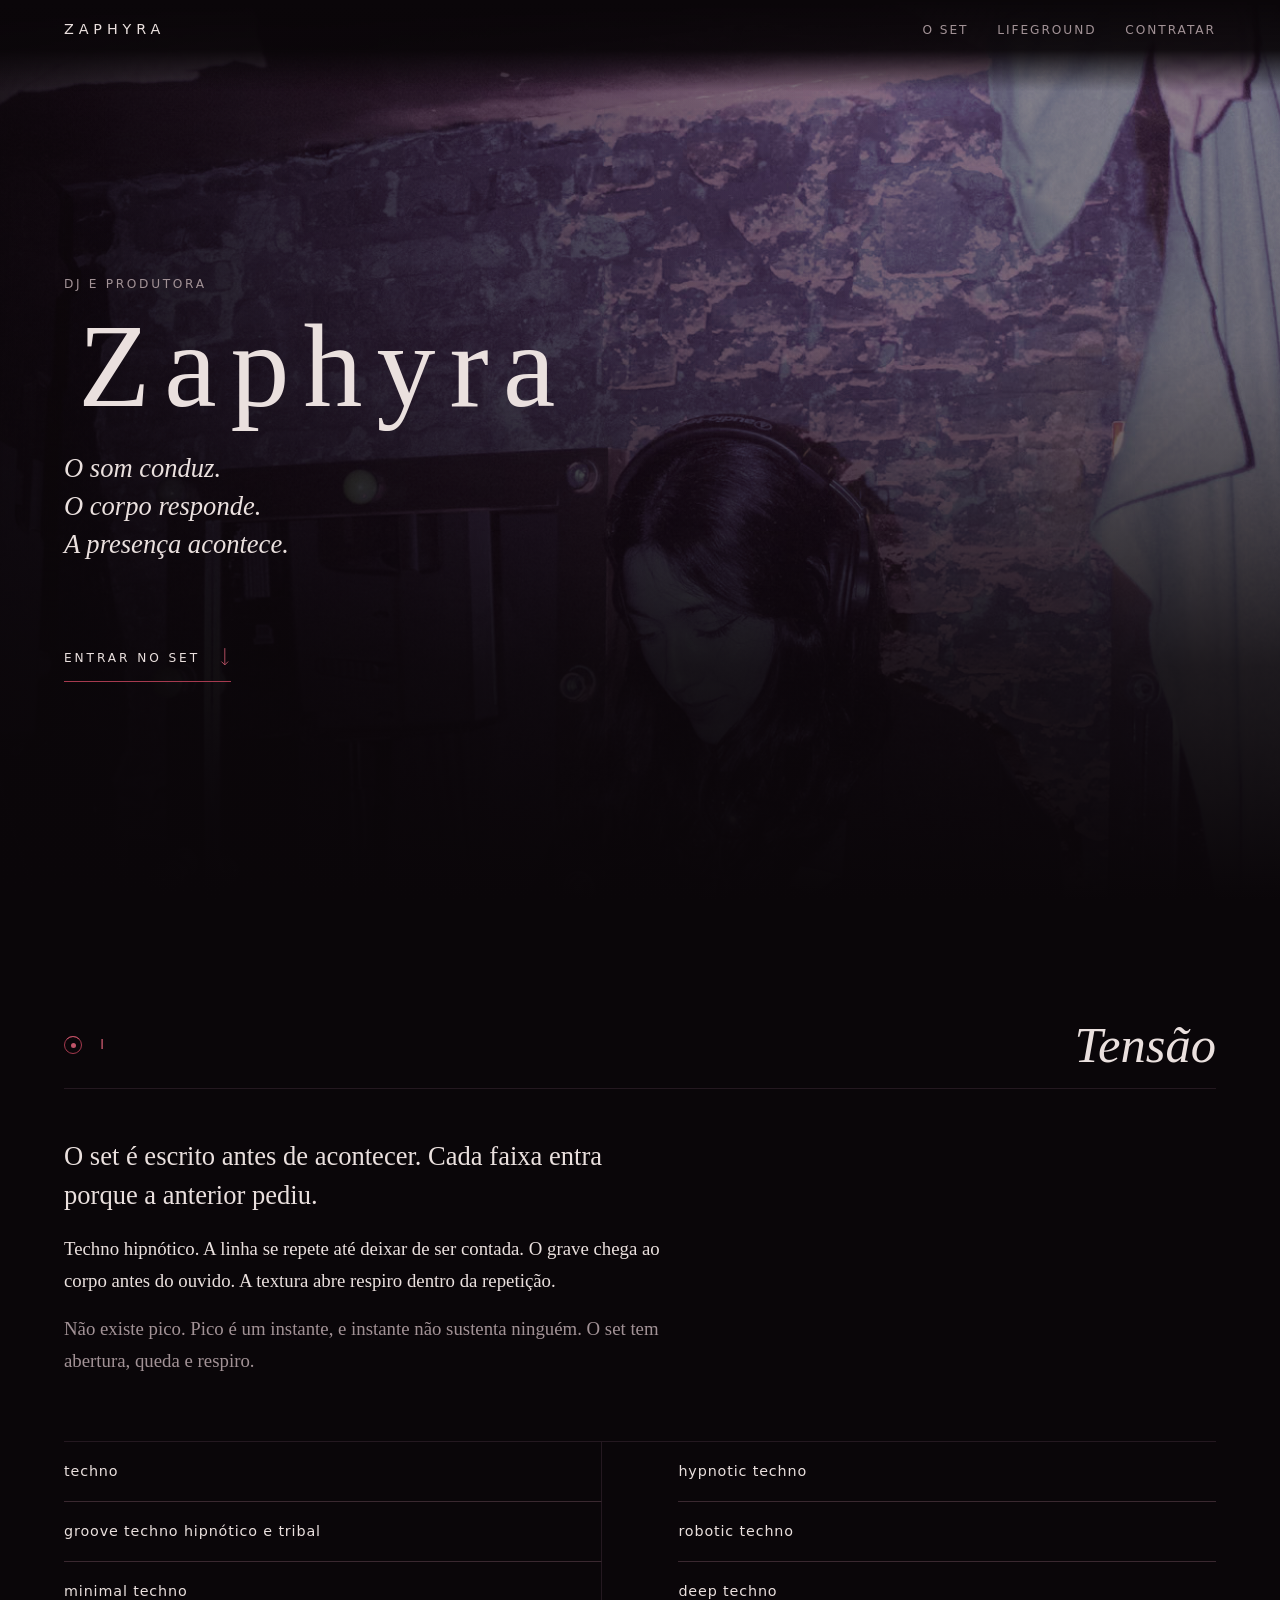
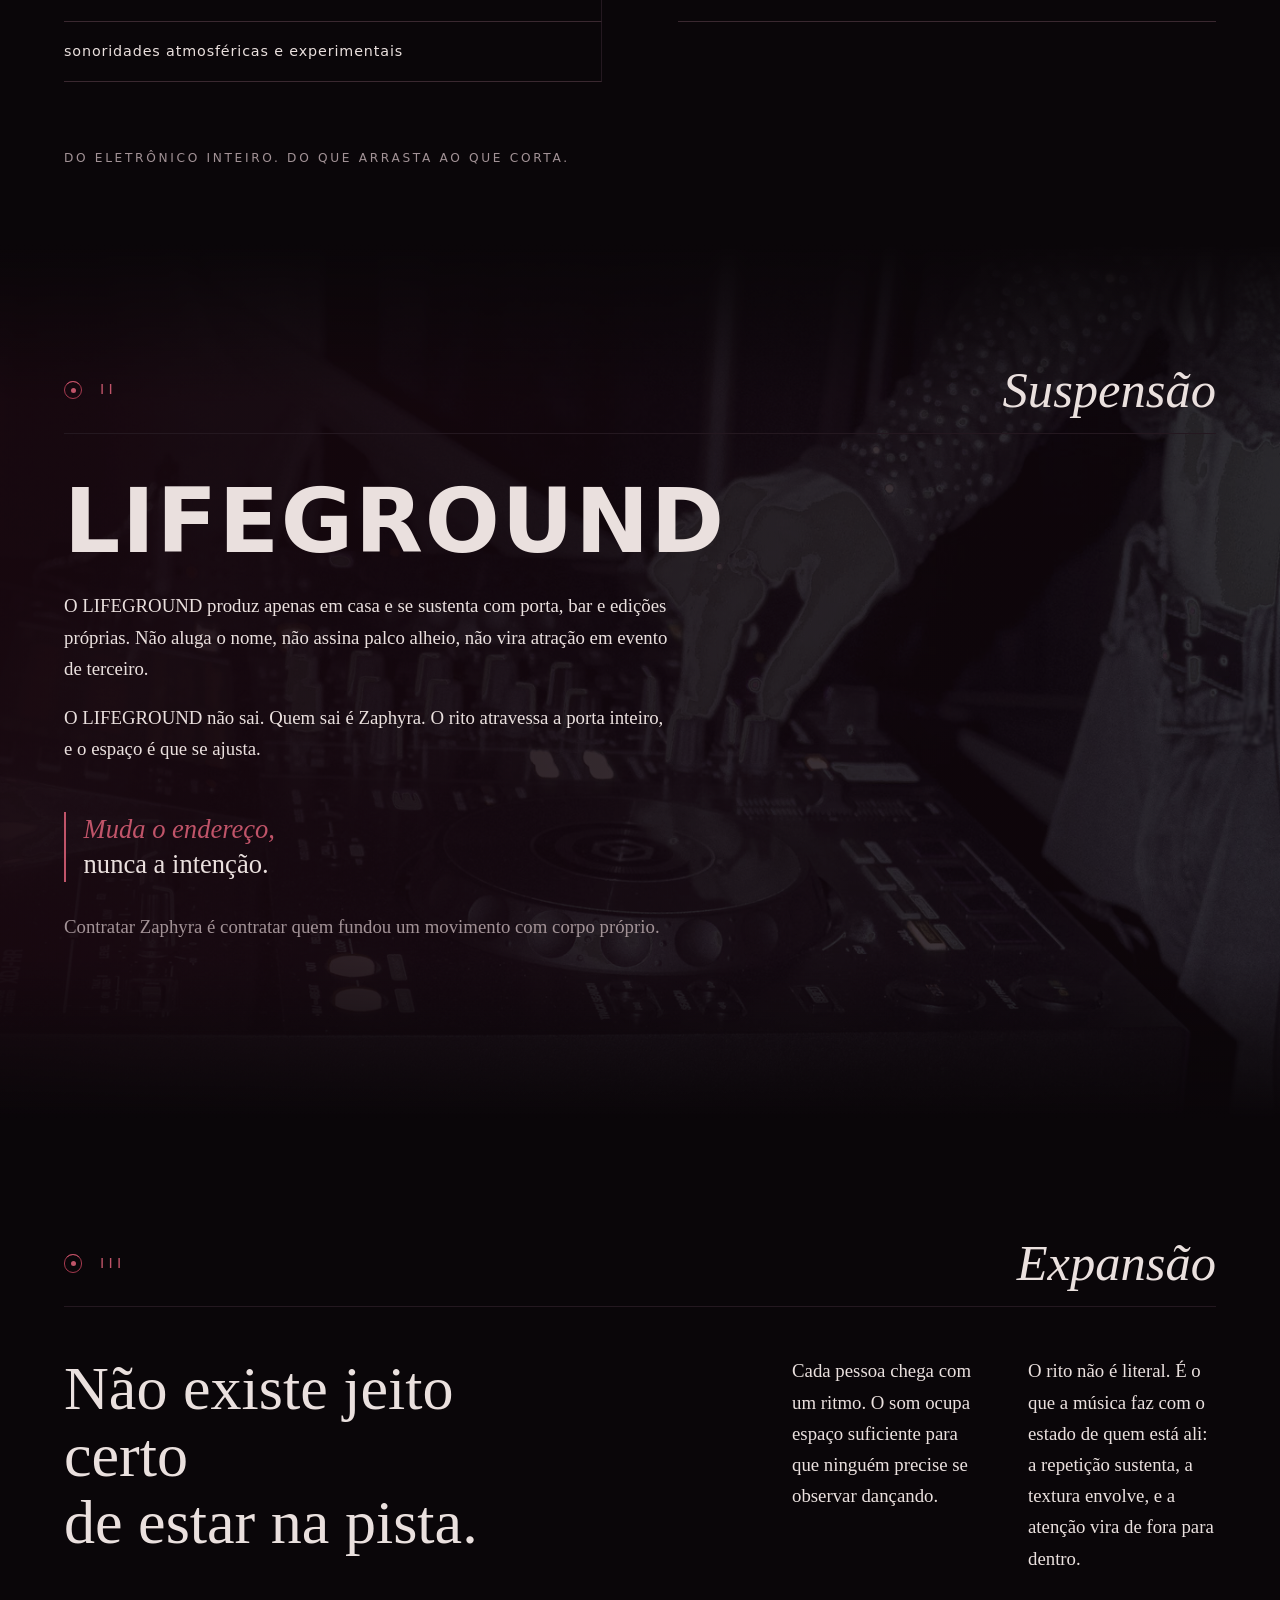
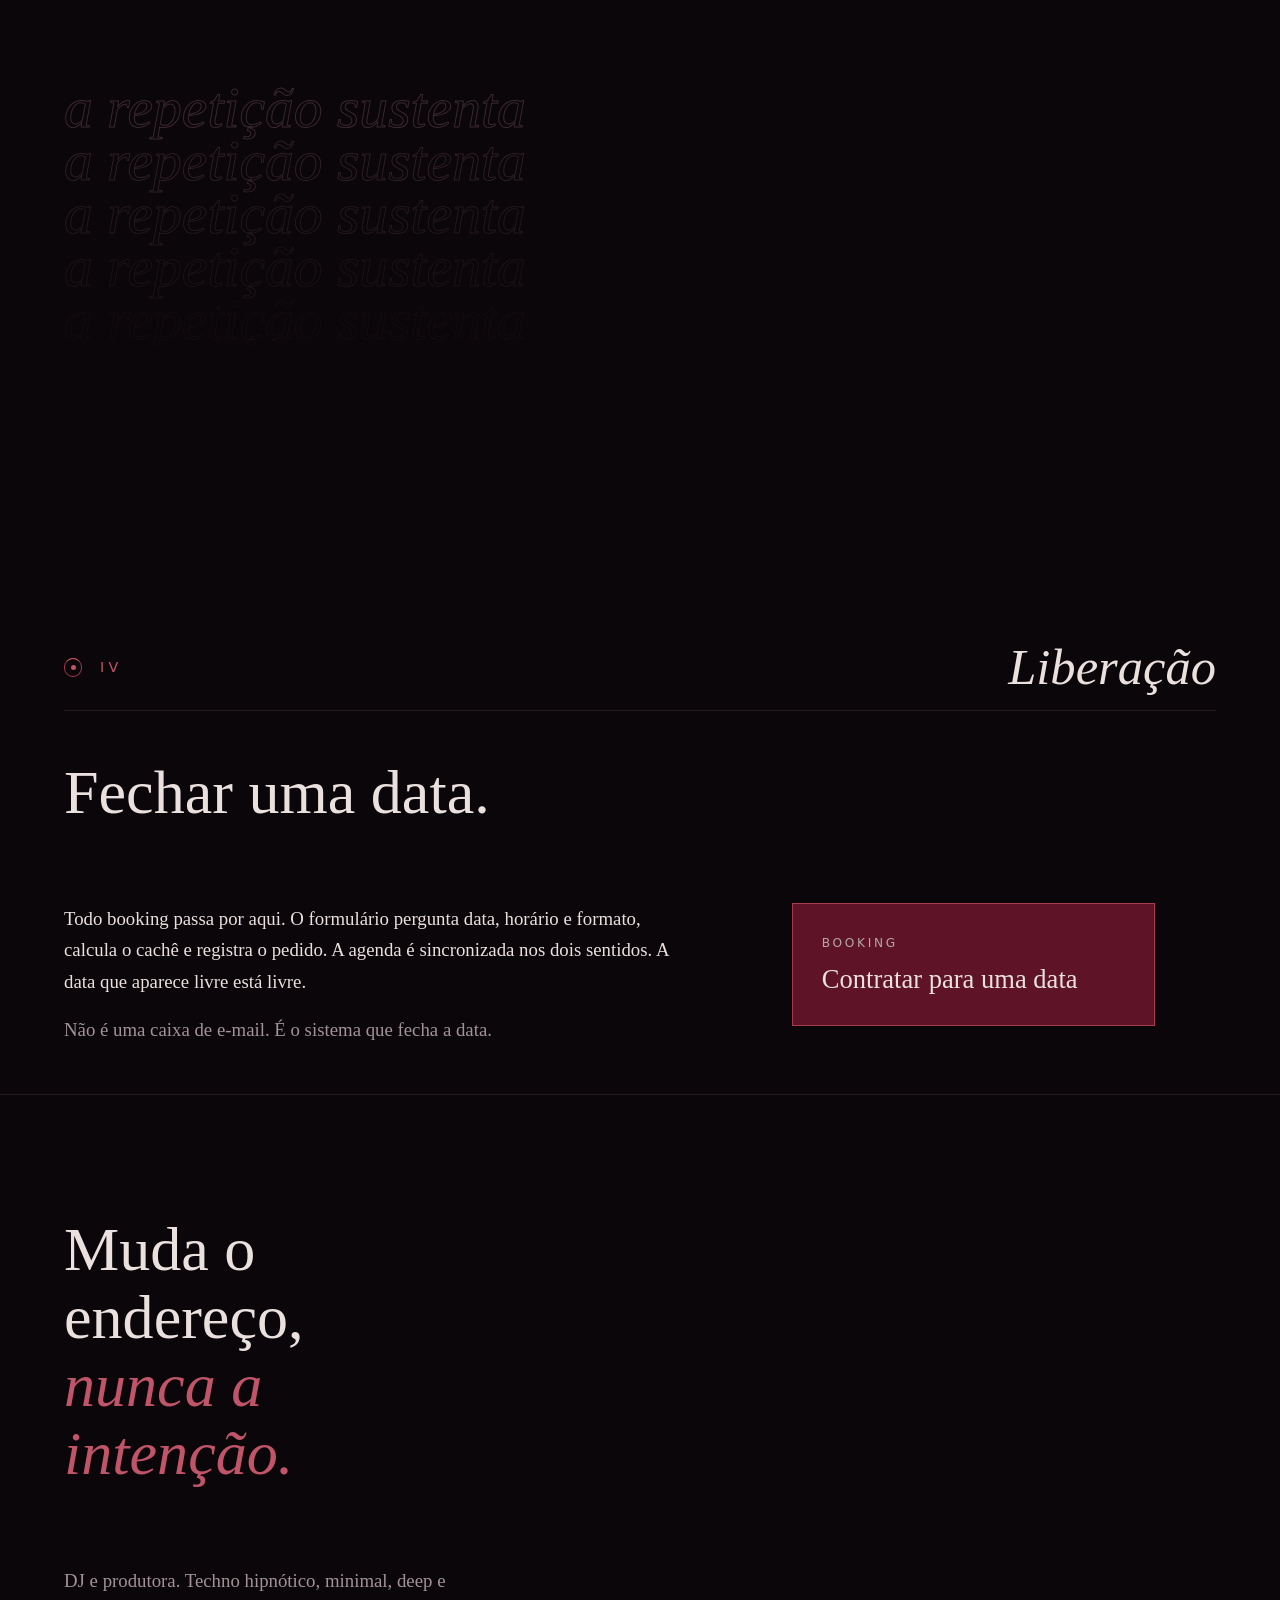
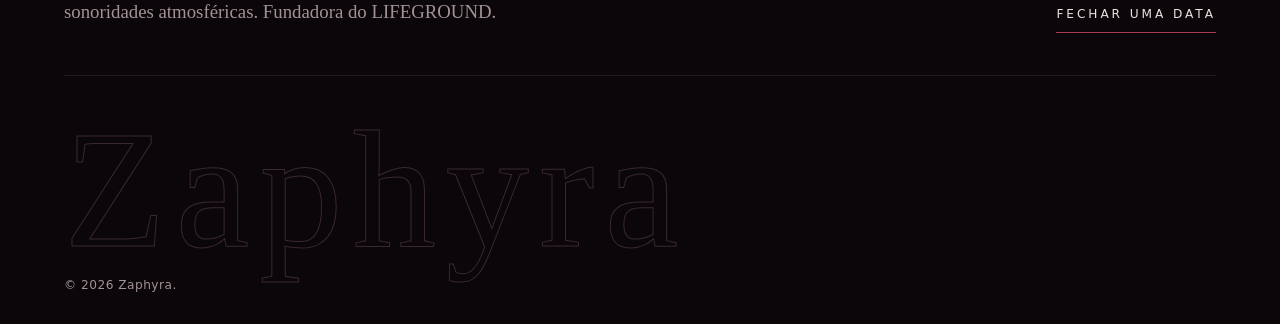
==== index.html @ 713da3b4 "feat: agenda vinda do booking, e copy mais afiado Agenda - Nova secao que consome /api/agenda-public" ====
<!doctype html>
<html lang="pt-BR">
<head>
<meta charset="utf-8">
<meta name="viewport" content="width=device-width, initial-scale=1">
<title>Zaphyra</title>
<meta name="description" content="Zaphyra. DJ e produtora. Techno hipnótico, minimal, deep e sonoridades atmosféricas. Fundadora do LIFEGROUND.">
<link rel="icon" href="favicon.svg" type="image/svg+xml">
<meta name="theme-color" content="#0A0609">

<meta property="og:type" content="website">
<meta property="og:title" content="Zaphyra">
<meta property="og:description" content="DJ e produtora. Techno hipnótico, minimal, deep e sonoridades atmosféricas. Fundadora do LIFEGROUND.">
<meta name="twitter:card" content="summary_large_image">
<link rel="canonical" href="https://zaphyra.xyz/">
<meta property="og:url" content="https://zaphyra.xyz/">
<meta property="og:image" content="https://zaphyra.xyz/midia/sala-1400.jpg">
<meta property="og:image:alt" content="Zaphyra de fones, cabeça baixa, diante da cabine, com parede de pedra exposta atrás.">
<meta property="og:locale" content="pt_BR">

<link rel="stylesheet" href="estilos/tokens.css">
<link rel="stylesheet" href="estilos/base.css">
<link rel="stylesheet" href="estilos/site.css">
</head>
<body>

<a class="pular" href="#conteudo">Pular para o conteúdo</a>

<header class="topo">
  <a class="marca" href="#limiar">Zaphyra</a>
  <nav aria-label="Seções">
    <a href="#tensao">O set</a>
    <a href="#suspensao">LIFEGROUND</a>
    <a href="#liberacao">Contratar</a>
  </nav>
</header>

<main id="conteudo" tabindex="-1">

  <!-- ══ LIMIAR ═══════════════════════════════════════════════════════
       A página é um set. Aqui não se apresenta um serviço: entra-se numa
       sala. A foto é a sala dela — porão, CDJ, luz baixa — e ocupa tudo,
       porque é o argumento antes de qualquer frase.                    -->
  <section class="limiar" id="limiar">
    <picture class="limiar__fundo">
      <source type="image/avif" srcset="midia/sala-900.avif 900w, midia/sala-1400.avif 1400w, midia/sala-1920.avif 1920w" sizes="100vw">
      <img src="midia/sala-1400.jpg" srcset="midia/sala-900.jpg 900w, midia/sala-1400.jpg 1400w, midia/sala-1920.jpg 1920w" sizes="100vw"
           width="1400" height="868" fetchpriority="high" decoding="async"
           alt="Zaphyra de fones, cabeça baixa, diante da cabine. Parede de pedra exposta atrás.">
    </picture>

    <div class="limiar__corpo">
      <p class="sobrenome">DJ e produtora</p>
      <h1 class="nome">Zaphyra</h1>

      <p class="verso">
        O som conduz.<br>
        O corpo responde.<br>
        A presença acontece.
      </p>

      <a class="entrar" href="#tensao">
        <span>Entrar no set</span>
        <svg class="agulha" viewBox="0 0 24 40" aria-hidden="true" focusable="false">
          <path d="M12 2v30" /><path d="M6 26l6 6 6-6" />
        </svg>
      </a>
    </div>
  </section>


  <!-- ══ I · TENSÃO ═══════════════════════════════════════════════════ -->
  <section class="mov mov--tensao" id="tensao">
    <div class="mov__cabeca">
      <span class="giro" aria-hidden="true"></span>
      <p class="mov__num">I</p>
      <h2 class="mov__nome">Tensão</h2>
    </div>

    <div class="mov__texto">
      <p class="conduz">
        O set é escrito antes de acontecer. Cada faixa entra porque a
        anterior pediu.
      </p>
      <p>
        Techno hipnótico. A linha se repete até deixar de ser contada. O
        grave chega ao corpo antes do ouvido. A textura abre respiro
        dentro da repetição.
      </p>
      <p class="baixo">
        Não existe pico. Pico é um instante, e instante não sustenta
        ninguém. O set tem abertura, queda e respiro.
      </p>
    </div>

    <ul class="generos" aria-label="Estilos">
      <li>techno</li>
      <li>hypnotic techno</li>
      <li>groove techno hipnótico e tribal</li>
      <li>robotic techno</li>
      <li>minimal techno</li>
      <li>deep techno</li>
      <li>sonoridades atmosféricas e experimentais</li>
    </ul>
    <p class="nota">Do eletrônico inteiro. Do que arrasta ao que corta.</p>
  </section>


  <!-- ══ II · SUSPENSÃO — LIFEGROUND ══════════════════════════════════
       A credencial. Única superfície de massa cheia do site: o movimento
       dela aparece por inteiro uma vez só.                             -->
  <section class="mov mov--suspensao" id="suspensao">
    <div class="mov__cabeca">
      <span class="giro" aria-hidden="true"></span>
      <p class="mov__num">II</p>
      <h2 class="mov__nome">Suspensão</h2>
    </div>

    <div class="casa">
      <p class="casa__marca">LIFEGROUND</p>

      <div class="casa__texto">
        <p>
          O LIFEGROUND produz apenas em casa e se sustenta com porta, bar
          e edições próprias. Não aluga o nome, não assina palco alheio,
          não vira atração em evento de terceiro.
        </p>
        <p>
          O LIFEGROUND não sai. Quem sai é Zaphyra. O rito atravessa a porta
          inteiro, e o espaço é que se ajusta.
        </p>
      </div>

      <p class="lema">
        <em>Muda o endereço,</em><br>
        nunca a intenção.
      </p>

      <p class="casa__nota">
        Contratar Zaphyra é contratar quem fundou um movimento com corpo
        próprio.
      </p>
    </div>

    <picture class="mov__fundo">
      <source type="image/avif" srcset="midia/cabine-900.avif 900w, midia/cabine-1400.avif 1400w, midia/cabine-1920.avif 1920w" sizes="100vw">
      <img src="midia/cabine-1400.jpg" srcset="midia/cabine-900.jpg 900w, midia/cabine-1400.jpg 1400w, midia/cabine-1920.jpg 1920w" sizes="100vw"
           width="1400" height="1008" loading="lazy" decoding="async"
           alt="A mão de Zaphyra sobre o jog wheel de um CDJ, no escuro.">
    </picture>
  </section>


  <!-- ══ III · EXPANSÃO ═══════════════════════════════════════════════ -->
  <section class="mov mov--expansao" id="expansao">
    <div class="mov__cabeca">
      <span class="giro" aria-hidden="true"></span>
      <p class="mov__num">III</p>
      <h2 class="mov__nome">Expansão</h2>
    </div>

    <p class="grande">
      Não existe jeito certo<br>de estar na pista.
    </p>

    <div class="mov__texto duplo">
      <p>
        Cada pessoa chega com um ritmo. O som ocupa espaço suficiente para
        que ninguém precise se observar dançando.
      </p>
      <p>
        O rito não é literal. É o que a música faz com o estado de quem
        está ali: a repetição sustenta, a textura envolve, e a atenção
        vira de fora para dentro.
      </p>
    </div>

    <!-- A seção fala de repetição. Em vez de descrever, a página repete:
         a mesma frase empilhada, perdendo peso a cada camada, como uma
         linha que se repete até virar transe. Decorativa e fora do
         leitor de tela. -->
    <div class="eco" aria-hidden="true">
      <span>a repetição sustenta</span>
      <span>a repetição sustenta</span>
      <span>a repetição sustenta</span>
      <span>a repetição sustenta</span>
      <span>a repetição sustenta</span>
    </div>
  </section>


  <!-- ══ AGENDA ═══════════════════════════════════════════════════════
       As datas vêm do sistema de booking, não de HTML editado à mão: só
       as confirmadas, só as futuras. Ninguém precisa lembrar de atualizar
       o site, e o site nunca mostra data vencida.

       Nasce escondida e só aparece se houver data. Uma agenda vazia
       anunciando que está vazia é pior que agenda nenhuma — e é por isso
       que ela vive fora do fluxo dos quatro movimentos: ela pode não
       existir, e o set continua inteiro.                               -->
  <section class="agenda" id="agenda" hidden>
    <p class="agenda__rotulo">Próximas datas</p>
    <ol class="agenda__lista"></ol>
  </section>


  <!-- ══ IV · LIBERAÇÃO ═══════════════════════════════════════════════
       A chegada. O booking não grita no topo: ele é o fim do set.      -->
  <section class="mov mov--liberacao" id="liberacao">
    <div class="mov__cabeca">
      <span class="giro" aria-hidden="true"></span>
      <p class="mov__num">IV</p>
      <h2 class="mov__nome">Liberação</h2>
    </div>

    <p class="grande">Fechar uma data.</p>

    <div class="mov__texto">
      <p>
        Todo booking passa por aqui. O formulário pergunta data, horário e
        formato, calcula o cachê e registra o pedido. A agenda é
        sincronizada nos dois sentidos. A data que aparece livre está livre.
      </p>
      <p class="baixo">
        Não é uma caixa de e-mail. É o sistema que fecha a data.
      </p>
    </div>

    <a class="chamada" href="/contratar">
      <span class="chamada__rotulo">Booking</span>
      <span class="chamada__acao">Contratar para uma data</span>
    </a>
  </section>

</main>

<!-- Num site de uma página, três colunas de links viram burocracia: repetem
     o menu que já está fixo no topo. O rodapé fecha o set, não indexa o
     site. Ele carrega a última afirmação, o contato e a assinatura. -->
<footer class="rodape">

  <p class="rodape__verso">
    Muda o endereço,<br>
    <em>nunca a intenção.</em>
  </p>

  <div class="rodape__linha">
    <p class="rodape__bio">
      DJ e produtora. Techno hipnótico, minimal, deep e sonoridades
      atmosféricas. Fundadora do LIFEGROUND.
    </p>

    <nav class="rodape__contato" aria-label="Contato">
      <a class="rodape__acao" href="/contratar">Fechar uma data</a>
      <!-- [PENDENTE: REDES] Os perfis dela ainda não foram informados.
           Um link vazio ou um ícone que não leva a lugar nenhum é pior
           que ausência, então a lista entra quando os endereços vierem. -->
    </nav>
  </div>

  <p class="assinatura" aria-hidden="true">Zaphyra</p>

  <!-- A OFL exige que o texto da licença acompanhe as fontes, e ele
       acompanha em fontes/LICENSE-OFL.txt. Atribuição visível na página
       não é requisito, então o rodapé fica com o essencial. -->
  <p class="creditos">© 2026 Zaphyra.</p>
</footer>

<script>
// A agenda vem do sistema de booking. Falha em silêncio de propósito: se o
// endpoint não responder, a seção simplesmente não aparece — um site que
// mostra "erro ao carregar agenda" para um contratante é pior que um site
// sem agenda.
(async () => {
  const secao = document.getElementById('agenda')
  if (!secao) return
  try {
    const r = await fetch('/api/agenda-publica', { headers: { accept: 'application/json' } })
    if (!r.ok) return
    const { datas } = await r.json()
    if (!Array.isArray(datas) || datas.length === 0) return

    const mes = ['jan','fev','mar','abr','mai','jun','jul','ago','set','out','nov','dez']
    const lista = secao.querySelector('.agenda__lista')

    for (const d of datas) {
      const [a, m, dia] = String(d.data).split('-')
      if (!a || !m || !dia) continue
      const onde = [d.local, d.cidade].filter(Boolean).join(', ')
      const li = document.createElement('li')
      li.className = 'agenda__item'
      li.innerHTML =
        '<time class="agenda__data" datetime="' + d.data + '">' +
          '<span class="agenda__dia">' + dia + '</span>' +
          '<span class="agenda__mes">' + (mes[+m - 1] || '') + '</span>' +
        '</time>' +
        '<span class="agenda__onde"></span>'
      li.querySelector('.agenda__onde').textContent = onde || d.evento || ''
      lista.appendChild(li)
    }
    secao.hidden = false
  } catch { /* silêncio */ }
})()
</script>

</body>
</html>
---- estilos/tokens.css ----
/* ═══════════════════════════════════════════════════════════════════════
   ZAPHYRA — vocabulário de tokens

   Contrato visual entre o site (repo Zaphyra) e o Worker de booking
   (repo zaphyra-booking). O booking adota estes tokens; nunca o inverso.

   O preto tem viés de vinho: o vinho não é um acento pousado sobre preto,
   o preto já é a diluição dele. Deriva do pedido dela — "preto/escuro com
   detalhes em vermelho vinho escuro" — e da construção gradual do método
   dela, que recusa acento chapado.

   Contraste verificado por cálculo (WCAG 2.2 AA), anotado em cada token.
   ═══════════════════════════════════════════════════════════════════════ */

:root {
  color-scheme: dark;

  /* ── Cor ─────────────────────────────────────────────────────────── */
  --breu:        #0A0609;  /* fundo base                                */
  --porao:       #130C10;  /* superfície elevada                        */
  --aresta:      #241820;  /* fio, divisor                              */
  --aresta-clara: #3A2830; /* contorno da assinatura                    */
  --vestigio:    #1A0D14;  /* vinheta de topo, quase invisivel          */

  --vinho-massa: #2E0B18;  /* massa profunda (bloco LIFEGROUND)         */
  --vinho:       #5E1426;  /* superfície plena                          */
  --vinho-hover: #6E1830;  /* superfície plena, sob o cursor            */
  --vinho-fio:   #A63A4F;  /* borda de interface — 3.20:1 sobre breu ✓AA */
  --vinho-vivo:  #C05469;  /* acento textual     — 4.52:1 sobre breu ✓AA */

  --osso:        #EAE0DE;  /* texto corrido      — 15.55:1 sobre breu ✓AAA */
  --fumaca:      #A29296;  /* texto secundário   —  6.80:1 sobre breu ✓AA */
  /* --fumaca sobre --vinho da 4.42:1 e REPROVA. Sobre superficie vinho,
     use este: 5.56:1 sobre vinho, 8.55:1 sobre breu. */
  --fumaca-clara: #B5A5A9;
  --foco:        var(--osso);

  /* ── Tipografia ──────────────────────────────────────────────────────
     Newsreader (serifa de baixo contraste) = a voz dela, o orgânico.
     Archivo (grotesk, eixo wdth)           = a máquina, o CDJ, o dado.
     A dupla codifica SOM ——— CORPO, do manifesto. Nada grita: a presença
     vem da restrição, não do tamanho.                                  */
  --serifa: 'Newsreader Variable', 'Newsreader', Georgia, serif;
  --sans:   'Archivo Variable', 'Archivo', system-ui, sans-serif;

  --t-nota:  clamp(0.70rem, 0.68rem + 0.10vw, 0.78rem);
  --t-min:   clamp(0.82rem, 0.80rem + 0.12vw, 0.92rem);
  --t-base:  clamp(1.04rem, 1.00rem + 0.22vw, 1.20rem);
  --t-conduz:clamp(1.24rem, 1.10rem + 0.70vw, 1.66rem);
  --t-mov:   clamp(1.90rem, 1.40rem + 2.20vw, 3.20rem);
  --t-grande:clamp(2.10rem, 1.40rem + 3.10vw, 4.10rem);
  --t-nome:  clamp(3.20rem, 1.60rem + 7.20vw, 8.50rem);
  --t-marca: clamp(2.40rem, 1.20rem + 5.40vw, 6.20rem);

  /* ── Ritmo: crescente, como a construção gradual dela ──────────────── */
  --e1: .35rem; --e2: .7rem;  --e3: 1.1rem; --e4: 1.8rem;
  --e5: 3rem;   --e6: 4.8rem; --e7: 7.5rem; --e8: 11rem;

  --gutter: clamp(1.4rem, 5vw, 5.5rem);
  /* UMA medida de leitura. Antes eram tres: 34rem, 38rem e 40rem. */
  --medida: 38rem;

  --rapido: 160ms;
  --medio: 240ms;
  --lento: 900ms;
  --curva: cubic-bezier(.2, 0, 0, 1);
}
---- estilos/base.css ----
/* ═══ Base ══════════════════════════════════════════════════════════════ */

@font-face {
  font-family: 'Archivo Variable';
  src: url('../fontes/archivo-wdth.woff2') format('woff2-variations');
  font-weight: 100 900; font-stretch: 62% 125%;
  font-display: swap; font-style: normal;
}
@font-face {
  font-family: 'Newsreader Variable';
  src: url('../fontes/newsreader-opsz.woff2') format('woff2-variations');
  font-weight: 200 800; font-optical-sizing: auto;
  font-display: swap; font-style: normal;
}

*, *::before, *::after { box-sizing: border-box; }

html { -webkit-text-size-adjust: 100%; scroll-behavior: smooth; }
@media (prefers-reduced-motion: reduce) { html { scroll-behavior: auto; } }

body {
  margin: 0;
  background: var(--breu);
  color: var(--osso);
  font-family: var(--serifa);
  font-size: var(--t-base);
  line-height: 1.66;
  -webkit-font-smoothing: antialiased;

}

/* Grão e vinheta: a sala dela tem poeira no ar, e preto liso em tela grande
   vira banding. Numa camada propria porque background-attachment: fixed nao
   funciona no iOS Safari (dimensiona pelo documento e estica o grao) e no
   desktop forca repaint de viewport a cada frame de rolagem. */
body::before {
  content: "";
  position: fixed; inset: 0; z-index: -10;
  pointer-events: none;
  background-image:
    radial-gradient(ellipse 90% 60% at 50% -10%, var(--vestigio) 0%, transparent 70%),
    url("data:image/svg+xml,%3Csvg xmlns='http://www.w3.org/2000/svg' width='140' height='140'%3E%3Cfilter id='n'%3E%3CfeTurbulence type='fractalNoise' baseFrequency='.85' numOctaves='3'/%3E%3C/filter%3E%3Crect width='140' height='140' filter='url(%23n)' opacity='.22'/%3E%3C/svg%3E");
}

img, picture, svg { display: block; max-width: 100%; }
img { height: auto; }

p { margin: 0 0 var(--e3); }
h1, h2 { margin: 0; font-weight: 400; }
ul { margin: 0; padding: 0; list-style: none; }

a { color: inherit; }

/* ── Foco: anel de osso, nunca outline:none sem substituto ─────────── */
/* Anel duplo: osso por dentro, vinho por fora. Um site que quer ser
   lembrado nao usa o foco padrao de todo mundo. */
:focus-visible {
  outline: 2px solid var(--osso);
  outline-offset: 3px;
  box-shadow: 0 0 0 5px var(--vinho-fio);
}
:focus:not(:focus-visible) { outline: none; }

/* ── Pular para o conteúdo ─────────────────────────────────────────── */
.pular {
  position: absolute; left: var(--gutter); top: -4rem; z-index: 60;
  padding: var(--e2) var(--e3);
  background: var(--osso); color: var(--breu);
  font-family: var(--sans); font-size: var(--t-min);
  text-decoration: none; transition: top 160ms var(--curva);
}
.pular:focus { top: var(--e3); }

/* ── Utilitários de voz ────────────────────────────────────────────── */
.rotulo, .sobrenome, .mov__num, .rodape__titulo, .nota {
  font-family: var(--sans);
  font-size: var(--t-nota);
  font-weight: 500;
  letter-spacing: .22em;
  text-transform: uppercase;
  color: var(--fumaca);
}

/* Sobre superficie vinho, --fumaca reprova (4.42:1). Este rotulo usa o
   token claro: 5.56:1. */
.chamada__rotulo {
  font-family: var(--sans);
  font-size: var(--t-nota);
  font-weight: 500;
  letter-spacing: .22em;
  text-transform: uppercase;
  color: var(--fumaca-clara);
}
---- estilos/site.css ----
/* ═══ ZAPHYRA — a página é um set ═══════════════════════════════════════
   Quatro movimentos: tensão, suspensão, expansão, liberação. Não são
   seções de landing page — são a estrutura declarada do trabalho dela.

   O motivo recorrente é o JOG WHEEL: o círculo que gira. É o objeto
   físico do ofício dela, e o método exige que o símbolo aponte para
   coisa física.
   ═══════════════════════════════════════════════════════════════════════ */

/* ── Topo: discreto. O booking não grita aqui; ele é o fim do set. ──── */
.topo {
  position: fixed; inset: 0 0 auto; z-index: 50;
  display: flex; align-items: baseline; justify-content: space-between;
  gap: var(--e4);
  padding: var(--e3) var(--gutter);
  background: linear-gradient(to bottom, var(--breu) 0%, rgba(10,6,9,.94) 55%, rgba(10,6,9,0) 100%);
  padding-bottom: var(--e5);
  pointer-events: none;
}
.topo > * { pointer-events: auto; }
.marca {
  font-family: var(--sans); font-weight: 500;
  font-size: var(--t-min); letter-spacing: .34em; text-transform: uppercase;
  text-decoration: none;
}
.topo nav { display: flex; gap: var(--e4); }
.topo nav a {
  position: relative;
  font-family: var(--sans); font-size: var(--t-nota);
  letter-spacing: .16em; text-transform: uppercase;
  color: var(--fumaca); text-decoration: none;
  padding-bottom: .3em;
  transition: color var(--rapido) var(--curva);
}
.topo nav a::after {
  content: ""; position: absolute; left: 0; bottom: 0;
  width: 100%; height: 1px; background: var(--vinho-vivo);
  transform: scaleX(0); transform-origin: left;
  transition: transform var(--medio) var(--curva);
}
.topo nav a:hover { color: var(--osso); }
.topo nav a:hover::after { transform: scaleX(1); }
@media (max-width: 44rem) {
  .topo { gap: var(--e2); }
  .topo nav { gap: var(--e3); }
  .topo nav a { letter-spacing: .08em; font-size: .62rem; }
  .marca { letter-spacing: .2em; }
}

/* ── LIMIAR: a sala ocupa tudo. A imagem é o argumento. ─────────────── */
.limiar {
  position: relative; isolation: isolate;
  min-height: 100svh;
  display: grid;
  align-content: center;
  padding: var(--e8) var(--gutter) var(--e7);
}
@media (min-width: 60rem) {
  .limiar { padding-right: 40%; }
}
.limiar__fundo { position: absolute; inset: 0; z-index: -1; }
.limiar__fundo img { width: 100%; height: 100%; object-fit: cover; object-position: 54% 34%; }
.limiar::after {
  content: ""; position: absolute; inset: 0; z-index: -1;
  background:
    linear-gradient(to top, var(--breu) 0%, rgba(10,6,9,.86) 26%, rgba(10,6,9,.30) 62%, rgba(10,6,9,.10) 100%),
    linear-gradient(to right, rgba(10,6,9,.82) 0%, rgba(10,6,9,.30) 38%, transparent 70%),
    linear-gradient(0deg, rgba(94,20,38,.20), rgba(94,20,38,.20));
}

.sobrenome { margin: 0 0 var(--e3); }

.nome {
  font-family: var(--serifa);
  font-size: var(--t-nome);
  font-weight: 300;
  line-height: .92;
  letter-spacing: .12em;
  margin: 0 0 var(--e4);
  text-indent: .12em;
}

.verso {
  font-family: var(--serifa);
  font-style: italic;
  font-size: var(--t-conduz);
  line-height: 1.44;
  color: var(--osso);
  max-width: 24ch;
  margin: 0 0 var(--e6);
}

.entrar {
  display: inline-flex; align-items: center; gap: var(--e3);
  font-family: var(--sans); font-size: var(--t-nota);
  letter-spacing: .24em; text-transform: uppercase;
  text-decoration: none; color: var(--osso);
  padding-bottom: var(--e2);
  border-bottom: 1px solid var(--vinho-fio);
  transition: border-color var(--medio) var(--curva);
  justify-self: start;
}
.entrar:hover { border-color: var(--osso); }
.agulha { width: .85rem; height: 1.4rem; fill: none; stroke: var(--vinho-vivo); stroke-width: 1.6; }
.entrar:hover .agulha { animation: descer 1.4s var(--curva) infinite; }
@keyframes descer { 0%, 100% { transform: translateY(0); } 50% { transform: translateY(4px); } }

/* ── MOVIMENTOS ─────────────────────────────────────────────────────── */
.mov {
  position: relative;
  scroll-margin-top: var(--e6);
  padding: var(--e6) var(--gutter);
  display: grid;
  gap: var(--e5);
  grid-template-columns: minmax(0, 1fr);
}
@media (min-width: 60rem) {
  .mov {
    padding: var(--e7) var(--gutter) var(--e8);
    /* Coluna de leitura + coluna de apoio. Nao duas colunas iguais: texto
       corrido quer medida, nao metade da tela. */
    grid-template-columns: minmax(0, var(--medida)) minmax(0, 1fr);
    column-gap: var(--e7);
    align-items: start;
  }
  .mov__cabeca, .generos, .nota { grid-column: 1 / -1; }

  /* I: coluna unica. Texto e lista nao precisam de coluna de apoio, e a
     de apoio ficava vazia pela altura toda do texto. */
  .mov--tensao { grid-template-columns: minmax(0, 1fr); }

  /* IV: chamada ao lado do texto, nao embaixo dele com vazio a direita. */
  .mov--liberacao .grande { grid-column: 1; }
  .mov--liberacao .mov__texto { grid-column: 1; }
  .mov--liberacao .chamada { grid-column: 2; grid-row: 3; align-self: start; }
}

.mov__cabeca {
  display: flex; align-items: center; gap: var(--e3);
  padding-bottom: var(--e3);
  border-bottom: 1px solid var(--aresta);
}
.mov__num {
  margin: 0;
  font-size: var(--t-min);
  letter-spacing: .3em;
  color: var(--vinho-vivo);
}
.mov__nome {
  font-family: var(--serifa); font-style: italic; font-weight: 300;
  font-size: var(--t-mov); line-height: 1; color: var(--osso);
  margin-left: auto;
}

/* O jog wheel. Gira devagar — repetição, não efeito. */
.giro {
  width: 1.15rem; height: 1.15rem; flex: none;
  border: 1px solid var(--vinho-fio); border-radius: 50%;
  position: relative;
}
.giro::after {
  content: ""; position: absolute; inset: 34%;
  background: var(--vinho-vivo); border-radius: 50%;
}
.giro::before {
  content: ""; position: absolute; inset: -1px;
  border: 1px solid transparent; border-top-color: var(--vinho-vivo);
  border-radius: 50%;
  animation: girar 6s linear infinite;
}
@keyframes girar { to { transform: rotate(360deg); } }
.mov:hover .giro::before { animation-duration: 2.4s; }
@media (prefers-reduced-motion: reduce) {
  .giro::before, .mov:hover .giro::before { animation: none; }
  .entrar:hover .agulha { animation: none; }
  .generos li:hover { transform: none; }
  .topo nav a::after { transition: none; }
}

.mov__texto { max-width: var(--medida); }
.mov__texto p:last-child { margin-bottom: 0; }
.conduz { font-size: var(--t-conduz); line-height: 1.48; }
.baixo { color: var(--fumaca); }
.duplo { max-width: none; }
@media (min-width: 60rem) {
  .duplo { columns: 2; column-gap: var(--e5); }
  .duplo p { break-inside: avoid; }
}

.grande {
  font-family: var(--serifa); font-weight: 300;
  font-size: var(--t-grande); line-height: 1.08;
  margin: 0 0 var(--e4); max-width: 16ch;
}

/* ── Gêneros: nomeados com precisão, como o briefing exige ──────────── */
.generos {
  display: grid;
  grid-template-columns: minmax(0, 1fr);
  border-top: 1px solid var(--aresta);
  margin-top: var(--e3);
}
@media (min-width: 46rem) {
  .generos { grid-template-columns: repeat(2, minmax(0, 1fr)); column-gap: var(--e6); }
  /* Fio de fechamento a direita: a lista tem limite, nao esvai. */
  .generos li:nth-child(odd) { border-right: 1px solid var(--aresta); padding-right: var(--e4); }
}
.generos li {
  font-family: var(--sans); font-size: var(--t-min);
  font-stretch: 88%; letter-spacing: .06em;
  padding: var(--e3) 0;
  border-bottom: 1px solid var(--aresta-clara);
  color: var(--osso);
  transition: color var(--rapido) var(--curva), transform var(--medio) var(--curva);
}
.generos li:hover { color: var(--vinho-vivo); transform: translateX(.4rem); }
.nota { margin: var(--e3) 0 0; }
.mov--tensao { padding-bottom: var(--e6); }

.mov { isolation: isolate; }
.mov__fundo { position: absolute; inset: 0; z-index: -2; }
.mov__fundo img { width: 100%; height: 100%; object-fit: cover; object-position: 56% 46%; }

/* ── II · LIFEGROUND: a única massa cheia do site ───────────────────── */
.mov--suspensao::after {
  content: ""; position: absolute; inset: 0; z-index: -1;
  background:
    linear-gradient(to bottom, var(--breu) 0%, rgba(10,6,9,.58) 18%, rgba(10,6,9,.58) 82%, var(--breu) 100%),
    linear-gradient(to right, rgba(46,11,24,.88) 0%, rgba(46,11,24,.52) 52%, rgba(46,11,24,.30) 100%);
}
.casa { max-width: var(--medida); }
.casa__marca {
  font-family: var(--sans); font-weight: 600; font-stretch: 78%;
  font-size: var(--t-marca); line-height: .9; letter-spacing: .02em;
  margin: 0 0 var(--e4); color: var(--osso);
}
.casa__texto p { color: var(--osso); }
.lema {
  font-family: var(--serifa); font-size: var(--t-conduz);
  line-height: 1.32; margin: var(--e5) 0 var(--e4);
  padding-left: var(--e3); border-left: 2px solid var(--vinho-vivo);
}
.lema em { font-style: italic; color: var(--vinho-vivo); }
.casa__nota { color: var(--fumaca); margin: 0; }



/* A seção fala de repetição, então a página repete. Cada camada perde
   peso, como uma linha que se afunda até virar transe. */
.eco {
  grid-column: 1 / -1;
  margin: var(--e5) 0 0;
  user-select: none;
  overflow: hidden;
  display: grid;
  gap: 0;
}
.eco span {
  font-family: var(--serifa); font-style: italic; font-weight: 300;
  font-size: clamp(1.5rem, 5.2vw, 3.6rem);
  line-height: .92;
  white-space: nowrap;
  color: transparent;
  -webkit-text-stroke: 1px var(--aresta-clara);
}
.eco span:nth-child(2) { opacity: .74; }
.eco span:nth-child(3) { opacity: .52; }
.eco span:nth-child(4) { opacity: .34; }
.eco span:nth-child(5) { opacity: .18; }

/* ── IV · A chegada ────────────────────────────────────────────────── */
.chamada {
  grid-column: 1;
  display: inline-grid; gap: var(--e2);
  justify-self: start;
  padding: var(--e4) var(--e6) var(--e4) var(--e4);
  text-decoration: none;
  background: var(--vinho);
  border: 1px solid var(--vinho-fio);
  transition: background var(--medio) var(--curva), transform var(--medio) var(--curva);
}
.chamada:hover { background: var(--vinho-hover); transform: translateY(-2px); }
.chamada__acao {
  font-family: var(--serifa); font-size: var(--t-conduz);
  line-height: 1.2; color: var(--osso);
}
@media (prefers-reduced-motion: reduce) {
  .chamada { transition: background var(--medio) var(--curva); }
  .chamada:hover { transform: none; }
}

.mov--liberacao { padding-bottom: var(--e5); }

/* ── Rodapé: fecha o set, nao indexa o site ────────────────────────── */
.rodape {
  border-top: 1px solid var(--aresta);
  padding: var(--e7) var(--gutter) var(--e4);
  overflow: hidden;
}

/* A ultima coisa lida e a tese dela, nao um mapa de links. */
.rodape__verso {
  font-family: var(--serifa); font-weight: 300;
  font-size: var(--t-grande); line-height: 1.1;
  margin: 0 0 var(--e6); max-width: 14ch;
}
.rodape__verso em { font-style: italic; color: var(--vinho-vivo); }

.rodape__linha {
  display: grid; gap: var(--e5);
  align-items: end;
  padding-bottom: var(--e5);
  border-bottom: 1px solid var(--aresta);
}
@media (min-width: 46rem) {
  .rodape__linha { grid-template-columns: minmax(0, 28rem) auto; justify-content: space-between; }
}
.rodape__bio { color: var(--fumaca); margin: 0; }

.rodape__acao {
  font-family: var(--sans); font-size: var(--t-nota);
  letter-spacing: .24em; text-transform: uppercase;
  color: var(--osso); text-decoration: none;
  padding-bottom: var(--e2);
  border-bottom: 1px solid var(--vinho-fio);
  transition: border-color var(--medio) var(--curva);
  white-space: nowrap;
}
.rodape__acao:hover { border-color: var(--osso); }

/* A assinatura fecha a página: o nome dela ocupa a largura, em contorno,
   sem gritar. É o eco do LIMIAR — o set fecha onde abriu. */
.assinatura {
  font-family: var(--serifa); font-weight: 300;
  font-size: clamp(2.6rem, 13vw, 11rem); line-height: .8;
  letter-spacing: .06em;
  color: transparent;
  -webkit-text-stroke: 1px var(--aresta-clara);
  margin: var(--e5) 0 var(--e3);
  user-select: none;
}
.creditos {
  font-family: var(--sans); font-size: var(--t-nota);
  color: var(--fumaca); margin: 0; letter-spacing: .04em;
}

/* ── Agenda ─────────────────────────────────────────────────────────────
   Vive fora dos quatro movimentos porque pode não existir: nasce escondida
   e só aparece se o booking devolver data confirmada. */
.agenda {
  padding: var(--e6) var(--gutter) var(--e7);
  border-top: 1px solid var(--aresta);
}
.agenda[hidden] { display: none; }

.agenda__rotulo {
  font-family: var(--sans); font-size: var(--t-nota);
  font-weight: 500; letter-spacing: .22em; text-transform: uppercase;
  color: var(--fumaca); margin: 0 0 var(--e4);
}
.agenda__lista { display: grid; }
.agenda__item {
  display: flex; align-items: baseline; gap: var(--e4);
  padding: var(--e3) 0;
  border-bottom: 1px solid var(--aresta-clara);
}
.agenda__data {
  display: flex; align-items: baseline; gap: .4em;
  flex: none; min-width: 5.5rem;
  font-family: var(--sans); font-stretch: 88%;
}
.agenda__dia {
  font-size: var(--t-conduz); font-weight: 600;
  color: var(--osso); line-height: 1;
}
.agenda__mes {
  font-size: var(--t-nota); letter-spacing: .18em;
  text-transform: uppercase; color: var(--vinho-vivo);
}
.agenda__onde {
  font-family: var(--serifa); color: var(--osso);
}
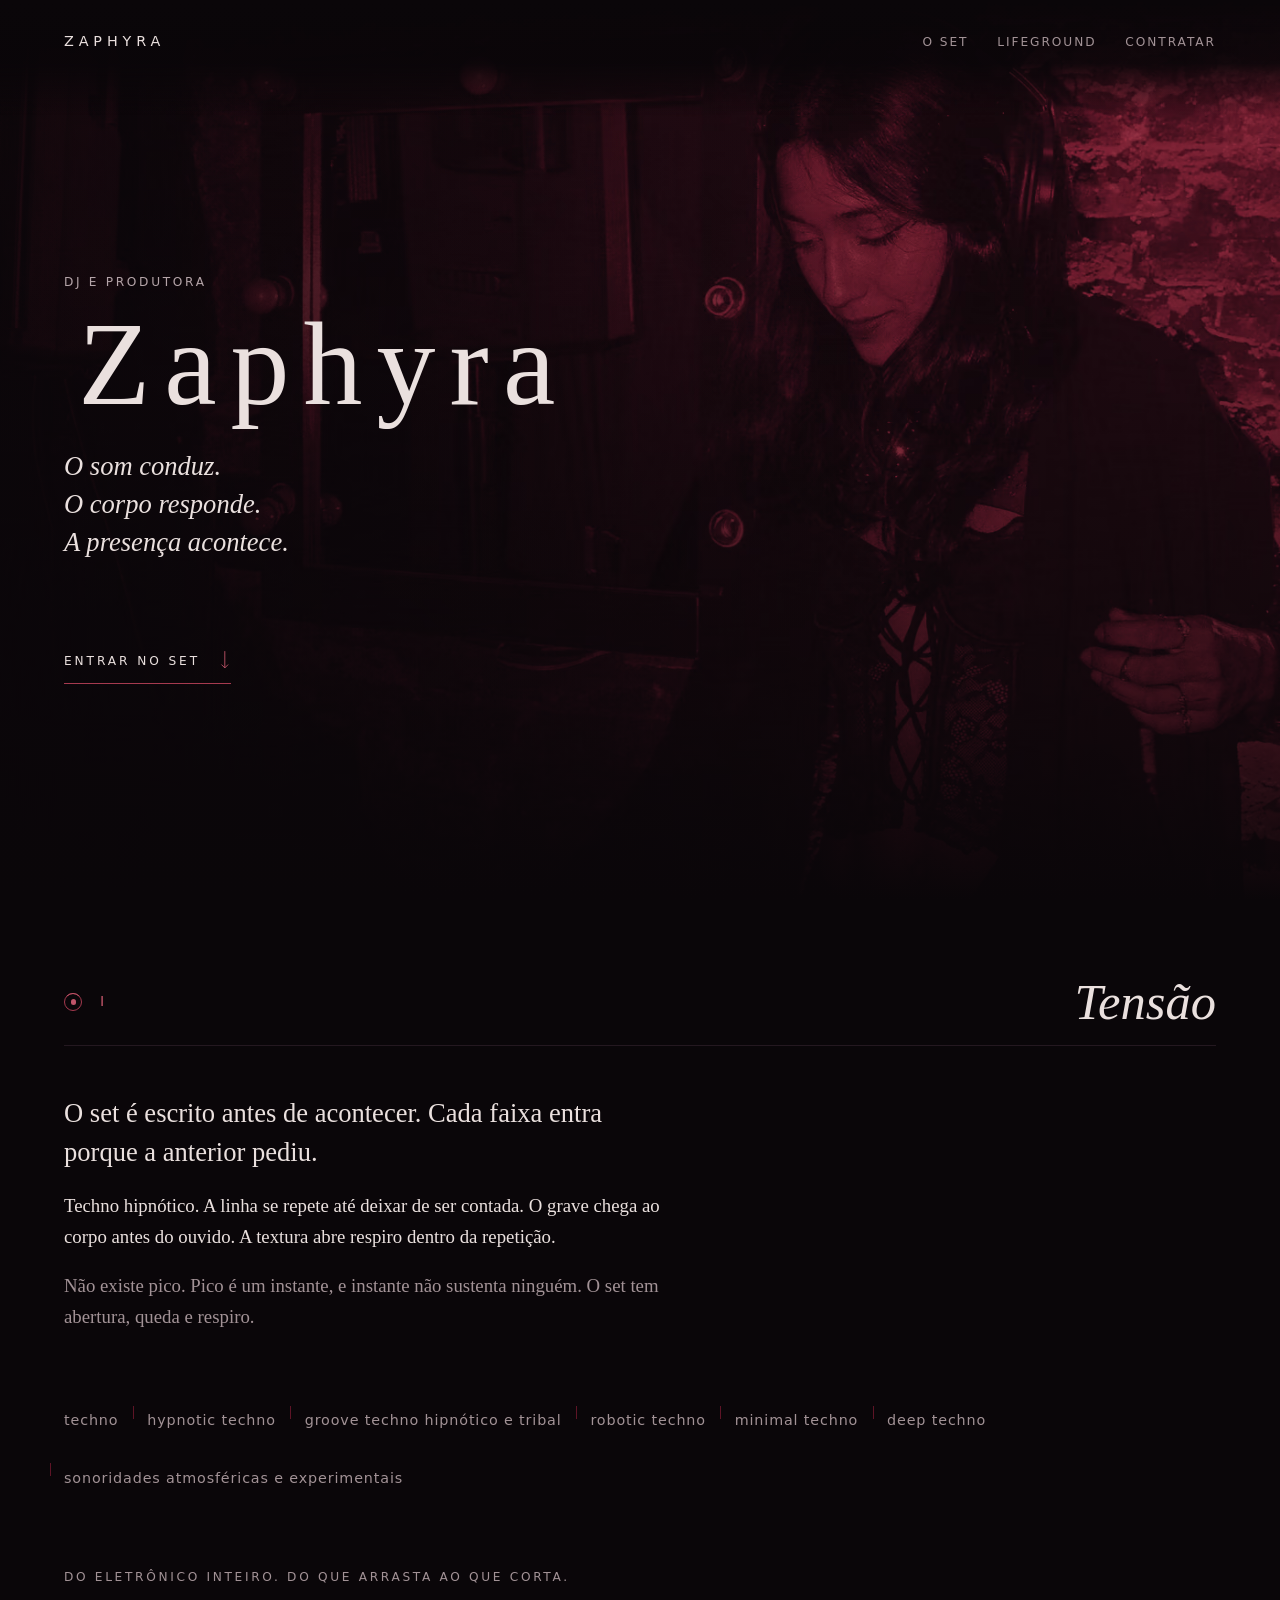
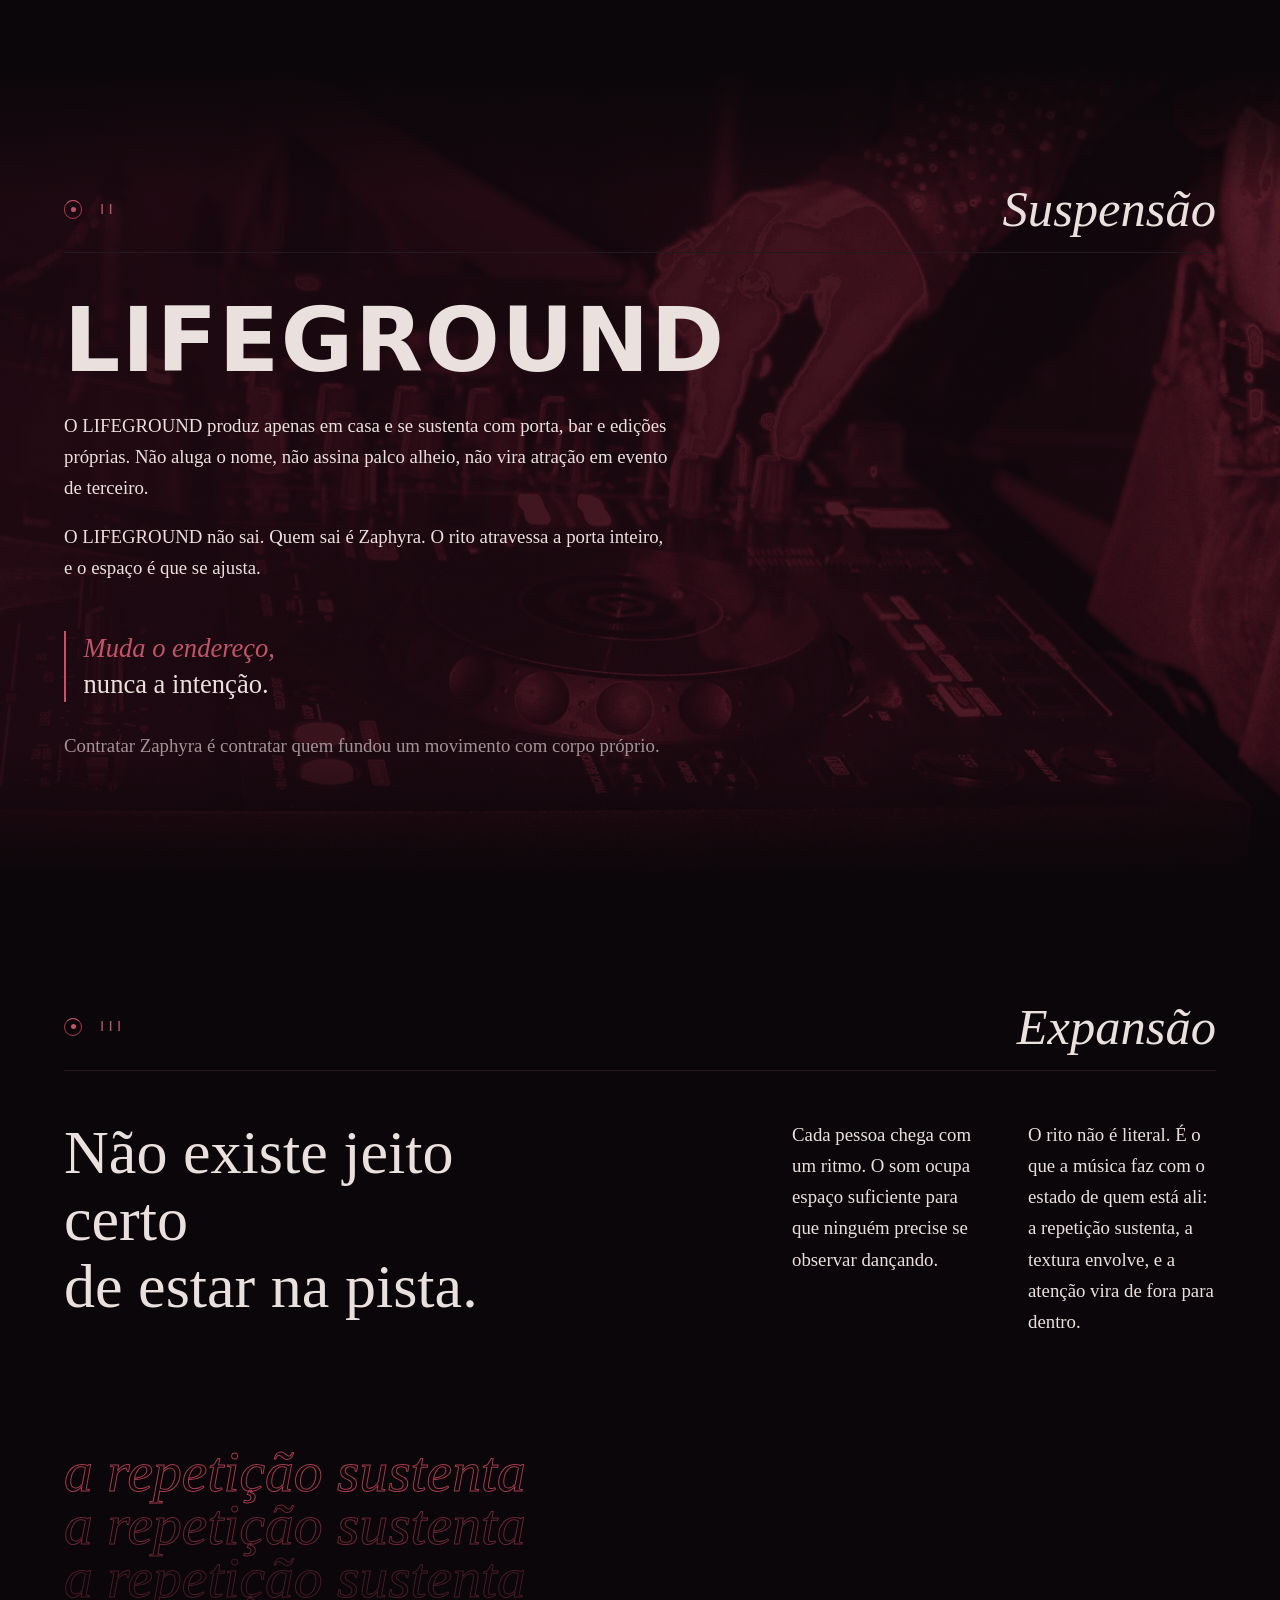
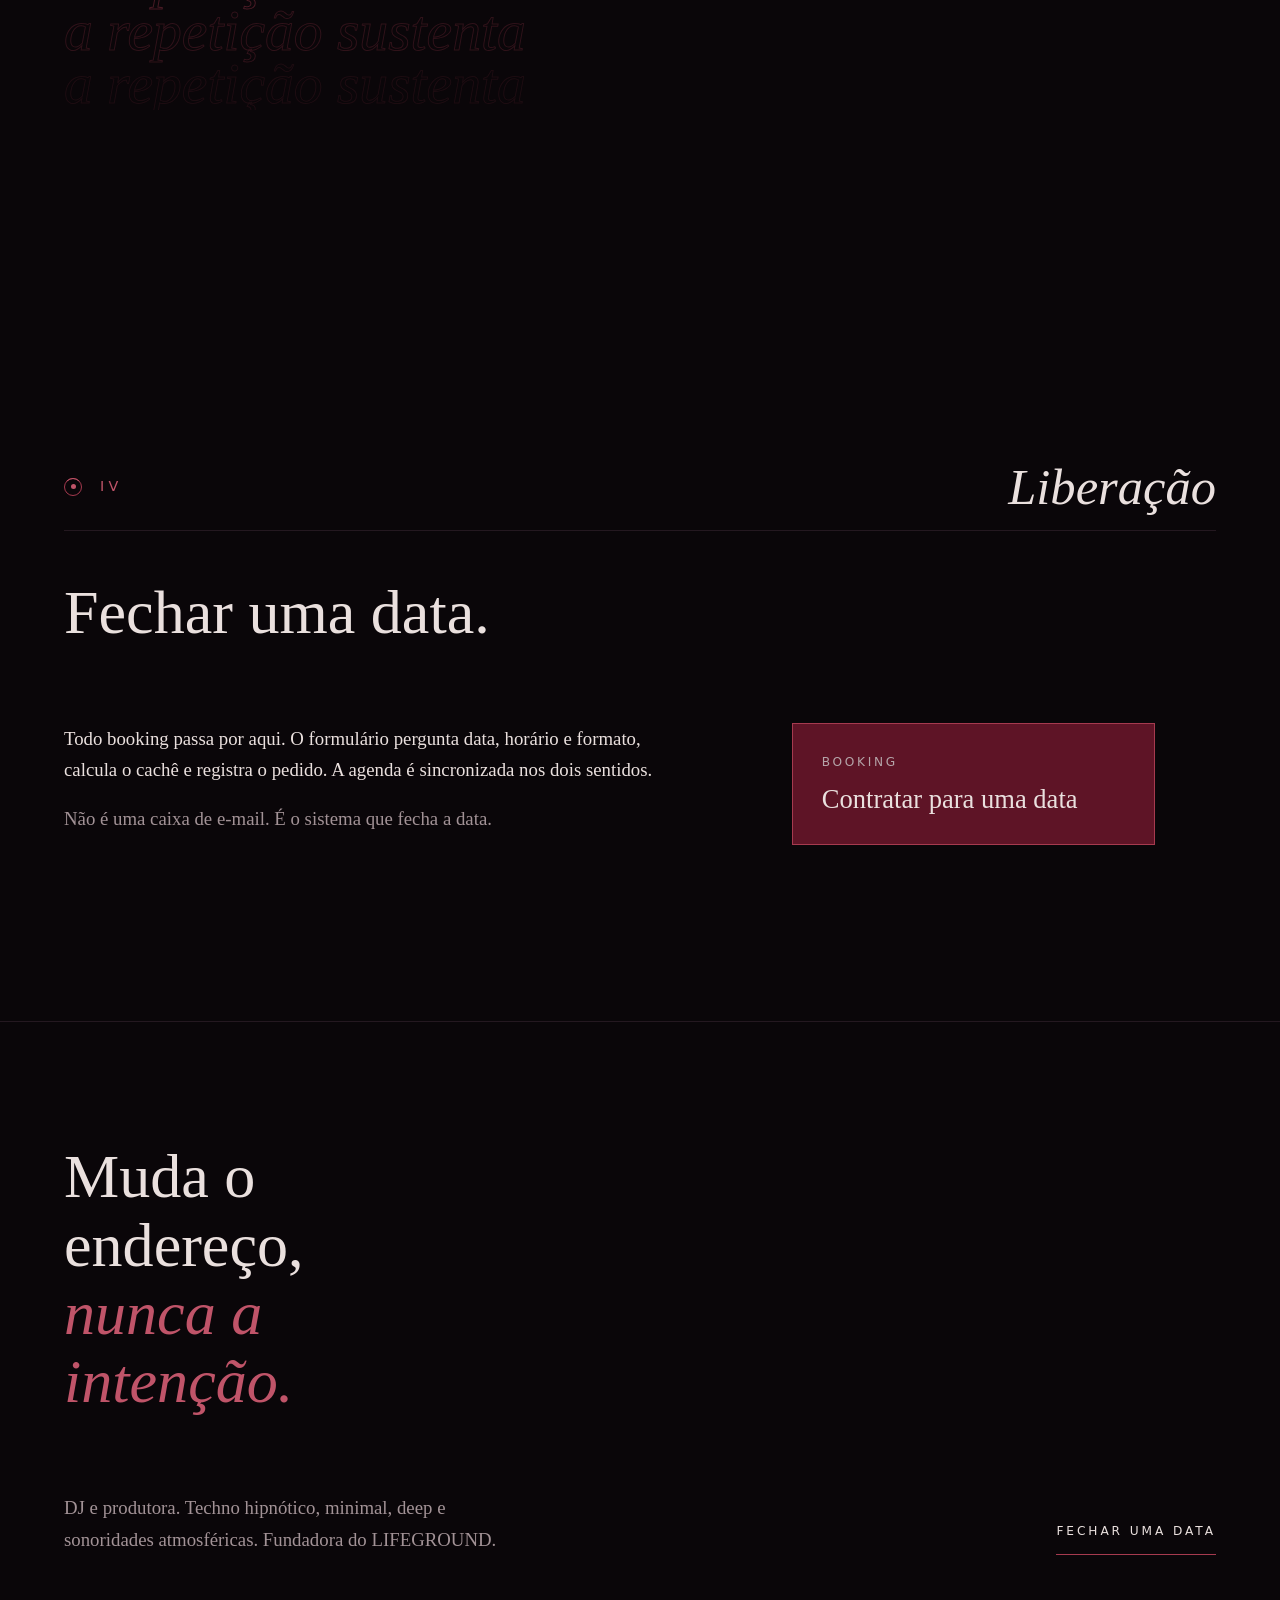
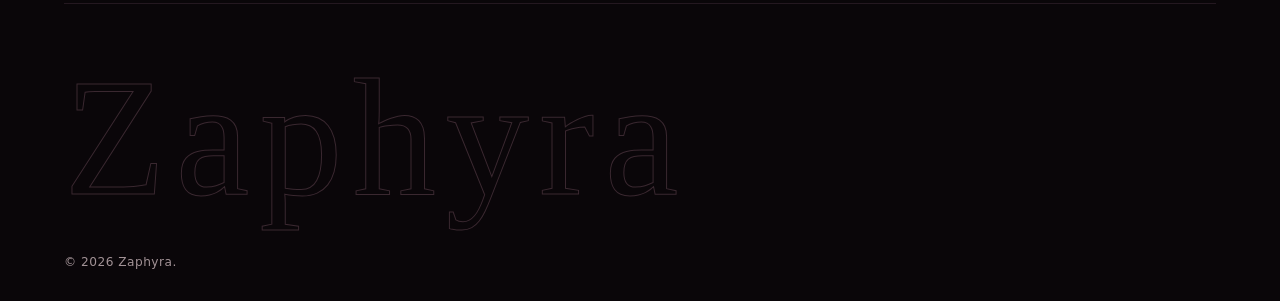
==== commit 2a0a0feb: "fix: as fotos nunca foram vinho, e mais seis defeitos O diagnostico veio do Vitral rodando como entr" ====
--- a/index.html
+++ b/index.html
@@ -31,7 +31,7 @@
   <nav aria-label="Seções">
     <a href="#tensao">O set</a>
     <a href="#suspensao">LIFEGROUND</a>
-    <a href="#liberacao">Contratar</a>
+    <a href="/contratar">Contratar</a>
   </nav>
 </header>
 
@@ -219,7 +219,7 @@
       <p>
         Todo booking passa por aqui. O formulário pergunta data, horário e
         formato, calcula o cachê e registra o pedido. A agenda é
-        sincronizada nos dois sentidos. A data que aparece livre está livre.
+        sincronizada nos dois sentidos.
       </p>
       <p class="baixo">
         Não é uma caixa de e-mail. É o sistema que fecha a data.
--- a/estilos/site.css
+++ b/estilos/site.css
@@ -63,12 +63,26 @@
 .limiar::after {
   content: ""; position: absolute; inset: 0; z-index: -1;
   background:
-    linear-gradient(to top, var(--breu) 0%, rgba(10,6,9,.86) 26%, rgba(10,6,9,.30) 62%, rgba(10,6,9,.10) 100%),
-    linear-gradient(to right, rgba(10,6,9,.82) 0%, rgba(10,6,9,.30) 38%, transparent 70%),
-    linear-gradient(0deg, rgba(94,20,38,.20), rgba(94,20,38,.20));
-}
-
-.sobrenome { margin: 0 0 var(--e3); }
+    /* Aliviados: foram calibrados quando a foto era clara e azulada, e
+       precisavam escurecer muito para o texto assentar. A foto agora ja e
+       vinho escuro, e o peso antigo apagava a metade de baixo da imagem. */
+    linear-gradient(to top, var(--breu) 0%, rgba(10,6,9,.58) 22%, rgba(10,6,9,.16) 58%, transparent 100%),
+    /* .78/.34 e nao .72/.22: com o valor menor, o rotulo "DJ E PRODUTORA"
+       ficava em 4.43:1 contra o pior pixel de fundo, e o minimo e 4.5. O
+       texto precisava de CHAO, nao de cor mais clara — mudar o token teria
+       achatado a hierarquia para resolver um problema de fundo. */
+    linear-gradient(to right, rgba(10,6,9,.78) 0%, rgba(10,6,9,.34) 42%, transparent 74%);
+    /* A camada de vinho a 20% saiu: era ela que, sobre a foto AZUL, produzia
+       o roxo que o briefing recusa nominalmente. Com a foto ja em vinho, ela
+       so somava saturacao sem acrescentar nada. */
+}
+
+/* MEDIDO em pixels sobre a foto: com --fumaca dava 3.52:1 contra o pior
+   fundo (rgb 115,35,50), abaixo dos 4.5 exigidos. O calculo comum nao pegava
+   porque comparava com o --breu de queda, e nao com o que esta na tela.
+
+   O token --fumaca-clara existe exatamente para superficie de vinho. */
+.sobrenome { margin: 0 0 var(--e3); color: var(--fumaca-clara); }
 
 .nome {
   font-family: var(--serifa);
@@ -197,25 +211,47 @@
 .generos {
   display: grid;
   grid-template-columns: minmax(0, 1fr);
-  border-top: 1px solid var(--aresta);
   margin-top: var(--e3);
+  gap: var(--e2) var(--e4);
 }
 @media (min-width: 46rem) {
-  .generos { grid-template-columns: repeat(2, minmax(0, 1fr)); column-gap: var(--e6); }
-  /* Fio de fechamento a direita: a lista tem limite, nao esvai. */
-  .generos li:nth-child(odd) { border-right: 1px solid var(--aresta); padding-right: var(--e4); }
+  /* Deixa de ser grade de celulas com borda — que lia como planilha de
+     servicos, e servia a qualquer lista — e vira uma FAIXA que corre do que
+     arrasta ao que corta, na ordem que a nota abaixo dela ja anuncia. */
+  .generos { display: flex; flex-wrap: wrap; align-items: baseline; }
 }
 .generos li {
   font-family: var(--sans); font-size: var(--t-min);
   font-stretch: 88%; letter-spacing: .06em;
-  padding: var(--e3) 0;
-  border-bottom: 1px solid var(--aresta-clara);
-  color: var(--osso);
+  padding: var(--e2) 0;
+  color: var(--fumaca);
+  position: relative;
   transition: color var(--rapido) var(--curva), transform var(--medio) var(--curva);
 }
-.generos li:hover { color: var(--vinho-vivo); transform: translateX(.4rem); }
+/* O separador e um fio de vinho ENTRE os itens, nao uma caixa em volta de
+   cada um: liga a sequencia em vez de compartimentar. */
+@media (min-width: 46rem) {
+  .generos li + li::before {
+    content: ""; position: absolute; left: calc(var(--e4) / -2); top: .55em;
+    width: 1px; height: .9em; background: var(--vinho);
+  }
+}
+.generos li:hover { color: var(--osso); }
 .nota { margin: var(--e3) 0 0; }
-.mov--tensao { padding-bottom: var(--e6); }
+/* ── Ritmo dos movimentos ─────────────────────────────────────────────
+   As quatro secoes ocupavam 84 / 102 / 105 / 62vh — quase iguais, e com a
+   ULTIMA sendo a menor. Isso contradiz duas coisas do briefing ao mesmo
+   tempo: "progressoes graduais" e "construcao gradual" descrevem um set que
+   abre apertado e vai abrindo, e a secao IV e onde o booking acontece.
+
+   A forma agora e 79 / 96 / 105 / 82vh: aperta, abre, chega ao pico, libera.
+   Nao e crescimento monotono, e de proposito — um set que so cresce nao tem
+   forma. O briefing descreve "abertura, queda e respiro", e e essa a curva.
+
+   Tensao e a menor porque tensao E compressao. Expansao e o pico. Liberacao
+   nao precisa ser a maior, precisa ter PRESENCA: ela vinha em 62vh, a menor
+   de todas, e era justamente onde o booking acontece. */
+.mov--tensao { padding-block: var(--e6) var(--e5); }
 
 .mov { isolation: isolate; }
 .mov__fundo { position: absolute; inset: 0; z-index: -2; }
@@ -225,8 +261,11 @@
 .mov--suspensao::after {
   content: ""; position: absolute; inset: 0; z-index: -1;
   background:
-    linear-gradient(to bottom, var(--breu) 0%, rgba(10,6,9,.58) 18%, rgba(10,6,9,.58) 82%, var(--breu) 100%),
-    linear-gradient(to right, rgba(46,11,24,.88) 0%, rgba(46,11,24,.52) 52%, rgba(46,11,24,.30) 100%);
+    linear-gradient(to bottom, var(--breu) 0%, rgba(10,6,9,.46) 16%, rgba(10,6,9,.46) 84%, var(--breu) 100%),
+    /* Era .88 na esquerda, e a esquerda e exatamente onde o texto fica: a mao
+       no CDJ nunca aparecia no desktop. A foto cujo trabalho e apontar para
+       coisa fisica era a unica que o overlay apagava. */
+    linear-gradient(to right, rgba(46,11,24,.74) 0%, rgba(46,11,24,.34) 54%, rgba(46,11,24,.12) 100%);
 }
 .casa { max-width: var(--medida); }
 .casa__marca {
@@ -261,12 +300,16 @@
   line-height: .92;
   white-space: nowrap;
   color: transparent;
-  -webkit-text-stroke: 1px var(--aresta-clara);
-}
-.eco span:nth-child(2) { opacity: .74; }
-.eco span:nth-child(3) { opacity: .52; }
-.eco span:nth-child(4) { opacity: .34; }
-.eco span:nth-child(5) { opacity: .18; }
+  /* Era --aresta-clara (#3A2830), que da 1.46:1 sobre o breu: invisivel, e
+     lido como falha de renderizacao em vez de intencao. O contorno agora
+     comeca em vinho-fio e some ao longo das cinco camadas — a repeticao
+     PRECISA ser vista para funcionar como repeticao. */
+  -webkit-text-stroke: 1px var(--vinho-fio);
+}
+.eco span:nth-child(2) { opacity: .62; }
+.eco span:nth-child(3) { opacity: .40; }
+.eco span:nth-child(4) { opacity: .24; }
+.eco span:nth-child(5) { opacity: .12; }
 
 /* ── IV · A chegada ────────────────────────────────────────────────── */
 .chamada {
@@ -289,7 +332,7 @@
   .chamada:hover { transform: none; }
 }
 
-.mov--liberacao { padding-bottom: var(--e5); }
+.mov--liberacao { padding-block: var(--e7) var(--e8); }
 
 /* ── Rodapé: fecha o set, nao indexa o site ────────────────────────── */
 .rodape {
@@ -332,7 +375,10 @@
    sem gritar. É o eco do LIMIAR — o set fecha onde abriu. */
 .assinatura {
   font-family: var(--serifa); font-weight: 300;
-  font-size: clamp(2.6rem, 13vw, 11rem); line-height: .8;
+  /* Era .8, e cortava os descendentes do "p" e do "y" contra o limite da
+     caixa — o nome dela aparecia decepado, o que lia como acidente. */
+  font-size: clamp(2.6rem, 13vw, 11rem); line-height: 1.04;
+  padding-bottom: .06em;
   letter-spacing: .06em;
   color: transparent;
   -webkit-text-stroke: 1px var(--aresta-clara);
@@ -380,3 +426,35 @@
 .agenda__onde {
   font-family: var(--serifa); color: var(--osso);
 }
+
+/* ── Alvos de toque ──────────────────────────────────────────────────
+   Medido antes: nav 19px, "Entrar no set" 34px, ação do rodapé 29px,
+   marca 15px. O mínimo confortável é 44x44 (WCAG 2.2).
+
+   O aumento vem de padding, nunca de fonte maior: o desenho tipográfico é
+   decisão do briefing e não deve mudar para resolver um problema de mão.
+
+   Uma primeira tentativa usou pseudo-elemento absoluto para ampliar só a
+   área sensível. Funciona, mas não é medível — `getBoundingClientRect` segue
+   devolvendo a caixa do link, e um alvo que eu não consigo medir é um alvo
+   que não consigo garantir. Padding é verificável. */
+.topo nav a { padding-block: .9rem; display: inline-block; }
+.marca { padding-block: .70rem; display: inline-block; }
+.entrar { padding-block: .70rem; }
+.rodape__acao { padding-block: .8rem; display: inline-block; }
+.chamada { min-height: 44px; }
+
+@media (max-width: 46rem) {
+  /* No mobile "O set" tinha 33px de LARGURA. Alvo de toque tem duas
+     dimensoes, e so a altura tinha sido resolvida. */
+  .topo nav a { min-width: 44px; text-align: center; }
+}
+
+@media (min-width: 60rem) {
+  /* A progressao vale sobretudo aqui, onde ha altura de sobra para ela ser
+     percebida como ritmo e nao como acidente de quebra de linha. */
+  .mov--tensao { padding-block: var(--e6) var(--e6); }
+  .mov--suspensao { padding-block: var(--e7) var(--e7); }
+  .mov--expansao { padding-block: var(--e7) var(--e8); }
+  .mov--liberacao { padding-block: var(--e8) var(--e8); }
+}
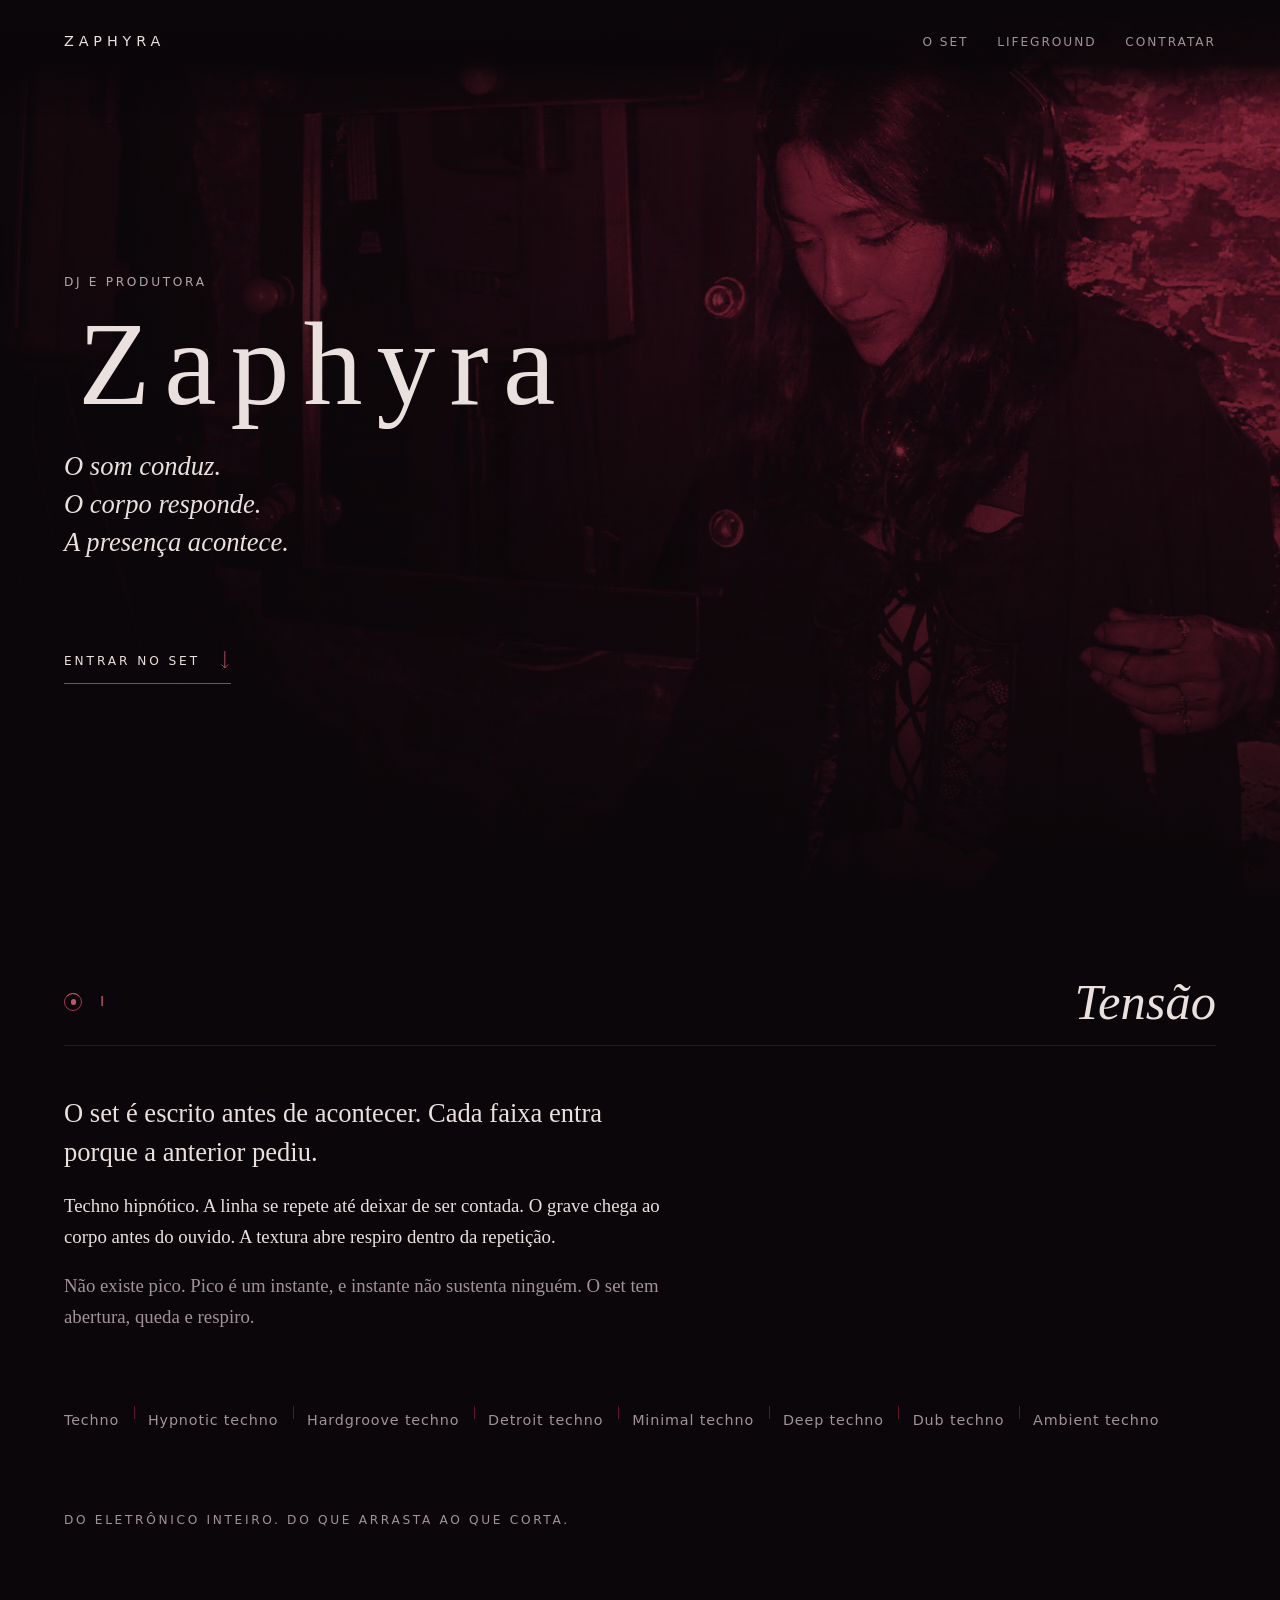
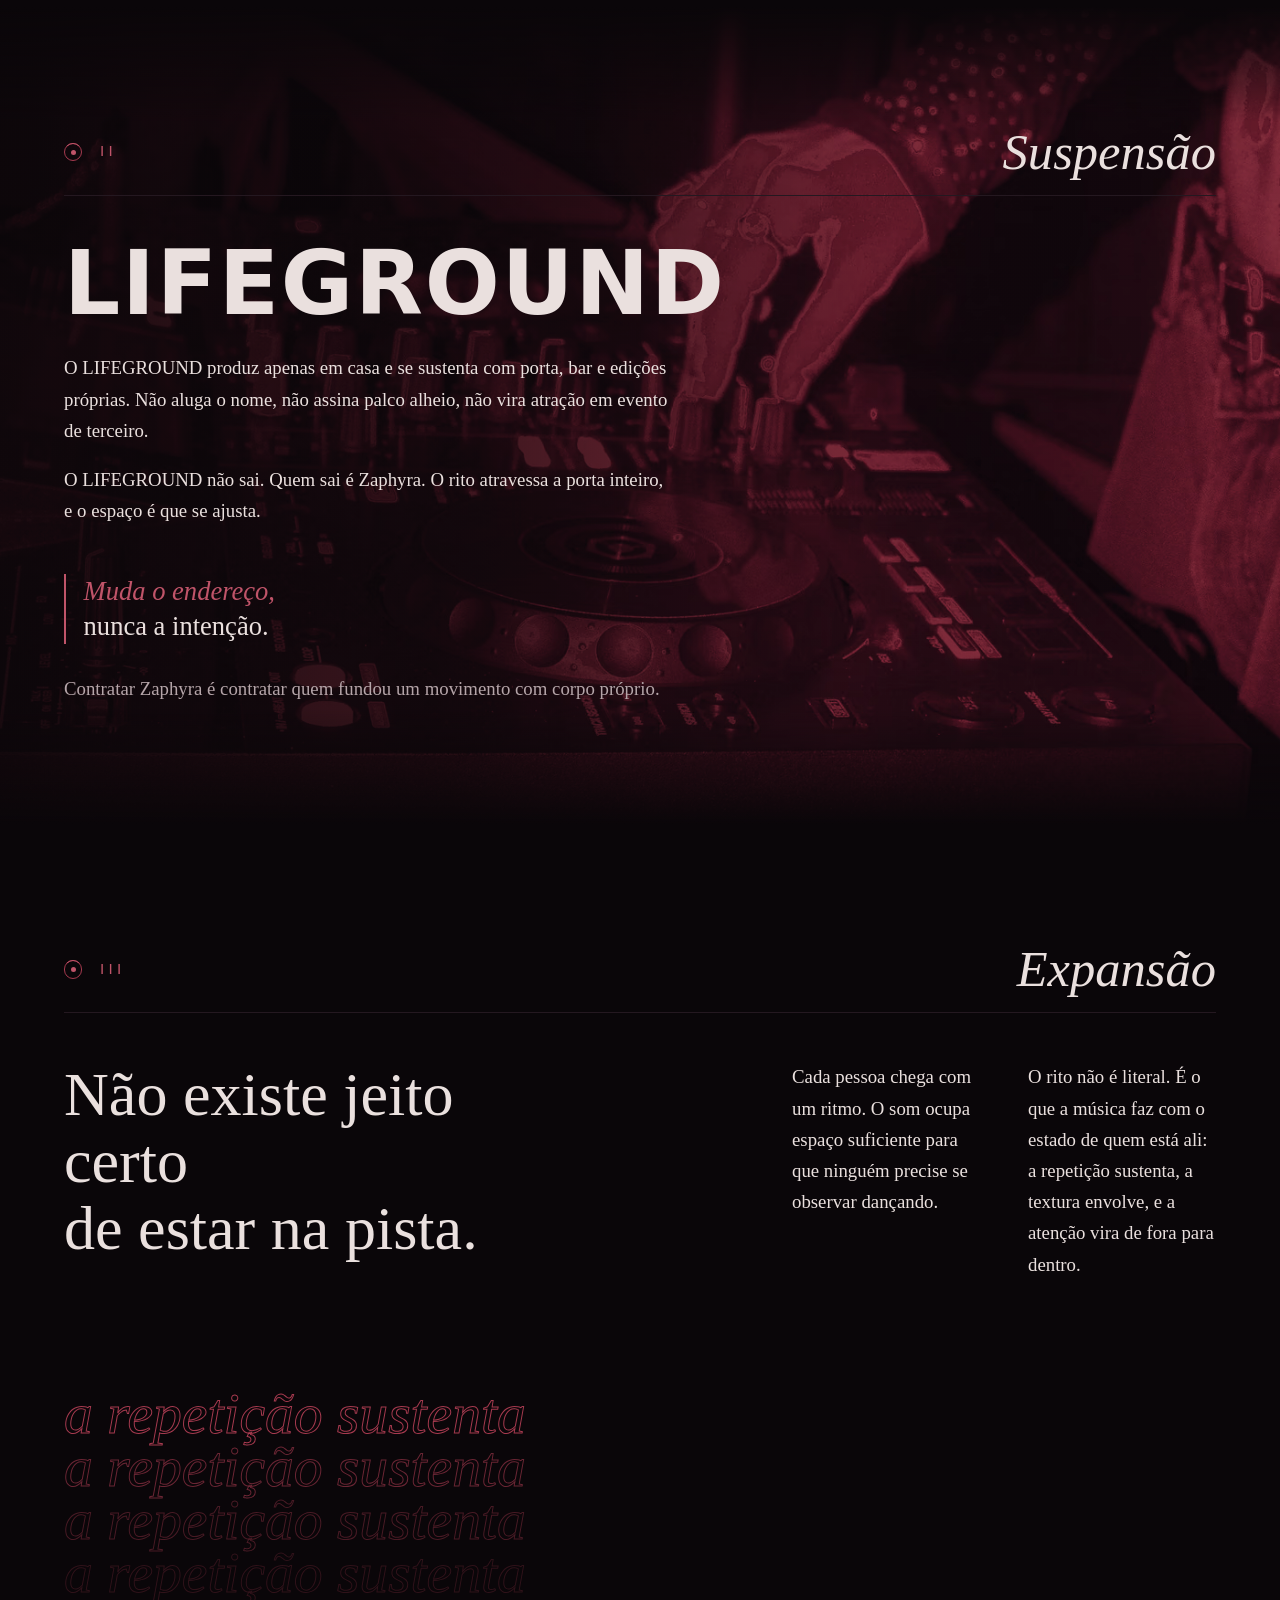
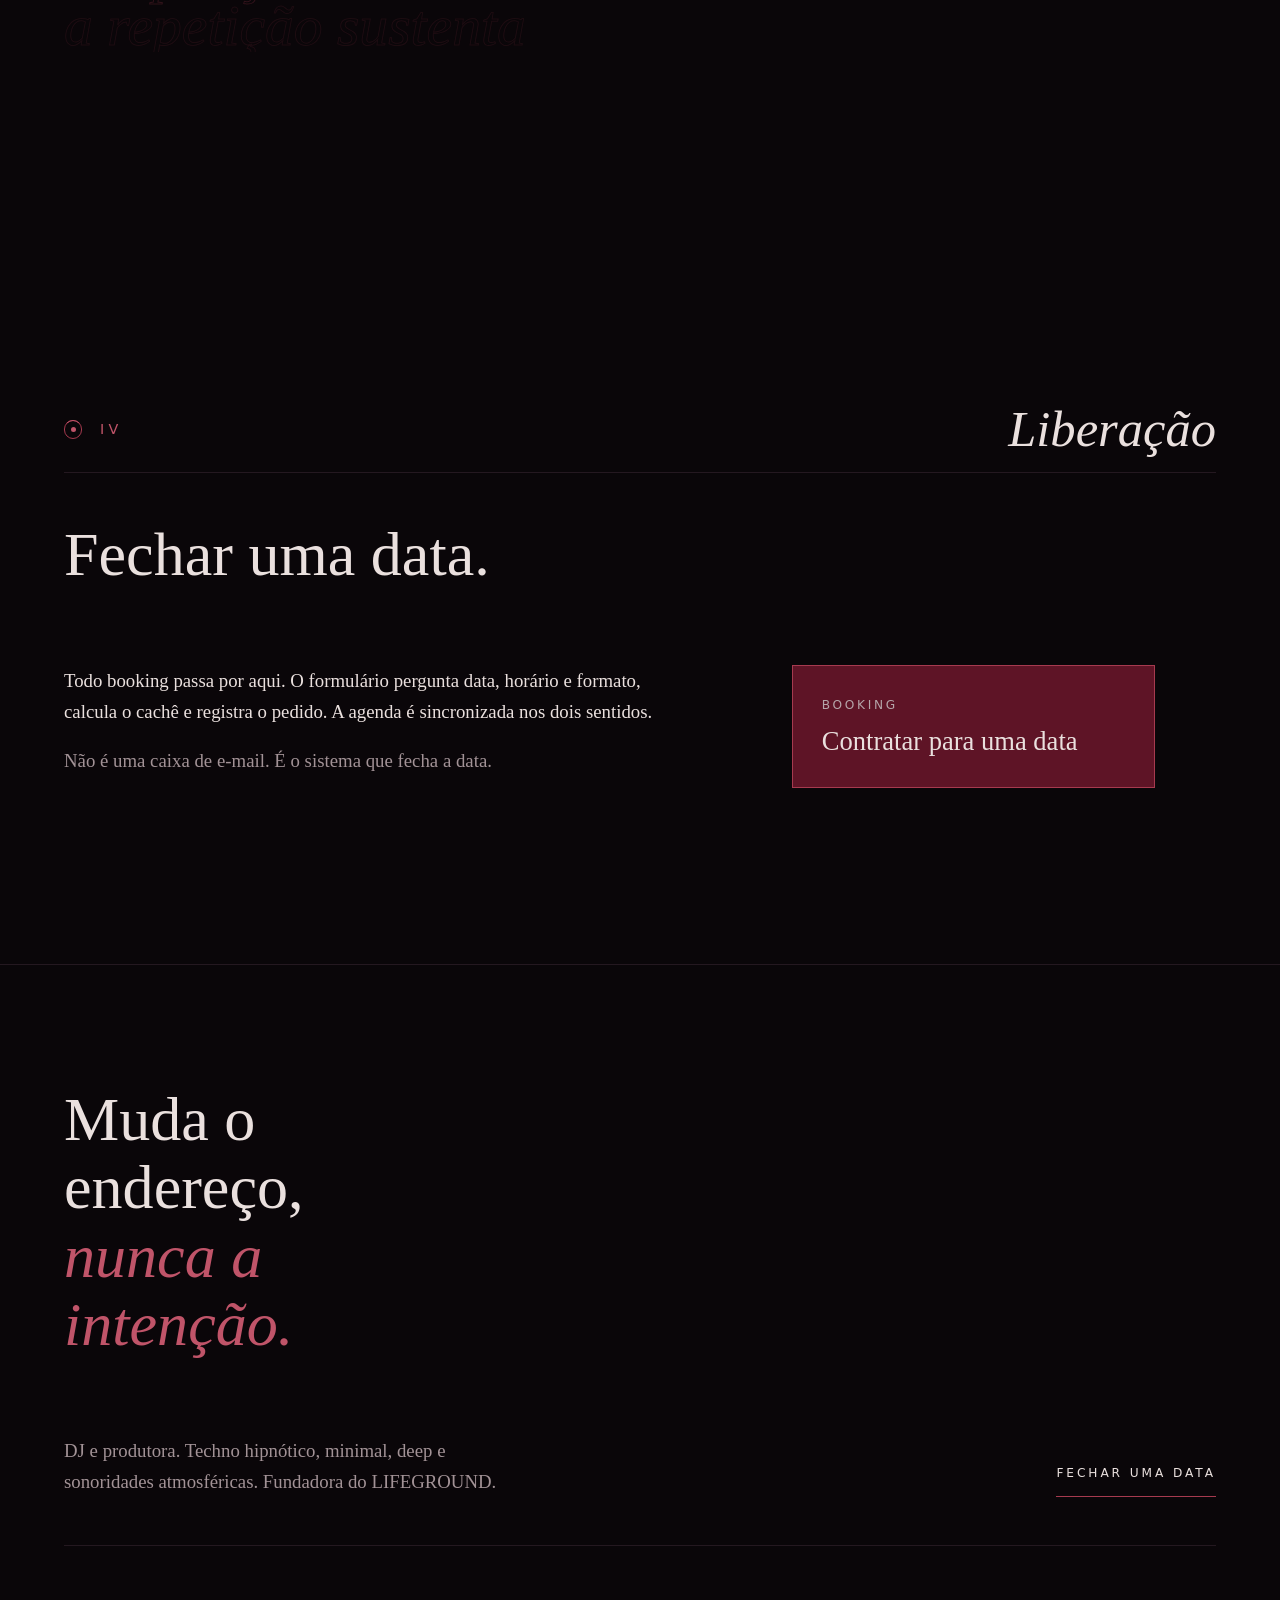
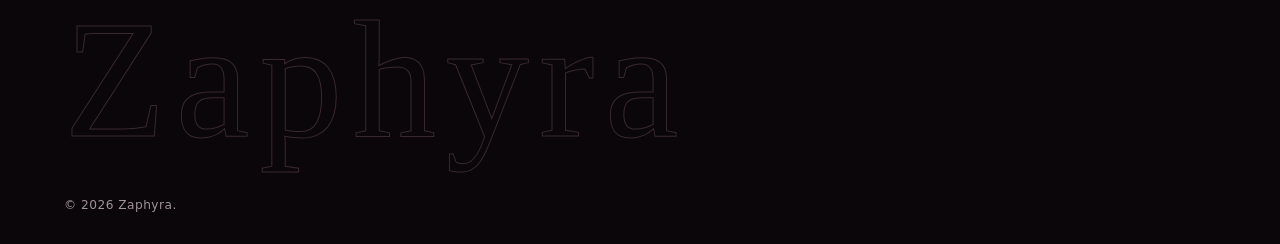
==== commit 37e74e91: "fix: tres dos sete generos nao eram generos Pesquisado antes de mexer, porque o briefing exige preci" ====
--- a/index.html
+++ b/index.html
@@ -93,14 +93,28 @@
       </p>
     </div>
 
+    <!-- Nomes técnicos, não descrições. Três itens da versão anterior não
+         eram gênero: "groove techno hipnótico e tribal" é o que o meio chama
+         de HARDGROOVE (termo usado de forma intercambiável com tribal
+         techno); "robotic techno" não existe como subgênero, e a qualidade
+         mecânica que ele tentava nomear pertence ao DETROIT techno; e
+         "sonoridades atmosféricas e experimentais" é AMBIENT TECHNO.
+
+         Nomear errado num site de DJ custa caro: quem contrata pesquisa o
+         termo, e um gênero inventado diz que a artista não domina a própria
+         área. Precisão de gênero é exigência da Voz, no briefing.
+
+         "Techno" abre como tronco; os demais são ramos. Dub techno entra
+         porque deep e ambient já o pressupõem — é a ponte entre os dois. -->
     <ul class="generos" aria-label="Estilos">
-      <li>techno</li>
-      <li>hypnotic techno</li>
-      <li>groove techno hipnótico e tribal</li>
-      <li>robotic techno</li>
-      <li>minimal techno</li>
-      <li>deep techno</li>
-      <li>sonoridades atmosféricas e experimentais</li>
+      <li>Techno</li>
+      <li>Hypnotic techno</li>
+      <li>Hardgroove techno</li>
+      <li>Detroit techno</li>
+      <li>Minimal techno</li>
+      <li>Deep techno</li>
+      <li>Dub techno</li>
+      <li>Ambient techno</li>
     </ul>
     <p class="nota">Do eletrônico inteiro. Do que arrasta ao que corta.</p>
   </section>
--- a/estilos/site.css
+++ b/estilos/site.css
@@ -212,7 +212,11 @@
   display: grid;
   grid-template-columns: minmax(0, 1fr);
   margin-top: var(--e3);
-  gap: var(--e2) var(--e4);
+  gap: var(--e1) var(--e4);
+  /* Duas colunas no mobile: com oito termos, a coluna unica esticava a secao
+     sem necessidade — e Tensao e justamente a que deve ser a mais compacta
+     das quatro. Os rotulos sao curtos e cabem. */
+  grid-template-columns: repeat(2, minmax(0, 1fr));
 }
 @media (min-width: 46rem) {
   /* Deixa de ser grade de celulas com borda — que lia como planilha de
@@ -261,11 +265,15 @@
 .mov--suspensao::after {
   content: ""; position: absolute; inset: 0; z-index: -1;
   background:
-    linear-gradient(to bottom, var(--breu) 0%, rgba(10,6,9,.46) 16%, rgba(10,6,9,.46) 84%, var(--breu) 100%),
+    /* .46 no miolo ainda apagava a foto inteira. O texto vive na COLUNA
+       ESQUERDA, entao o escurecimento tem de ser lateral, nao geral — a
+       faixa de cima e de baixo continua, para a secao nascer e morrer no
+       breu, mas o meio abre. */
+    linear-gradient(to bottom, var(--breu) 0%, rgba(10,6,9,.18) 14%, rgba(10,6,9,.18) 86%, var(--breu) 100%),
     /* Era .88 na esquerda, e a esquerda e exatamente onde o texto fica: a mao
        no CDJ nunca aparecia no desktop. A foto cujo trabalho e apontar para
        coisa fisica era a unica que o overlay apagava. */
-    linear-gradient(to right, rgba(46,11,24,.74) 0%, rgba(46,11,24,.34) 54%, rgba(46,11,24,.12) 100%);
+    linear-gradient(to right, rgba(10,6,9,.86) 0%, rgba(10,6,9,.62) 34%, rgba(46,11,24,.10) 68%, transparent 100%);
 }
 .casa { max-width: var(--medida); }
 .casa__marca {
@@ -280,7 +288,9 @@
   padding-left: var(--e3); border-left: 2px solid var(--vinho-vivo);
 }
 .lema em { font-style: italic; color: var(--vinho-vivo); }
-.casa__nota { color: var(--fumaca); margin: 0; }
+.casa__nota { /* MEDIDO: --fumaca dava 4.56:1 sobre a foto, contra 4.5 exigidos.
+     Margem de 0.06 nao e aprovacao confiavel. */
+  color: var(--fumaca-clara); margin: 0; }
 
 
 
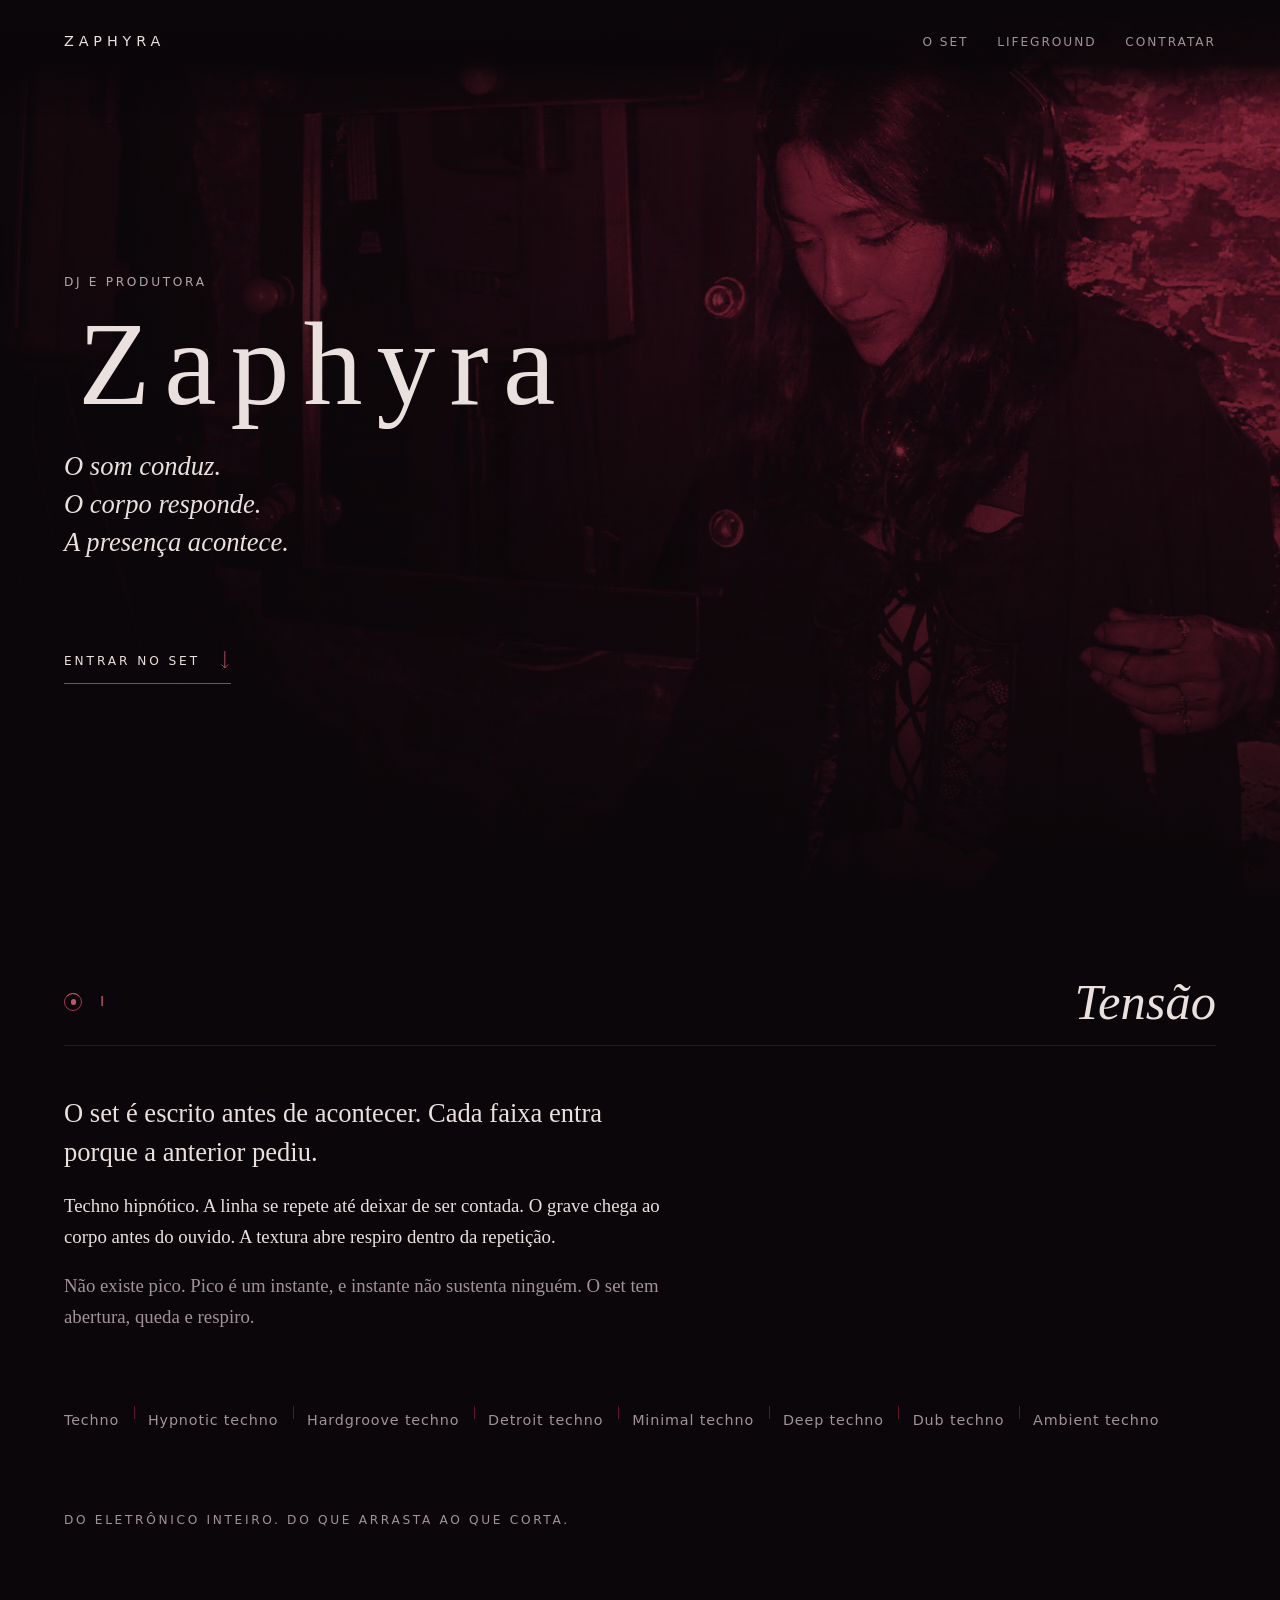
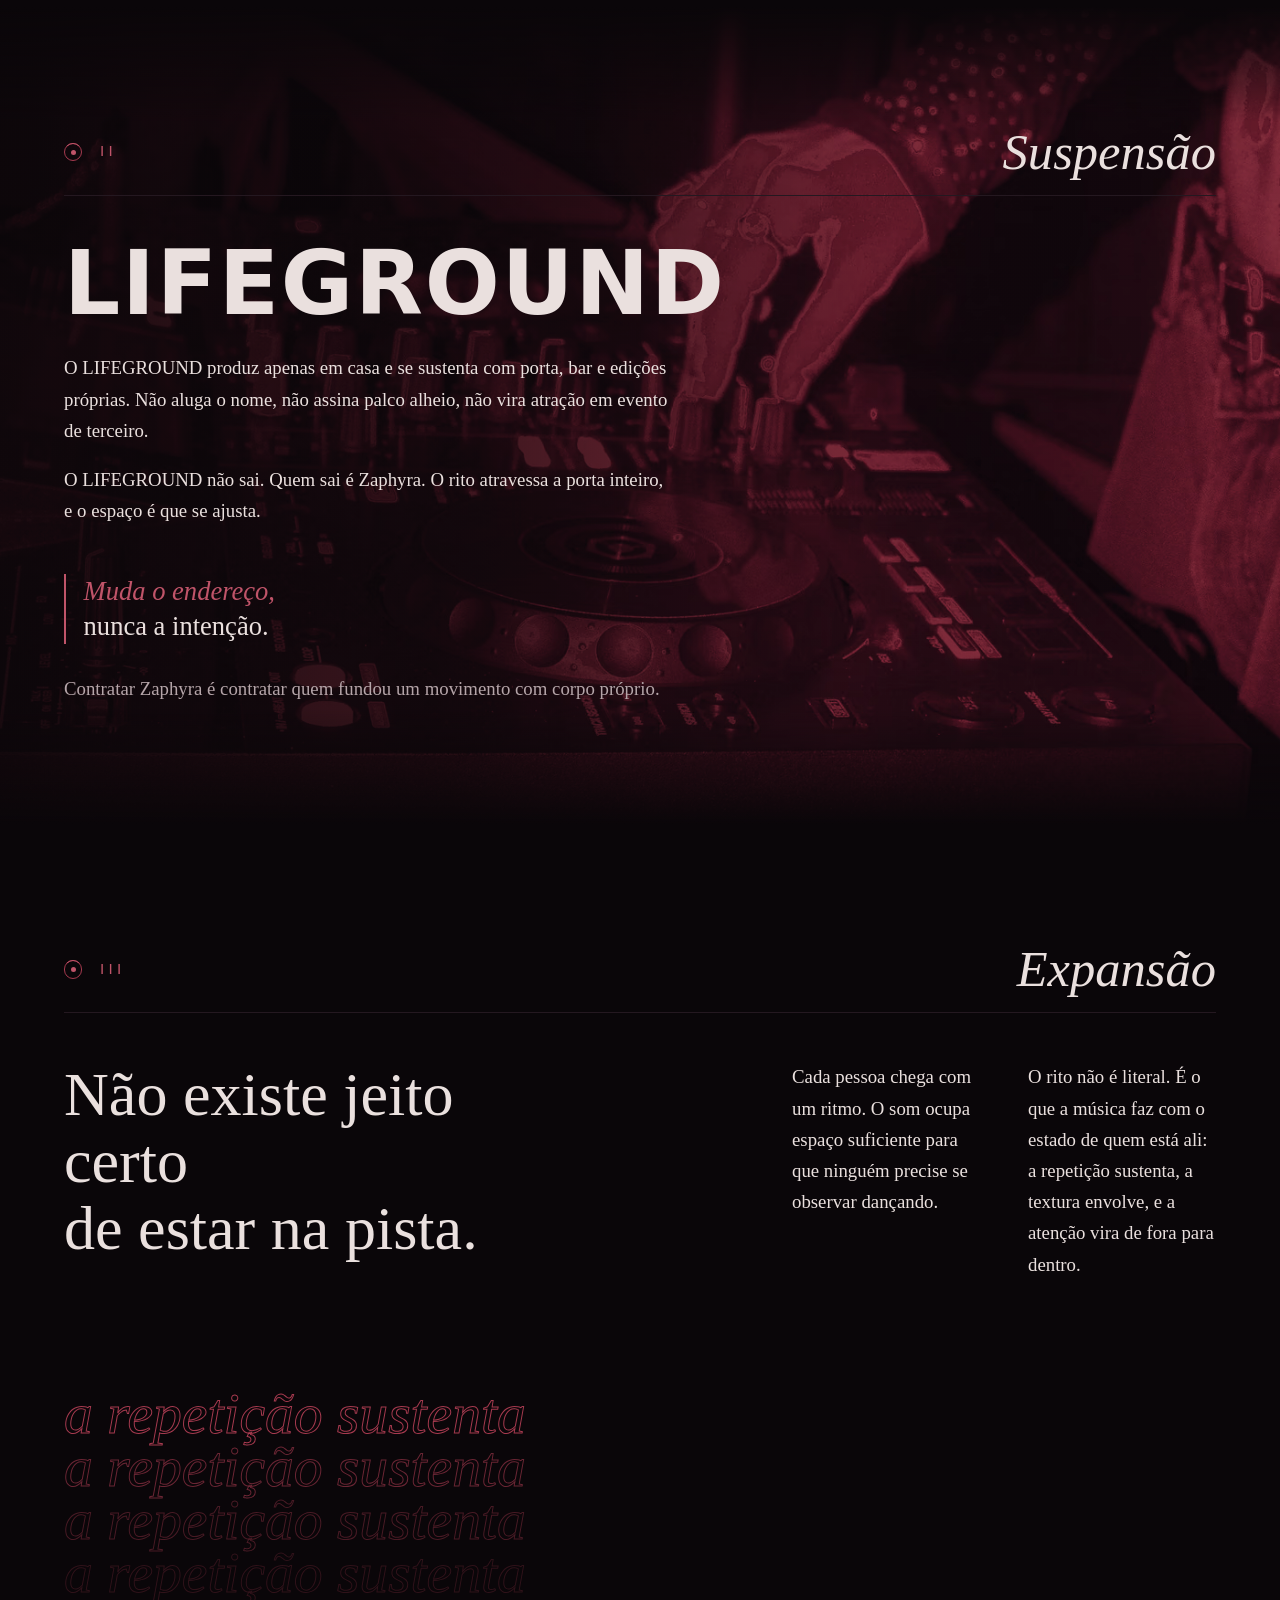
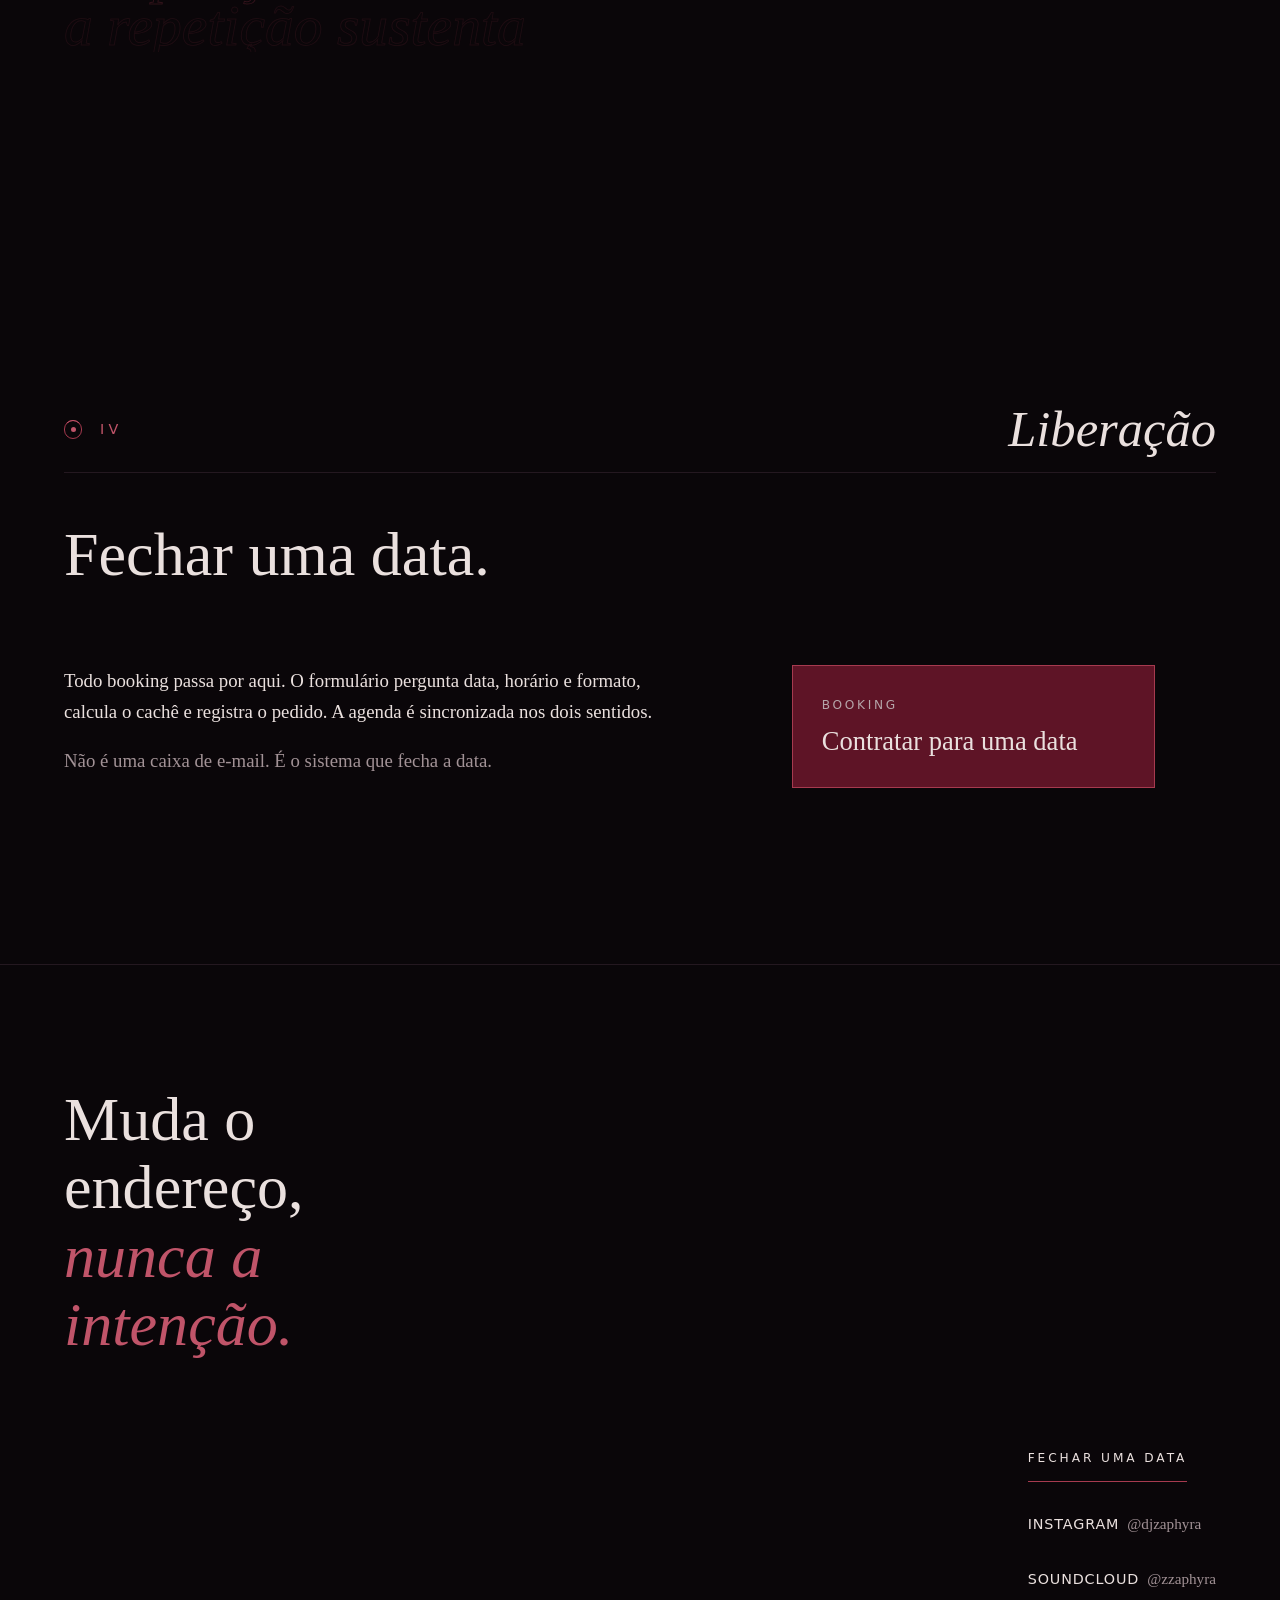
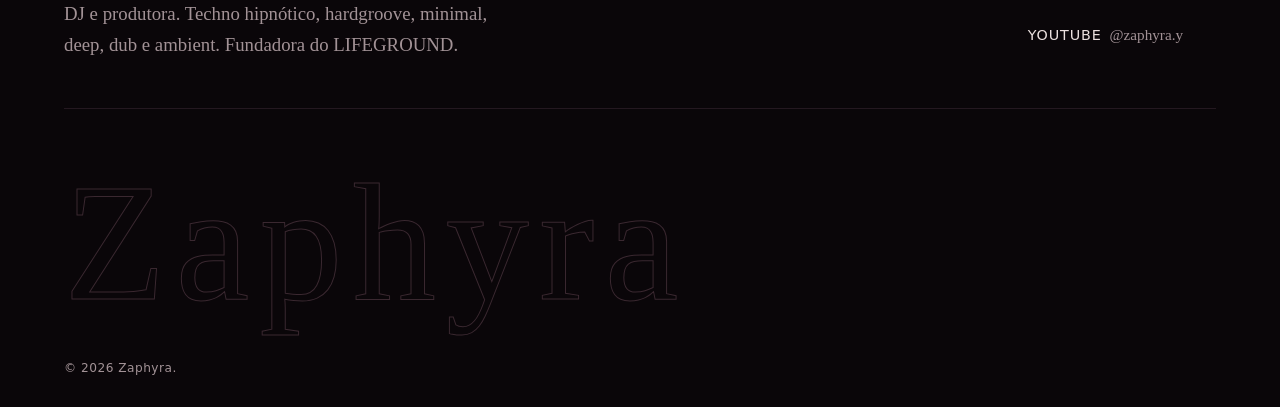
==== commit 6d0765e7: "feat: as redes entram — Z3 sai do backlog Por extenso, nao em icone. Icone de plataforma envelhece a" ====
--- a/index.html
+++ b/index.html
@@ -4,13 +4,13 @@
 <meta charset="utf-8">
 <meta name="viewport" content="width=device-width, initial-scale=1">
 <title>Zaphyra</title>
-<meta name="description" content="Zaphyra. DJ e produtora. Techno hipnótico, minimal, deep e sonoridades atmosféricas. Fundadora do LIFEGROUND.">
+<meta name="description" content="Zaphyra. DJ e produtora. Techno hipnótico, hardgroove, minimal, deep, dub e ambient. Fundadora do LIFEGROUND.">
 <link rel="icon" href="favicon.svg" type="image/svg+xml">
 <meta name="theme-color" content="#0A0609">
 
 <meta property="og:type" content="website">
 <meta property="og:title" content="Zaphyra">
-<meta property="og:description" content="DJ e produtora. Techno hipnótico, minimal, deep e sonoridades atmosféricas. Fundadora do LIFEGROUND.">
+<meta property="og:description" content="DJ e produtora. Techno hipnótico, hardgroove, minimal, deep, dub e ambient. Fundadora do LIFEGROUND.">
 <meta name="twitter:card" content="summary_large_image">
 <link rel="canonical" href="https://zaphyra.xyz/">
 <meta property="og:url" content="https://zaphyra.xyz/">
@@ -260,15 +260,40 @@
 
   <div class="rodape__linha">
     <p class="rodape__bio">
-      DJ e produtora. Techno hipnótico, minimal, deep e sonoridades
-      atmosféricas. Fundadora do LIFEGROUND.
+      DJ e produtora. Techno hipnótico, hardgroove, minimal, deep, dub e
+      ambient. Fundadora do LIFEGROUND.
     </p>
 
-    <nav class="rodape__contato" aria-label="Contato">
+    <nav class="rodape__contato" aria-label="Contato e redes">
       <a class="rodape__acao" href="/contratar">Fechar uma data</a>
-      <!-- [PENDENTE: REDES] Os perfis dela ainda não foram informados.
-           Um link vazio ou um ícone que não leva a lugar nenhum é pior
-           que ausência, então a lista entra quando os endereços vierem. -->
+
+      <!-- Escritos por extenso, não como ícone. Três razões: ícone de rede
+           social envelhece a cada rebranding da plataforma; o nome do perfil
+           é informação (o do SoundCloud tem dois zz, e ninguém adivinharia);
+           e texto é lido por leitor de tela sem precisar de rótulo inventado.
+
+           Os endereços vieram encurtados e com parâmetro de rastreamento.
+           O de SoundCloud era on.soundcloud.com/0bxd0..., que expira e não
+           diz para onde aponta — foi resolvido para o perfil canônico antes
+           de entrar aqui. Os "?igsi=" e "?si=" saíram: são rastreamento da
+           plataforma, e não têm por que viajar com o site dela. -->
+      <ul class="redes">
+        <li>
+          <a href="https://www.instagram.com/djzaphyra" rel="me noopener" target="_blank">
+            Instagram <span aria-hidden="true">@djzaphyra</span>
+          </a>
+        </li>
+        <li>
+          <a href="https://soundcloud.com/zzaphyra" rel="me noopener" target="_blank">
+            SoundCloud <span aria-hidden="true">@zzaphyra</span>
+          </a>
+        </li>
+        <li>
+          <a href="https://youtube.com/@zaphyra.y" rel="me noopener" target="_blank">
+            YouTube <span aria-hidden="true">@zaphyra.y</span>
+          </a>
+        </li>
+      </ul>
     </nav>
   </div>
 
--- a/estilos/site.css
+++ b/estilos/site.css
@@ -468,3 +468,42 @@
   .mov--expansao { padding-block: var(--e7) var(--e8); }
   .mov--liberacao { padding-block: var(--e8) var(--e8); }
 }
+
+/* ── Redes ───────────────────────────────────────────────────────────
+   Por extenso, e nao em icone: icone de plataforma envelhece a cada
+   rebranding, e o NOME do perfil e informacao — o do SoundCloud tem dois
+   zz, e ninguem adivinharia a partir de um logo.
+
+   O arroba fica em --fumaca e o nome da plataforma em --osso: quem procura
+   "onde ela esta" le a plataforma, e quem vai copiar o perfil acha o
+   arroba. Duas leituras, uma linha. */
+.redes {
+  list-style: none;
+  margin: var(--e3) 0 0;
+  padding: 0;
+  display: grid;
+  gap: var(--e1);
+}
+.redes a {
+  display: inline-flex;
+  align-items: baseline;
+  gap: .5rem;
+  padding-block: .72rem;          /* alvo de toque: 44px */
+  font-family: var(--sans);
+  font-size: var(--t-min);
+  font-stretch: 88%;
+  letter-spacing: .06em;
+  text-transform: uppercase;
+  color: var(--osso);
+  text-decoration: none;
+  border-bottom: 1px solid transparent;
+}
+.redes a span {
+  text-transform: none;
+  letter-spacing: 0;
+  font-family: var(--serifa);
+  font-size: .95rem;
+  color: var(--fumaca);
+}
+.redes a:hover { border-bottom-color: var(--vinho-fio); }
+.redes a:hover span { color: var(--vinho-vivo); }
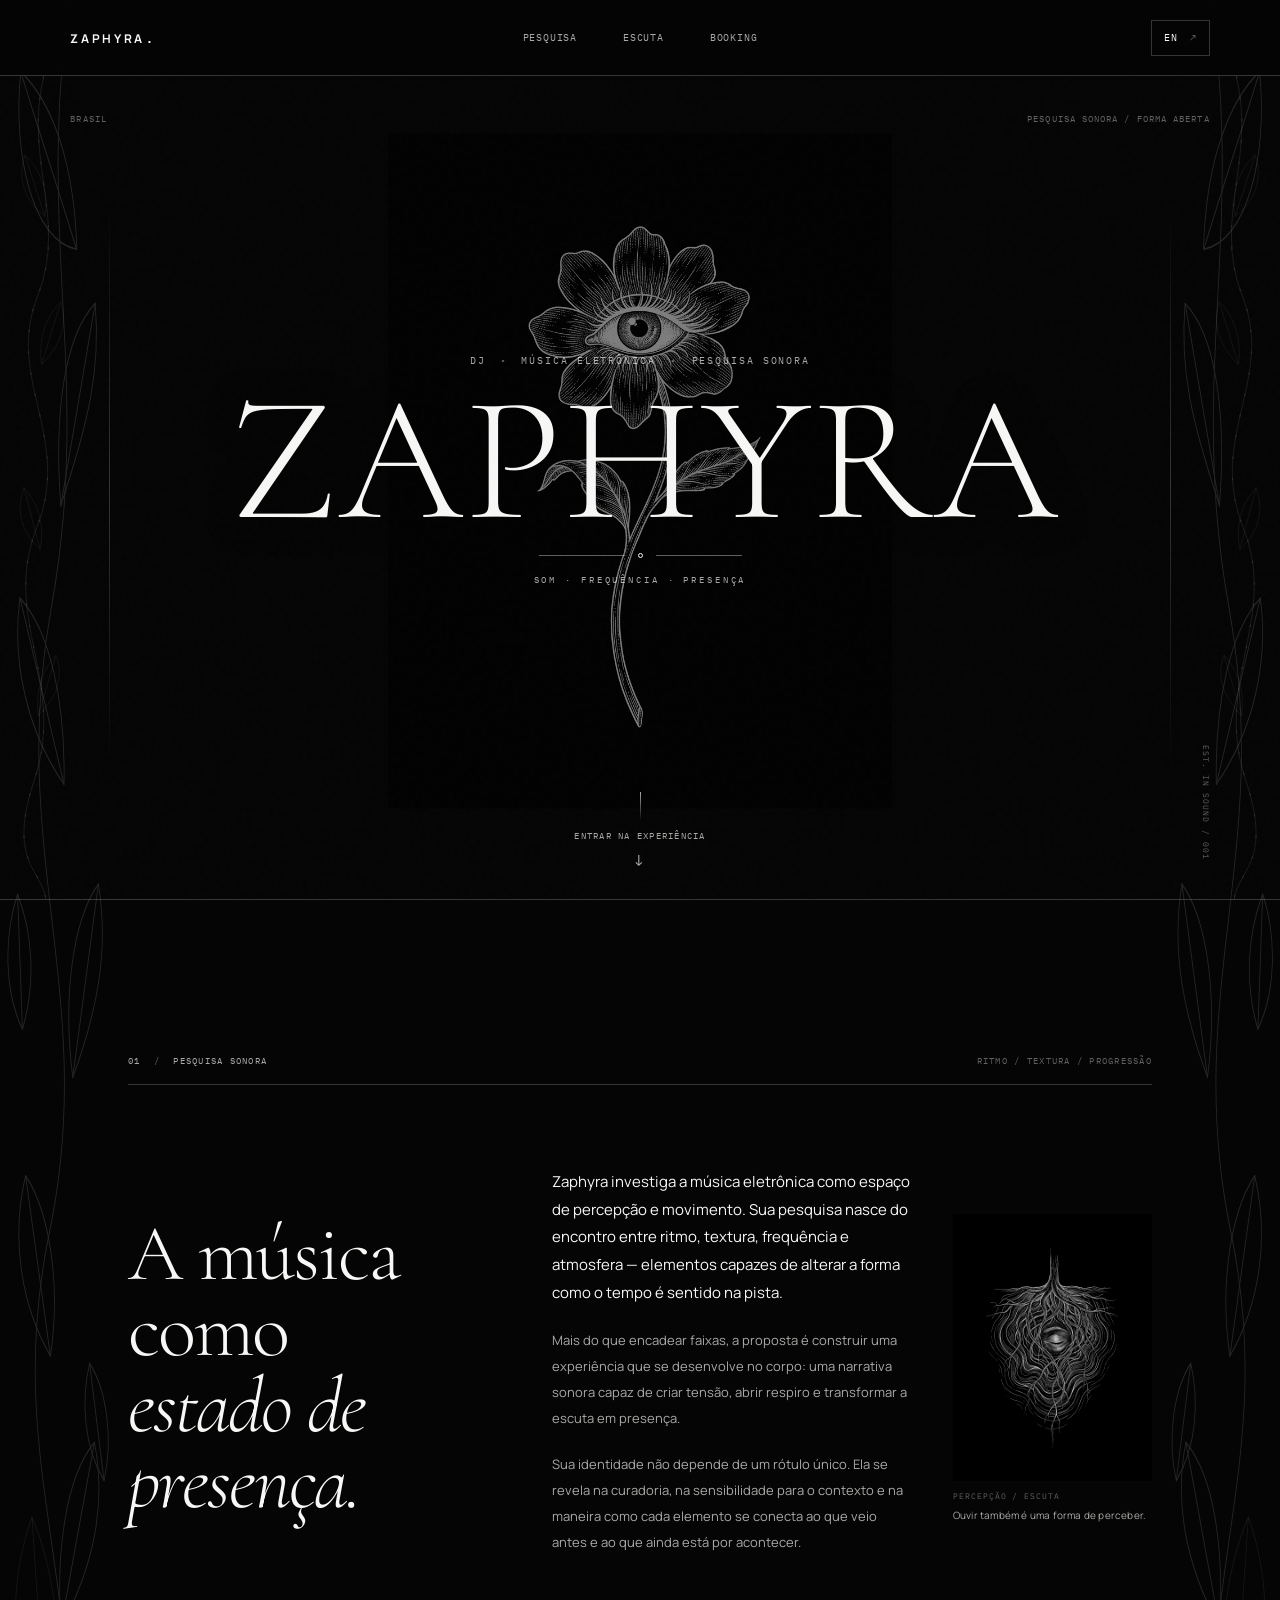
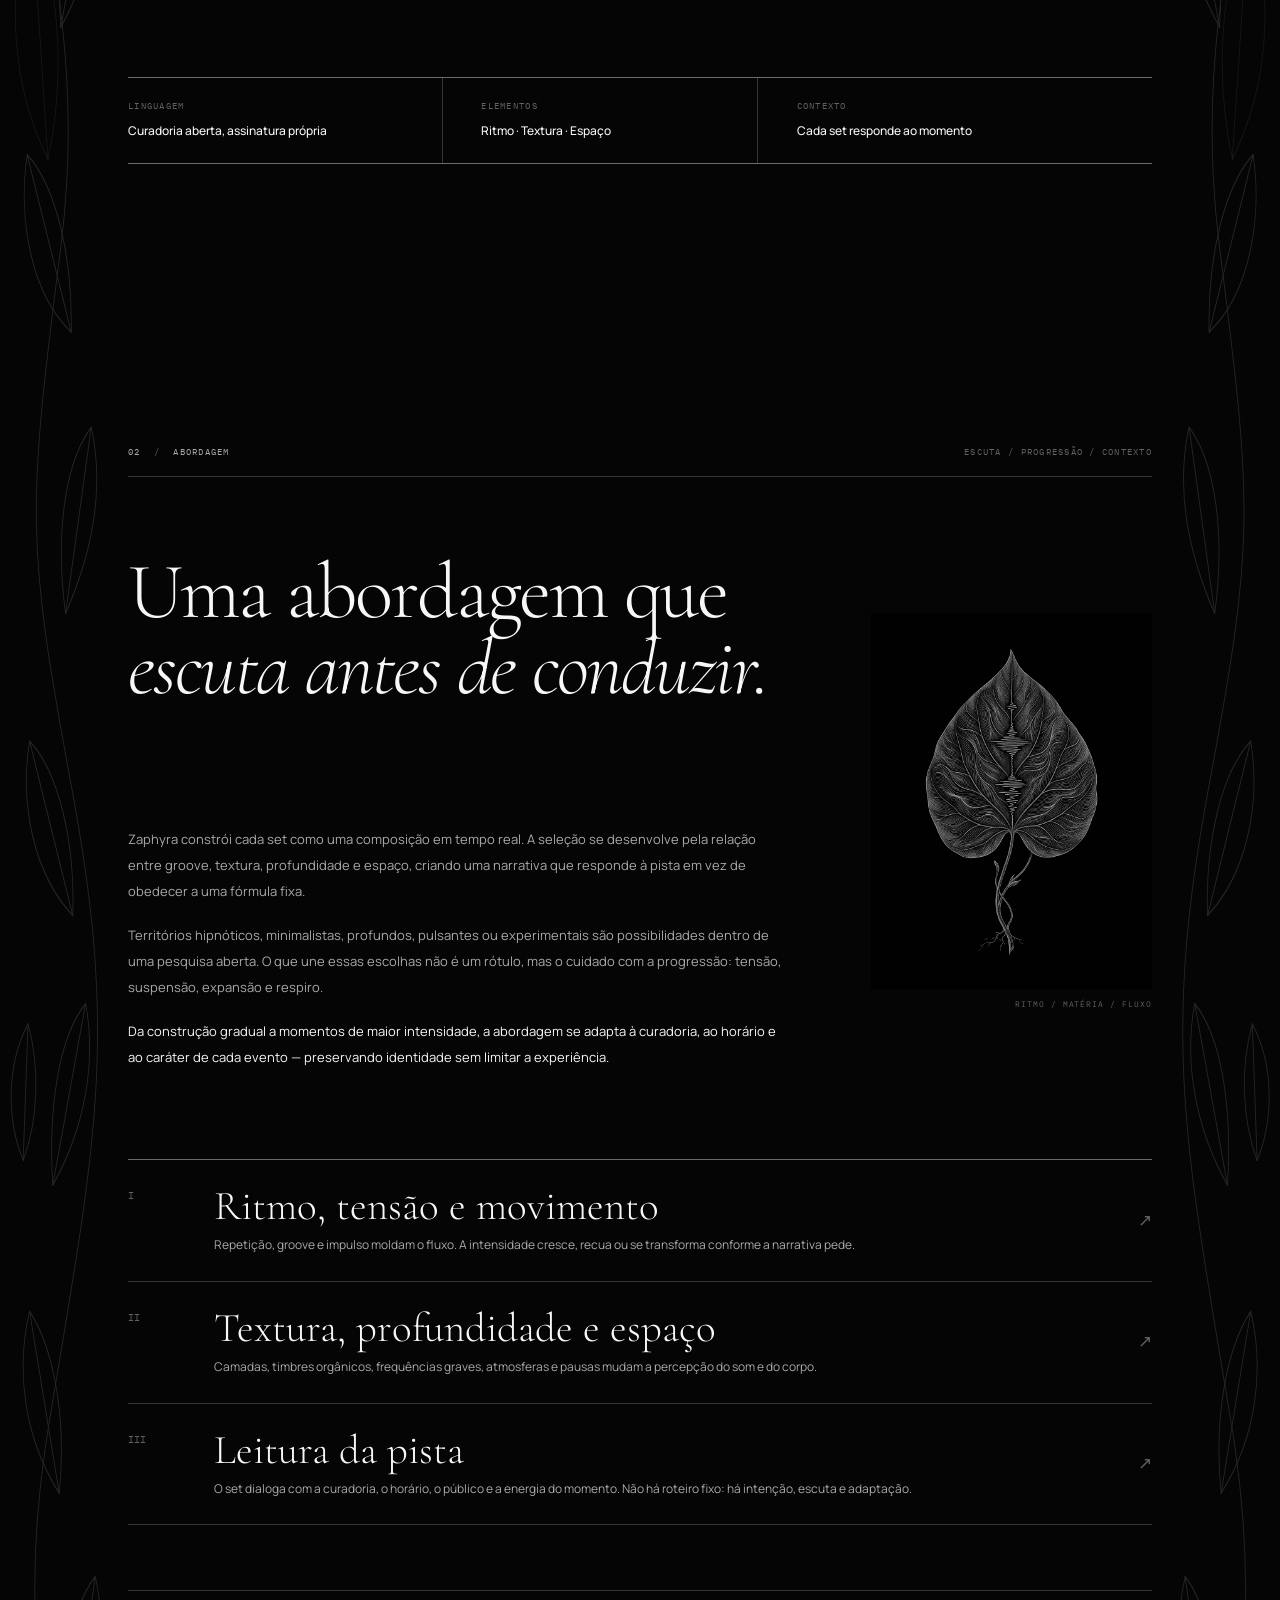
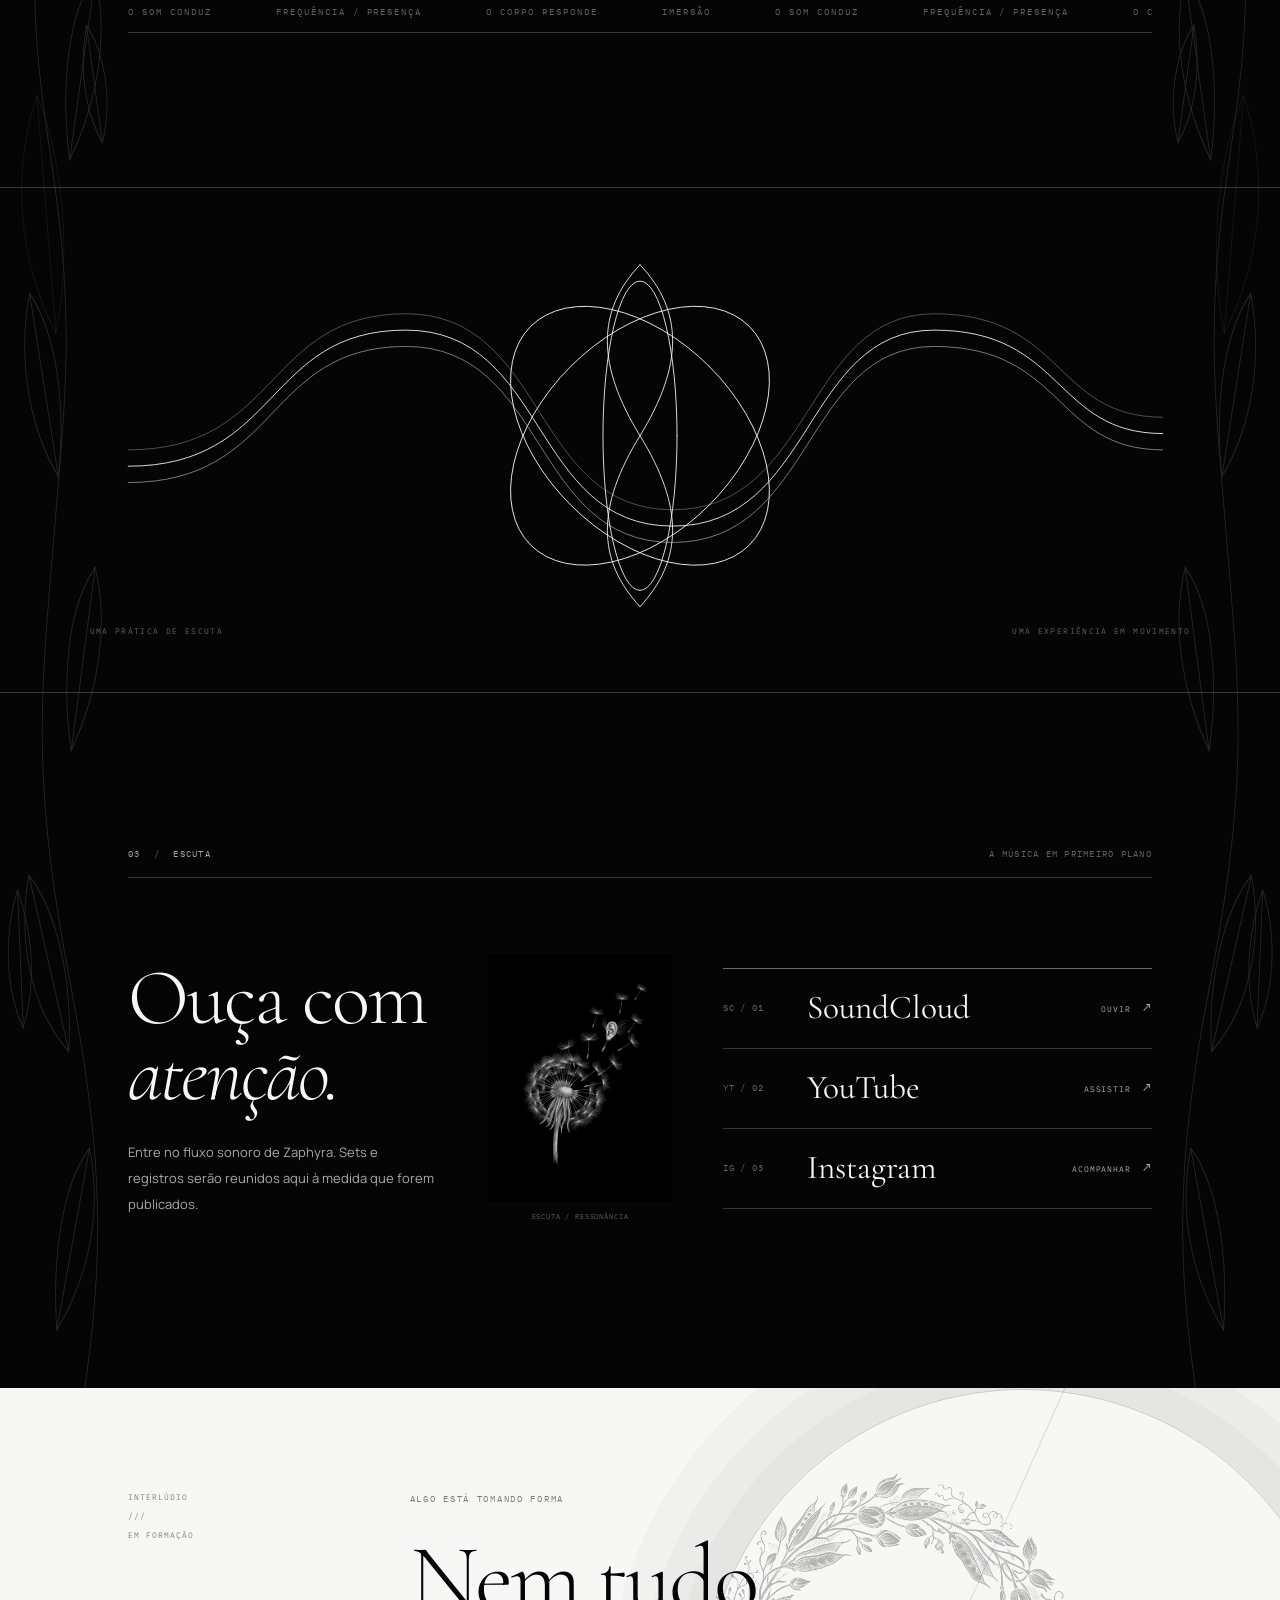
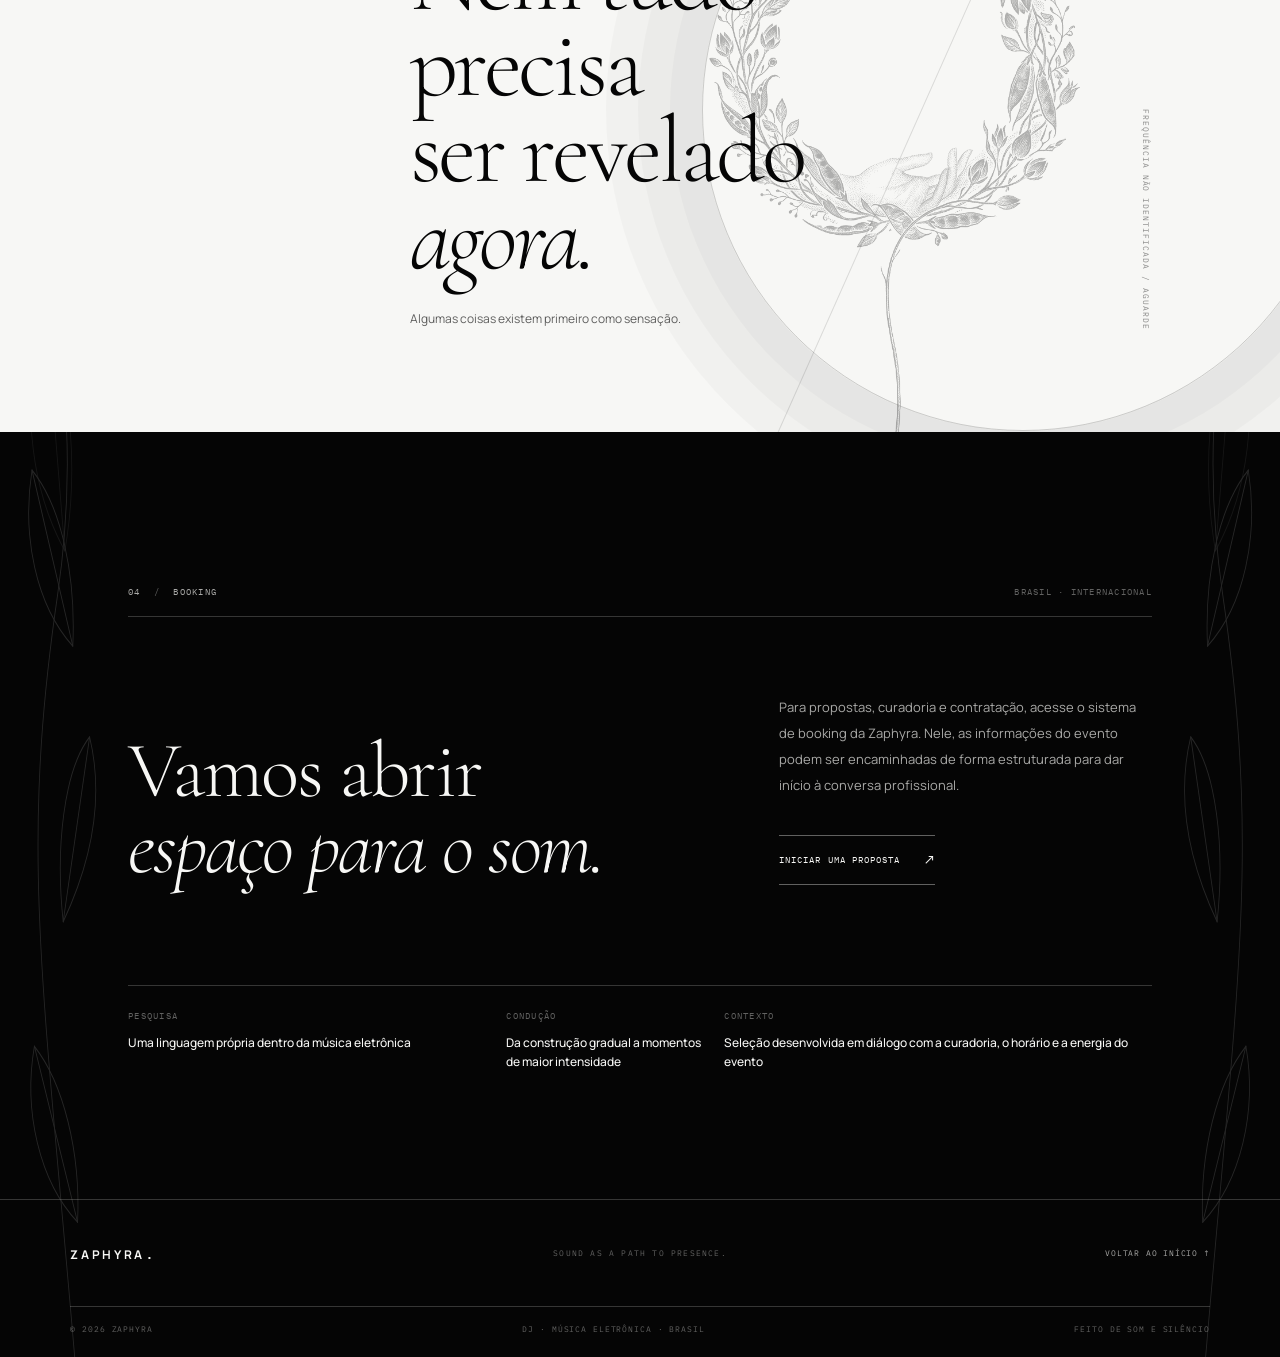
==== commit 3f4d67c6: "Add files via upload" ====
--- a/index.html
+++ b/index.html
@@ -1,346 +1,215 @@
 <!doctype html>
 <html lang="pt-BR">
 <head>
-<meta charset="utf-8">
-<meta name="viewport" content="width=device-width, initial-scale=1">
-<title>Zaphyra</title>
-<meta name="description" content="Zaphyra. DJ e produtora. Techno hipnótico, hardgroove, minimal, deep, dub e ambient. Fundadora do LIFEGROUND.">
-<link rel="icon" href="favicon.svg" type="image/svg+xml">
-<meta name="theme-color" content="#0A0609">
-
-<meta property="og:type" content="website">
-<meta property="og:title" content="Zaphyra">
-<meta property="og:description" content="DJ e produtora. Techno hipnótico, hardgroove, minimal, deep, dub e ambient. Fundadora do LIFEGROUND.">
-<meta name="twitter:card" content="summary_large_image">
-<link rel="canonical" href="https://zaphyra.xyz/">
-<meta property="og:url" content="https://zaphyra.xyz/">
-<meta property="og:image" content="https://zaphyra.xyz/midia/sala-1400.jpg">
-<meta property="og:image:alt" content="Zaphyra de fones, cabeça baixa, diante da cabine, com parede de pedra exposta atrás.">
-<meta property="og:locale" content="pt_BR">
-
-<link rel="stylesheet" href="estilos/tokens.css">
-<link rel="stylesheet" href="estilos/base.css">
-<link rel="stylesheet" href="estilos/site.css">
+  <meta charset="utf-8">
+  <meta name="viewport" content="width=device-width, initial-scale=1">
+  <meta name="theme-color" content="#050505">
+  <meta name="color-scheme" content="dark">
+  <title>Zaphyra — DJ & Pesquisa Sonora</title>
+  <meta name="description" content="Zaphyra é DJ e artista da música eletrônica. Sua pesquisa sonora atravessa ritmo, textura, profundidade e movimento, sem se limitar a um único gênero ou andamento.">
+  <meta property="og:type" content="website">
+  <meta property="og:title" content="Zaphyra — DJ & Pesquisa Sonora">
+  <meta property="og:description" content="Som, frequência, presença. Uma pesquisa artística em movimento.">
+  <meta property="og:locale" content="pt_BR">
+  <link rel="icon" href="favicon.svg" type="image/svg+xml">
+  <link rel="alternate" hreflang="pt-BR" href="./">
+  <link rel="alternate" hreflang="en" href="./en/">
+  <link rel="preconnect" href="https://fonts.googleapis.com">
+  <link rel="preconnect" href="https://fonts.gstatic.com" crossorigin>
+  <link href="https://fonts.googleapis.com/css2?family=Cormorant+Garamond:wght@300;400;500;600&family=Manrope:wght@400;500;600;700&family=IBM+Plex+Mono:wght@400;500&display=swap" rel="stylesheet">
+  <link rel="stylesheet" href="assets/site.css">
+  <script src="assets/site.js" defer></script>
 </head>
-<body>
-
-<a class="pular" href="#conteudo">Pular para o conteúdo</a>
-
-<header class="topo">
-  <a class="marca" href="#limiar">Zaphyra</a>
-  <nav aria-label="Seções">
-    <a href="#tensao">O set</a>
-    <a href="#suspensao">LIFEGROUND</a>
-    <a href="/contratar">Contratar</a>
-  </nav>
-</header>
-
-<main id="conteudo" tabindex="-1">
-
-  <!-- ══ LIMIAR ═══════════════════════════════════════════════════════
-       A página é um set. Aqui não se apresenta um serviço: entra-se numa
-       sala. A foto é a sala dela — porão, CDJ, luz baixa — e ocupa tudo,
-       porque é o argumento antes de qualquer frase.                    -->
-  <section class="limiar" id="limiar">
-    <picture class="limiar__fundo">
-      <source type="image/avif" srcset="midia/sala-900.avif 900w, midia/sala-1400.avif 1400w, midia/sala-1920.avif 1920w" sizes="100vw">
-      <img src="midia/sala-1400.jpg" srcset="midia/sala-900.jpg 900w, midia/sala-1400.jpg 1400w, midia/sala-1920.jpg 1920w" sizes="100vw"
-           width="1400" height="868" fetchpriority="high" decoding="async"
-           alt="Zaphyra de fones, cabeça baixa, diante da cabine. Parede de pedra exposta atrás.">
-    </picture>
-
-    <div class="limiar__corpo">
-      <p class="sobrenome">DJ e produtora</p>
-      <h1 class="nome">Zaphyra</h1>
-
-      <p class="verso">
-        O som conduz.<br>
-        O corpo responde.<br>
-        A presença acontece.
-      </p>
-
-      <a class="entrar" href="#tensao">
-        <span>Entrar no set</span>
-        <svg class="agulha" viewBox="0 0 24 40" aria-hidden="true" focusable="false">
-          <path d="M12 2v30" /><path d="M6 26l6 6 6-6" />
+<body class="site site--pt">
+  <a class="skip-link" href="#conteudo">Pular para o conteúdo</a>
+  <div class="page-grain" aria-hidden="true"></div>
+  <div class="site-current" aria-hidden="true">
+    <svg viewBox="0 0 1600 1000" preserveAspectRatio="none" role="presentation">
+      <g class="site-current__rail" fill="none" stroke="currentColor" stroke-width=".9" stroke-linecap="round" stroke-linejoin="round">
+        <path d="M62 -24 C20 92 88 166 47 267 S91 438 46 548 S84 734 43 854 S72 962 55 1024"/>
+        <path d="M1538 -24 C1580 92 1512 166 1553 267 S1509 438 1554 548 S1516 734 1557 854 S1528 962 1545 1024"/>
+      </g>
+      <g class="site-current__branches" fill="none" stroke="currentColor" stroke-width=".75" stroke-linecap="round" stroke-linejoin="round">
+        <path d="M56 170 C29 151 22 122 31 96 C52 114 61 143 56 170Z M56 170 L31 96"/>
+        <path d="M52 350 C76 328 85 300 76 274 C55 294 48 323 52 350Z M52 350 L76 274"/>
+        <path d="M50 574 C25 553 20 524 30 500 C49 520 56 548 50 574Z M50 574 L30 500"/>
+        <path d="M48 776 C72 753 80 727 70 703 C51 722 44 750 48 776Z M48 776 L70 703"/>
+        <path d="M1544 170 C1571 151 1578 122 1569 96 C1548 114 1539 143 1544 170Z M1544 170 L1569 96"/>
+        <path d="M1548 350 C1524 328 1515 300 1524 274 C1545 294 1552 323 1548 350Z M1548 350 L1524 274"/>
+        <path d="M1550 574 C1575 553 1580 524 1570 500 C1551 520 1544 548 1550 574Z M1550 574 L1570 500"/>
+        <path d="M1552 776 C1528 753 1520 727 1530 703 C1549 722 1556 750 1552 776Z M1552 776 L1530 703"/>
+      </g>
+      <g class="site-current__trace" fill="none" stroke="currentColor" stroke-width="1.35" stroke-linecap="round">
+        <path d="M62 -24 C20 92 88 166 47 267 S91 438 46 548 S84 734 43 854 S72 962 55 1024"/>
+        <path d="M1538 -24 C1580 92 1512 166 1553 267 S1509 438 1554 548 S1516 734 1557 854 S1528 962 1545 1024"/>
+      </g>
+    </svg>
+  </div>
+  <header class="header">
+    <a class="wordmark" href="#inicio" aria-label="Zaphyra, início">ZAPHYRA<span class="wordmark__point">.</span></a>
+    <nav class="nav" aria-label="Navegação principal">
+      <a href="#pesquisa">Pesquisa</a>
+      <a href="#escuta">Escuta</a>
+      <a href="#booking">Booking</a>
+    </nav>
+    <a class="language" href="en/" lang="en" aria-label="Read this site in English">EN <span aria-hidden="true">↗</span></a>
+  </header>
+
+  <main id="conteudo">
+    <section class="hero" id="inicio" aria-labelledby="hero-title">
+      <div class="hero__coordinates" aria-hidden="true"><span>BRASIL</span><span>PESQUISA SONORA / FORMA ABERTA</span></div>
+      <img class="hero__artwork" src="assets/art-flower-eye.webp" alt="" width="896" height="1200" fetchpriority="high">
+      <div class="hero__content">
+        <p class="eyebrow hero__eyebrow">DJ <span>•</span> MÚSICA ELETRÔNICA <span>•</span> PESQUISA SONORA</p>
+        <h1 class="hero__title" id="hero-title">Zaphyra</h1>
+        <div class="hero__rule" aria-hidden="true"><span></span><i></i><span></span></div>
+        <p class="hero__descriptor">SOM · FREQUÊNCIA · PRESENÇA</p>
+      </div>
+      <a class="scroll-cue" href="#pesquisa"><span class="scroll-cue__line" aria-hidden="true"></span><span>ENTRAR NA EXPERIÊNCIA</span><span class="scroll-cue__arrow" aria-hidden="true">↓</span></a>
+      <span class="hero__folio" aria-hidden="true">EST. IN SOUND / 001</span>
+    </section>
+
+    <section class="section section--research" id="pesquisa" aria-labelledby="research-title">
+      <div class="section__head reveal">
+        <p class="section__index">01 <span>/</span> PESQUISA SONORA</p>
+        <p class="section__aside">RITMO / TEXTURA / PROGRESSÃO</p>
+      </div>
+      <div class="research-grid">
+        <h2 class="display-title reveal" id="research-title">A música como<br><em>estado de presença.</em></h2>
+        <div class="copy-column reveal">
+          <p class="lead">Zaphyra investiga a música eletrônica como espaço de percepção e movimento. Sua pesquisa nasce do encontro entre ritmo, textura, frequência e atmosfera — elementos capazes de alterar a forma como o tempo é sentido na pista.</p>
+          <p>Mais do que encadear faixas, a proposta é construir uma experiência que se desenvolve no corpo: uma narrativa sonora capaz de criar tensão, abrir respiro e transformar a escuta em presença.</p>
+          <p>Sua identidade não depende de um rótulo único. Ela se revela na curadoria, na sensibilidade para o contexto e na maneira como cada elemento se conecta ao que veio antes e ao que ainda está por acontecer.</p>
+        </div>
+        <figure class="section-artwork section-artwork--roots reveal motion-art" aria-label="Gravura sobre percepção e escuta">
+          <img src="assets/art-roots-eye.webp" alt="" width="896" height="1200" loading="lazy">
+          <figcaption><span>PERCEPÇÃO / ESCUTA</span><span>Ouvir também é uma forma de perceber.</span></figcaption>
+        </figure>
+      </div>
+      <div class="artist-range reveal" aria-label="Princípios da pesquisa sonora">
+        <div class="artist-range__item"><span class="meta-label">LINGUAGEM</span><strong>Curadoria aberta, assinatura própria</strong></div>
+        <div class="artist-range__item"><span class="meta-label">ELEMENTOS</span><strong>Ritmo · Textura · Espaço</strong></div>
+        <div class="artist-range__item"><span class="meta-label">CONTEXTO</span><strong>Cada set responde ao momento</strong></div>
+      </div>
+    </section>
+
+    <section class="section section--language" id="abordagem" aria-labelledby="language-title">
+      <div class="section__head reveal">
+        <p class="section__index">02 <span>/</span> ABORDAGEM</p>
+        <p class="section__aside">ESCUTA / PROGRESSÃO / CONTEXTO</p>
+      </div>
+      <div class="language-heading reveal">
+        <h2 class="display-title" id="language-title">Uma abordagem que<br><em>escuta antes de conduzir.</em></h2>
+        <div class="approach-copy">
+          <p>Zaphyra constrói cada set como uma composição em tempo real. A seleção se desenvolve pela relação entre groove, textura, profundidade e espaço, criando uma narrativa que responde à pista em vez de obedecer a uma fórmula fixa.</p>
+          <p>Territórios hipnóticos, minimalistas, profundos, pulsantes ou experimentais são possibilidades dentro de uma pesquisa aberta. O que une essas escolhas não é um rótulo, mas o cuidado com a progressão: tensão, suspensão, expansão e respiro.</p>
+          <p>Da construção gradual a momentos de maior intensidade, a abordagem se adapta à curadoria, ao horário e ao caráter de cada evento — preservando identidade sem limitar a experiência.</p>
+        </div>
+        <figure class="approach-artwork reveal motion-art" aria-label="Gravura botânica atravessada por uma onda de frequência">
+          <img src="assets/art-leaf-frequency.webp" alt="" width="896" height="1200" loading="lazy">
+          <figcaption>RITMO / MATÉRIA / FLUXO</figcaption>
+        </figure>
+      </div>
+      <div class="language-list">
+        <article class="language-row reveal"><span class="language-row__number">I</span><div><h3>Ritmo, tensão e movimento</h3><p>Repetição, groove e impulso moldam o fluxo. A intensidade cresce, recua ou se transforma conforme a narrativa pede.</p></div><span class="language-row__mark" aria-hidden="true">↗</span></article>
+        <article class="language-row reveal"><span class="language-row__number">II</span><div><h3>Textura, profundidade e espaço</h3><p>Camadas, timbres orgânicos, frequências graves, atmosferas e pausas mudam a percepção do som e do corpo.</p></div><span class="language-row__mark" aria-hidden="true">↗</span></article>
+        <article class="language-row reveal"><span class="language-row__number">III</span><div><h3>Leitura da pista</h3><p>O set dialoga com a curadoria, o horário, o público e a energia do momento. Não há roteiro fixo: há intenção, escuta e adaptação.</p></div><span class="language-row__mark" aria-hidden="true">↗</span></article>
+      </div>
+      <div class="echo-line" aria-hidden="true">
+        <div class="echo-line__track">
+          <div class="echo-line__group"><span>O SOM CONDUZ</span><span>FREQUÊNCIA / PRESENÇA</span><span>O CORPO RESPONDE</span><span>IMERSÃO</span></div>
+          <div class="echo-line__group" aria-hidden="true"><span>O SOM CONDUZ</span><span>FREQUÊNCIA / PRESENÇA</span><span>O CORPO RESPONDE</span><span>IMERSÃO</span></div>
+        </div>
+      </div>
+    </section>
+
+    <section class="interlude" aria-label="Interlúdio visual">
+      <div class="interlude__art reveal motion-art" aria-hidden="true">
+        <svg viewBox="0 0 900 340" role="presentation" aria-hidden="true">
+          <g class="interlude__wave-group" fill="none" stroke="currentColor" stroke-width=".8" stroke-linecap="round">
+            <path class="wave-line wave-line--primary" d="M-20 205C120 205 105 80 235 80s115 180 245 180S600 80 720 80s110 95 210 95"/>
+            <path class="wave-line wave-line--secondary" d="M-20 220C120 220 105 95 235 95s115 180 245 180S600 95 720 95s110 95 210 95" opacity=".55"/>
+            <path class="wave-line wave-line--tertiary" d="M-20 190C120 190 105 65 235 65s115 180 245 180S600 65 720 65s110 95 210 95" opacity=".35"/>
+          </g>
+          <g class="interlude__geometry" fill="none" stroke="currentColor" stroke-width=".8" stroke-linecap="round">
+            <ellipse class="geometry-line geometry-line--one" cx="450" cy="177" rx="90" ry="142" transform="rotate(45 450 177)"/>
+            <ellipse class="geometry-line geometry-line--two" cx="450" cy="177" rx="90" ry="142" transform="rotate(-45 450 177)"/>
+            <ellipse class="geometry-line geometry-line--three" cx="450" cy="177" rx="34" ry="142"/>
+          </g>
+          <g class="interlude__spine" fill="none" stroke="currentColor" stroke-width=".8" stroke-linecap="round">
+            <path class="spine-line" d="M450 20C490 62 490 112 450 177c-40 65-40 114 0 157M450 20c-40 42-40 92 0 157s40 114 0 157"/>
+          </g>
         </svg>
-      </a>
+      </div>
+      <p class="interlude__caption reveal"><span>UMA PRÁTICA DE ESCUTA</span><span>UMA EXPERIÊNCIA EM MOVIMENTO</span></p>
+    </section>
+
+    <section class="section section--listening" id="escuta" aria-labelledby="listening-title">
+      <div class="section__head reveal">
+        <p class="section__index">03 <span>/</span> ESCUTA</p>
+        <p class="section__aside">A MÚSICA EM PRIMEIRO PLANO</p>
+      </div>
+      <div class="listening-grid">
+        <div class="listening-intro reveal">
+          <h2 class="display-title" id="listening-title">Ouça com<br><em>atenção.</em></h2>
+          <p>Entre no fluxo sonoro de Zaphyra. Sets e registros serão reunidos aqui à medida que forem publicados.</p>
+        </div>
+        <figure class="listening-artwork reveal motion-art" aria-label="Gravura sobre escuta e ressonância">
+          <img src="assets/art-dandelion-ear.webp" alt="" width="896" height="1200" loading="lazy">
+          <figcaption>ESCUTA / RESSONÂNCIA</figcaption>
+        </figure>
+        <div class="platforms reveal">
+          <a class="platform-link" href="https://soundcloud.com/zzaphyra" target="_blank" rel="noopener noreferrer">
+            <span class="platform-link__code">SC / 01</span><span class="platform-link__name">SoundCloud</span><span class="platform-link__action">OUVIR <b aria-hidden="true">↗</b></span>
+          </a>
+          <a class="platform-link" href="https://www.youtube.com/@zaphyra.y" target="_blank" rel="noopener noreferrer">
+            <span class="platform-link__code">YT / 02</span><span class="platform-link__name">YouTube</span><span class="platform-link__action">ASSISTIR <b aria-hidden="true">↗</b></span>
+          </a>
+          <a class="platform-link" href="https://www.instagram.com/djzaphyra/" target="_blank" rel="noopener noreferrer">
+            <span class="platform-link__code">IG / 03</span><span class="platform-link__name">Instagram</span><span class="platform-link__action">ACOMPANHAR <b aria-hidden="true">↗</b></span>
+          </a>
+        </div>
+      </div>
+    </section>
+
+    <section class="signal" aria-labelledby="signal-title">
+      <img class="signal__artwork motion-art" src="assets/art-wreath-ink.png" alt="" aria-hidden="true" width="896" height="1200" loading="lazy">
+      <div class="signal__index reveal"><span>INTERLÚDIO</span><span>///</span><span>EM FORMAÇÃO</span></div>
+      <div class="signal__body reveal">
+        <p class="eyebrow">ALGO ESTÁ TOMANDO FORMA</p>
+        <h2 id="signal-title">Nem tudo precisa<br>ser revelado <em>agora.</em></h2>
+        <p>Algumas coisas existem primeiro como sensação.</p>
+      </div>
+      <span class="signal__coordinates" aria-hidden="true">FREQUÊNCIA NÃO IDENTIFICADA / AGUARDE</span>
+    </section>
+
+    <section class="section section--booking" id="booking" aria-labelledby="booking-title">
+      <div class="section__head reveal">
+        <p class="section__index">04 <span>/</span> BOOKING</p>
+        <p class="section__aside">BRASIL · INTERNACIONAL</p>
+      </div>
+      <div class="booking-layout">
+        <h2 class="display-title reveal" id="booking-title">Vamos abrir<br><em>espaço para o som.</em></h2>
+        <div class="booking-copy reveal">
+          <p>Para propostas, curadoria e contratação, acesse o sistema de booking da Zaphyra. Nele, as informações do evento podem ser encaminhadas de forma estruturada para dar início à conversa profissional.</p>
+          <a class="booking-action" href="https://github.com/SantiagoLigorio/zaphyra-booking" target="_blank" rel="noopener noreferrer"><span>Iniciar uma proposta</span><span aria-hidden="true">↗</span></a>
+        </div>
+      </div>
+      <div class="booking-specs reveal">
+        <div><span class="meta-label">PESQUISA</span><strong>Uma linguagem própria dentro da música eletrônica</strong></div>
+        <div><span class="meta-label">CONDUÇÃO</span><strong>Da construção gradual a momentos de maior intensidade</strong></div>
+        <div><span class="meta-label">CONTEXTO</span><strong>Seleção desenvolvida em diálogo com a curadoria, o horário e a energia do evento</strong></div>
+      </div>
+    </section>
+  </main>
+
+  <footer class="footer">
+    <div class="footer__top">
+      <a class="footer__wordmark" href="#inicio">ZAPHYRA<span>.</span></a>
+      <p>SOUND AS A PATH TO PRESENCE.</p>
+      <a class="back-top" href="#inicio">VOLTAR AO INÍCIO ↑</a>
     </div>
-  </section>
-
-
-  <!-- ══ I · TENSÃO ═══════════════════════════════════════════════════ -->
-  <section class="mov mov--tensao" id="tensao">
-    <div class="mov__cabeca">
-      <span class="giro" aria-hidden="true"></span>
-      <p class="mov__num">I</p>
-      <h2 class="mov__nome">Tensão</h2>
-    </div>
-
-    <div class="mov__texto">
-      <p class="conduz">
-        O set é escrito antes de acontecer. Cada faixa entra porque a
-        anterior pediu.
-      </p>
-      <p>
-        Techno hipnótico. A linha se repete até deixar de ser contada. O
-        grave chega ao corpo antes do ouvido. A textura abre respiro
-        dentro da repetição.
-      </p>
-      <p class="baixo">
-        Não existe pico. Pico é um instante, e instante não sustenta
-        ninguém. O set tem abertura, queda e respiro.
-      </p>
-    </div>
-
-    <!-- Nomes técnicos, não descrições. Três itens da versão anterior não
-         eram gênero: "groove techno hipnótico e tribal" é o que o meio chama
-         de HARDGROOVE (termo usado de forma intercambiável com tribal
-         techno); "robotic techno" não existe como subgênero, e a qualidade
-         mecânica que ele tentava nomear pertence ao DETROIT techno; e
-         "sonoridades atmosféricas e experimentais" é AMBIENT TECHNO.
-
-         Nomear errado num site de DJ custa caro: quem contrata pesquisa o
-         termo, e um gênero inventado diz que a artista não domina a própria
-         área. Precisão de gênero é exigência da Voz, no briefing.
-
-         "Techno" abre como tronco; os demais são ramos. Dub techno entra
-         porque deep e ambient já o pressupõem — é a ponte entre os dois. -->
-    <ul class="generos" aria-label="Estilos">
-      <li>Techno</li>
-      <li>Hypnotic techno</li>
-      <li>Hardgroove techno</li>
-      <li>Detroit techno</li>
-      <li>Minimal techno</li>
-      <li>Deep techno</li>
-      <li>Dub techno</li>
-      <li>Ambient techno</li>
-    </ul>
-    <p class="nota">Do eletrônico inteiro. Do que arrasta ao que corta.</p>
-  </section>
-
-
-  <!-- ══ II · SUSPENSÃO — LIFEGROUND ══════════════════════════════════
-       A credencial. Única superfície de massa cheia do site: o movimento
-       dela aparece por inteiro uma vez só.                             -->
-  <section class="mov mov--suspensao" id="suspensao">
-    <div class="mov__cabeca">
-      <span class="giro" aria-hidden="true"></span>
-      <p class="mov__num">II</p>
-      <h2 class="mov__nome">Suspensão</h2>
-    </div>
-
-    <div class="casa">
-      <p class="casa__marca">LIFEGROUND</p>
-
-      <div class="casa__texto">
-        <p>
-          O LIFEGROUND produz apenas em casa e se sustenta com porta, bar
-          e edições próprias. Não aluga o nome, não assina palco alheio,
-          não vira atração em evento de terceiro.
-        </p>
-        <p>
-          O LIFEGROUND não sai. Quem sai é Zaphyra. O rito atravessa a porta
-          inteiro, e o espaço é que se ajusta.
-        </p>
-      </div>
-
-      <p class="lema">
-        <em>Muda o endereço,</em><br>
-        nunca a intenção.
-      </p>
-
-      <p class="casa__nota">
-        Contratar Zaphyra é contratar quem fundou um movimento com corpo
-        próprio.
-      </p>
-    </div>
-
-    <picture class="mov__fundo">
-      <source type="image/avif" srcset="midia/cabine-900.avif 900w, midia/cabine-1400.avif 1400w, midia/cabine-1920.avif 1920w" sizes="100vw">
-      <img src="midia/cabine-1400.jpg" srcset="midia/cabine-900.jpg 900w, midia/cabine-1400.jpg 1400w, midia/cabine-1920.jpg 1920w" sizes="100vw"
-           width="1400" height="1008" loading="lazy" decoding="async"
-           alt="A mão de Zaphyra sobre o jog wheel de um CDJ, no escuro.">
-    </picture>
-  </section>
-
-
-  <!-- ══ III · EXPANSÃO ═══════════════════════════════════════════════ -->
-  <section class="mov mov--expansao" id="expansao">
-    <div class="mov__cabeca">
-      <span class="giro" aria-hidden="true"></span>
-      <p class="mov__num">III</p>
-      <h2 class="mov__nome">Expansão</h2>
-    </div>
-
-    <p class="grande">
-      Não existe jeito certo<br>de estar na pista.
-    </p>
-
-    <div class="mov__texto duplo">
-      <p>
-        Cada pessoa chega com um ritmo. O som ocupa espaço suficiente para
-        que ninguém precise se observar dançando.
-      </p>
-      <p>
-        O rito não é literal. É o que a música faz com o estado de quem
-        está ali: a repetição sustenta, a textura envolve, e a atenção
-        vira de fora para dentro.
-      </p>
-    </div>
-
-    <!-- A seção fala de repetição. Em vez de descrever, a página repete:
-         a mesma frase empilhada, perdendo peso a cada camada, como uma
-         linha que se repete até virar transe. Decorativa e fora do
-         leitor de tela. -->
-    <div class="eco" aria-hidden="true">
-      <span>a repetição sustenta</span>
-      <span>a repetição sustenta</span>
-      <span>a repetição sustenta</span>
-      <span>a repetição sustenta</span>
-      <span>a repetição sustenta</span>
-    </div>
-  </section>
-
-
-  <!-- ══ AGENDA ═══════════════════════════════════════════════════════
-       As datas vêm do sistema de booking, não de HTML editado à mão: só
-       as confirmadas, só as futuras. Ninguém precisa lembrar de atualizar
-       o site, e o site nunca mostra data vencida.
-
-       Nasce escondida e só aparece se houver data. Uma agenda vazia
-       anunciando que está vazia é pior que agenda nenhuma — e é por isso
-       que ela vive fora do fluxo dos quatro movimentos: ela pode não
-       existir, e o set continua inteiro.                               -->
-  <section class="agenda" id="agenda" hidden>
-    <p class="agenda__rotulo">Próximas datas</p>
-    <ol class="agenda__lista"></ol>
-  </section>
-
-
-  <!-- ══ IV · LIBERAÇÃO ═══════════════════════════════════════════════
-       A chegada. O booking não grita no topo: ele é o fim do set.      -->
-  <section class="mov mov--liberacao" id="liberacao">
-    <div class="mov__cabeca">
-      <span class="giro" aria-hidden="true"></span>
-      <p class="mov__num">IV</p>
-      <h2 class="mov__nome">Liberação</h2>
-    </div>
-
-    <p class="grande">Fechar uma data.</p>
-
-    <div class="mov__texto">
-      <p>
-        Todo booking passa por aqui. O formulário pergunta data, horário e
-        formato, calcula o cachê e registra o pedido. A agenda é
-        sincronizada nos dois sentidos.
-      </p>
-      <p class="baixo">
-        Não é uma caixa de e-mail. É o sistema que fecha a data.
-      </p>
-    </div>
-
-    <a class="chamada" href="/contratar">
-      <span class="chamada__rotulo">Booking</span>
-      <span class="chamada__acao">Contratar para uma data</span>
-    </a>
-  </section>
-
-</main>
-
-<!-- Num site de uma página, três colunas de links viram burocracia: repetem
-     o menu que já está fixo no topo. O rodapé fecha o set, não indexa o
-     site. Ele carrega a última afirmação, o contato e a assinatura. -->
-<footer class="rodape">
-
-  <p class="rodape__verso">
-    Muda o endereço,<br>
-    <em>nunca a intenção.</em>
-  </p>
-
-  <div class="rodape__linha">
-    <p class="rodape__bio">
-      DJ e produtora. Techno hipnótico, hardgroove, minimal, deep, dub e
-      ambient. Fundadora do LIFEGROUND.
-    </p>
-
-    <nav class="rodape__contato" aria-label="Contato e redes">
-      <a class="rodape__acao" href="/contratar">Fechar uma data</a>
-
-      <!-- Escritos por extenso, não como ícone. Três razões: ícone de rede
-           social envelhece a cada rebranding da plataforma; o nome do perfil
-           é informação (o do SoundCloud tem dois zz, e ninguém adivinharia);
-           e texto é lido por leitor de tela sem precisar de rótulo inventado.
-
-           Os endereços vieram encurtados e com parâmetro de rastreamento.
-           O de SoundCloud era on.soundcloud.com/0bxd0..., que expira e não
-           diz para onde aponta — foi resolvido para o perfil canônico antes
-           de entrar aqui. Os "?igsi=" e "?si=" saíram: são rastreamento da
-           plataforma, e não têm por que viajar com o site dela. -->
-      <ul class="redes">
-        <li>
-          <a href="https://www.instagram.com/djzaphyra" rel="me noopener" target="_blank">
-            Instagram <span aria-hidden="true">@djzaphyra</span>
-          </a>
-        </li>
-        <li>
-          <a href="https://soundcloud.com/zzaphyra" rel="me noopener" target="_blank">
-            SoundCloud <span aria-hidden="true">@zzaphyra</span>
-          </a>
-        </li>
-        <li>
-          <a href="https://youtube.com/@zaphyra.y" rel="me noopener" target="_blank">
-            YouTube <span aria-hidden="true">@zaphyra.y</span>
-          </a>
-        </li>
-      </ul>
-    </nav>
-  </div>
-
-  <p class="assinatura" aria-hidden="true">Zaphyra</p>
-
-  <!-- A OFL exige que o texto da licença acompanhe as fontes, e ele
-       acompanha em fontes/LICENSE-OFL.txt. Atribuição visível na página
-       não é requisito, então o rodapé fica com o essencial. -->
-  <p class="creditos">© 2026 Zaphyra.</p>
-</footer>
-
-<script>
-// A agenda vem do sistema de booking. Falha em silêncio de propósito: se o
-// endpoint não responder, a seção simplesmente não aparece — um site que
-// mostra "erro ao carregar agenda" para um contratante é pior que um site
-// sem agenda.
-(async () => {
-  const secao = document.getElementById('agenda')
-  if (!secao) return
-  try {
-    const r = await fetch('/api/agenda-publica', { headers: { accept: 'application/json' } })
-    if (!r.ok) return
-    const { datas } = await r.json()
-    if (!Array.isArray(datas) || datas.length === 0) return
-
-    const mes = ['jan','fev','mar','abr','mai','jun','jul','ago','set','out','nov','dez']
-    const lista = secao.querySelector('.agenda__lista')
-
-    for (const d of datas) {
-      const [a, m, dia] = String(d.data).split('-')
-      if (!a || !m || !dia) continue
-      const onde = [d.local, d.cidade].filter(Boolean).join(', ')
-      const li = document.createElement('li')
-      li.className = 'agenda__item'
-      li.innerHTML =
-        '<time class="agenda__data" datetime="' + d.data + '">' +
-          '<span class="agenda__dia">' + dia + '</span>' +
-          '<span class="agenda__mes">' + (mes[+m - 1] || '') + '</span>' +
-        '</time>' +
-        '<span class="agenda__onde"></span>'
-      li.querySelector('.agenda__onde').textContent = onde || d.evento || ''
-      lista.appendChild(li)
-    }
-    secao.hidden = false
-  } catch { /* silêncio */ }
-})()
-</script>
-
+    <div class="footer__bottom"><span>© <span data-year>2026</span> ZAPHYRA</span><span>DJ · MÚSICA ELETRÔNICA · BRASIL</span><span>FEITO DE SOM E SILÊNCIO</span></div>
+  </footer>
 </body>
 </html>
--- a/assets/site.css
+++ b/assets/site.css
@@ -0,0 +1,361 @@
+:root {
+  color-scheme: dark;
+  --black: #050505;
+  --black-soft: #0a0a0a;
+  --white: #f7f7f5;
+  --white-dim: rgba(247, 247, 245, .68);
+  --white-low: rgba(247, 247, 245, .38);
+  --hairline: rgba(247, 247, 245, .2);
+  --hairline-strong: rgba(247, 247, 245, .42);
+  --display: "Cormorant Garamond", "Times New Roman", serif;
+  --sans: "Manrope", Arial, sans-serif;
+  --mono: "IBM Plex Mono", "Courier New", monospace;
+  --content: 1120px;
+}
+* { box-sizing: border-box; }
+html { background: var(--black); scroll-behavior: smooth; scroll-padding-top: 84px; }
+body { margin: 0; min-width: 320px; background: var(--black); color: var(--white); font-family: var(--sans); font-size: 14px; line-height: 1.8; overflow-x: clip; position: relative; isolation: isolate; }
+body::before, body::after { content: ""; position: absolute; z-index: -1; pointer-events: none; top: 0; bottom: 0; width: clamp(40px, 9.4vw, 142px); background-image: url("botanical.svg"); background-repeat: no-repeat; background-position: center; background-size: 100% 100%; opacity: .13; }
+body::before { left: 0; }
+body::after { right: 0; transform: scaleX(-1); }
+a { color: inherit; text-decoration: none; }
+a:focus-visible { outline: 1px solid var(--white); outline-offset: 5px; }
+::selection { background: var(--white); color: var(--black); }
+.page-grain { position: fixed; inset: 0; pointer-events: none; z-index: 20; opacity: .035; background-image: url("data:image/svg+xml,%3Csvg viewBox='0 0 180 180' xmlns='http://www.w3.org/2000/svg'%3E%3Cfilter id='n'%3E%3CfeTurbulence type='fractalNoise' baseFrequency='.92' numOctaves='3' stitchTiles='stitch'/%3E%3C/filter%3E%3Crect width='100%25' height='100%25' filter='url(%23n)' opacity='.45'/%3E%3C/svg%3E"); }
+.skip-link { position: fixed; top: 8px; left: 8px; z-index: 100; padding: 10px 14px; background: var(--white); color: var(--black); transform: translateY(-150%); }
+.skip-link:focus { transform: translateY(0); }
+.header { height: 76px; padding: 0 clamp(22px, 5.5vw, 78px); display: grid; grid-template-columns: 1fr auto 1fr; align-items: center; gap: 28px; border-bottom: 1px solid var(--hairline); position: relative; z-index: 30; background: rgba(5,5,5,.88); backdrop-filter: blur(14px); }
+.wordmark { font-size: 12px; font-weight: 700; letter-spacing: .22em; justify-self: start; white-space: nowrap; }
+.wordmark__point, .footer__wordmark span { display: inline-block; margin-left: 2px; font-size: 16px; }
+.nav { display: flex; align-items: center; justify-content: center; gap: clamp(18px, 3.6vw, 52px); }
+.nav a, .language { font-family: var(--mono); font-size: 10px; letter-spacing: .08em; text-transform: uppercase; color: var(--white-dim); transition: color .25s ease; }
+.nav a:hover, .language:hover { color: var(--white); }
+.language { justify-self: end; color: var(--white); border: 1px solid var(--hairline); padding: 8px 12px; min-width: 52px; text-align: center; }
+.language span { margin-left: 5px; color: var(--white-low); }
+main, .footer { position: relative; z-index: 1; }
+.hero { min-height: min(850px, calc(100svh - 76px)); min-height: max(620px, calc(100svh - 76px)); position: relative; display: flex; flex-direction: column; align-items: center; justify-content: center; padding: 82px 24px 110px; overflow: hidden; border-bottom: 1px solid var(--hairline); }
+.hero::before, .hero::after { content: ""; position: absolute; top: 15%; bottom: 15%; width: 1px; background: linear-gradient(transparent, var(--hairline), transparent); }
+.hero::before { left: 8.5%; } .hero::after { right: 8.5%; }
+.hero__artwork { width: clamp(300px, 50vw, 650px); height: auto; max-height: 82%; object-fit: contain; position: absolute; left: 50%; top: 48%; transform: translate(-50%, -50%); opacity: .48; pointer-events: none; mix-blend-mode: screen; filter: grayscale(1) contrast(1.08); animation: artwork-drift 22s ease-in-out infinite alternate; }
+.hero__coordinates { position: absolute; top: 36px; left: clamp(22px, 5.5vw, 78px); right: clamp(22px, 5.5vw, 78px); display: flex; justify-content: space-between; font: 9px/1.5 var(--mono); letter-spacing: .12em; color: var(--white-low); }
+.hero__content { position: relative; z-index: 1; width: 100%; text-align: center; margin-top: -9px; }
+.eyebrow { margin: 0; font: 10px/1.7 var(--mono); letter-spacing: .19em; text-transform: uppercase; }
+.hero__eyebrow { color: var(--white-dim); }
+.hero__eyebrow span { color: var(--white-low); margin: 0 6px; }
+.hero__title { margin: 19px -0.06em 13px 0; color: var(--white); font: 300 clamp(4.4rem, 13.9vw, 12.8rem)/.82 var(--display); letter-spacing: .015em; text-transform: uppercase; text-shadow: 0 1px 32px rgba(0,0,0,.55); }
+.hero__rule { height: 18px; display: flex; justify-content: center; align-items: center; gap: 13px; }
+.hero__rule span { width: clamp(34px, 7vw, 86px); height: 1px; background: var(--white-low); }
+.hero__rule i { width: 5px; height: 5px; border: 1px solid var(--white); border-radius: 50%; }
+.hero__descriptor { margin: 8px 0 0; font: 9px/1.5 var(--mono); letter-spacing: .32em; color: var(--white-dim); }
+.scroll-cue { position: absolute; z-index: 2; bottom: 31px; display: flex; flex-direction: column; align-items: center; gap: 9px; font: 9px/1.4 var(--mono); letter-spacing: .14em; color: var(--white-dim); }
+.scroll-cue__line { display: block; height: 29px; width: 1px; background: linear-gradient(var(--white-dim), transparent); }
+.scroll-cue__arrow { font-size: 16px; line-height: 1; transition: transform .25s ease; }
+.scroll-cue:hover .scroll-cue__arrow { transform: translateY(3px); }
+.hero__folio { position: absolute; right: clamp(22px, 5.5vw, 78px); bottom: 39px; color: var(--white-low); font: 8px/1 var(--mono); letter-spacing: .13em; writing-mode: vertical-rl; }
+.section { width: min(100%, 1440px); margin: 0 auto; padding: clamp(88px, 12vw, 162px) clamp(24px, 10vw, 150px); }
+.section__head { display: flex; justify-content: space-between; gap: 20px; align-items: center; border-bottom: 1px solid var(--hairline); padding-bottom: 17px; margin-bottom: clamp(42px, 6vw, 80px); }
+.section__index, .section__aside { font: 9px/1.5 var(--mono); letter-spacing: .14em; color: var(--white-dim); margin: 0; text-transform: uppercase; }
+.section__index span { color: var(--white-low); padding: 0 7px; }
+.section__aside { color: var(--white-low); text-align: right; }
+.research-grid { display: grid; grid-template-columns: 1.1fr .8fr; gap: clamp(40px, 8vw, 126px); align-items: start; }
+.display-title { margin: 0; font: 300 clamp(2.8rem, 6.2vw, 6rem)/.96 var(--display); letter-spacing: -.025em; font-weight: 300; }
+.display-title em, .signal h2 em { font-weight: 300; }
+.copy-column { max-width: 510px; padding-top: 6px; color: var(--white-dim); font-size: 13px; line-height: 2; }
+.copy-column p { margin: 0 0 20px; }
+.copy-column .lead { color: var(--white); font-size: 15px; line-height: 1.85; }
+.artist-range { margin-top: clamp(58px, 8vw, 110px); border-top: 1px solid var(--hairline-strong); border-bottom: 1px solid var(--hairline-strong); display: grid; grid-template-columns: 1fr 1fr 1.25fr; }
+.artist-range__item { padding: 22px 20px 23px 0; display: flex; flex-direction: column; gap: 8px; border-right: 1px solid var(--hairline); }
+.artist-range__item + .artist-range__item { padding-left: clamp(18px, 3vw, 42px); }
+.artist-range__item:last-child { border-right: 0; }
+.meta-label { color: var(--white-low); font: 9px/1.4 var(--mono); letter-spacing: .14em; text-transform: uppercase; }
+.artist-range strong, .booking-specs strong { font-size: 12px; font-weight: 500; line-height: 1.6; }
+.section--language { padding-top: clamp(78px, 10vw, 128px); }
+.language-list { margin-top: clamp(50px, 7vw, 90px); border-top: 1px solid var(--hairline-strong); }
+.language-row { display: grid; grid-template-columns: 64px 1fr auto; gap: 22px; align-items: center; padding: 24px 0 25px; border-bottom: 1px solid var(--hairline); }
+.language-row__number { align-self: start; padding-top: 5px; color: var(--white-low); font: 10px/1.4 var(--mono); }
+.language-row h3 { margin: 0; font: 300 clamp(1.9rem, 3.2vw, 3.25rem)/1.1 var(--display); }
+.language-row p { margin: 5px 0 0; color: var(--white-dim); font-size: 12px; }
+.language-row__mark { color: var(--white-low); font-size: 17px; transition: transform .25s ease, color .25s ease; }
+.language-row:hover .language-row__mark { color: var(--white); transform: translate(3px,-3px); }
+
+
+.echo-line { margin-top: 65px; padding: 16px 0; overflow: hidden; color: var(--white-low); font: 9px/1 var(--mono); letter-spacing: .22em; border-top: 1px solid var(--hairline); border-bottom: 1px solid var(--hairline); }
+.echo-line__track { display: flex; width: max-content; animation: echo-travel 46s linear infinite; }
+.echo-line__group { display: flex; flex: 0 0 auto; align-items: center; gap: clamp(34px, 5vw, 76px); padding-right: clamp(34px, 5vw, 76px); }
+.echo-line__group span { white-space: nowrap; }
+.echo-line:hover .echo-line__track { animation-play-state: paused; }
+.interlude { min-height: 310px; display: flex; flex-direction: column; justify-content: center; padding: 55px clamp(24px, 7vw, 90px); border-top: 1px solid var(--hairline); border-bottom: 1px solid var(--hairline); overflow: hidden; }
+.interlude__art { width: 100%; max-width: 980px; align-self: center; color: var(--white); opacity: .62; }
+.interlude__art svg { display: block; width: 100%; height: auto; }
+.interlude__caption { display: flex; justify-content: space-between; gap: 20px; max-width: 1120px; width: 100%; align-self: center; margin: 12px auto 0; color: var(--white-low); font: 8px/1.5 var(--mono); letter-spacing: .17em; }
+.section--listening { padding-bottom: clamp(100px, 13vw, 170px); }
+.listening-grid { display: grid; grid-template-columns: .85fr 1fr; gap: clamp(45px, 8vw, 125px); align-items: start; }
+.listening-intro > p { color: var(--white-dim); max-width: 320px; margin: 26px 0 0; font-size: 13px; line-height: 2; }
+.platforms { border-top: 1px solid var(--hairline-strong); }
+.platform-link { display: grid; grid-template-columns: 66px 1fr auto; gap: 18px; min-height: 80px; align-items: center; border-bottom: 1px solid var(--hairline); transition: padding .25s ease; }
+.platform-link:hover { padding-left: 8px; }
+.platform-link__code { color: var(--white-low); font: 9px/1.4 var(--mono); letter-spacing: .08em; }
+.platform-link__name { font: 400 clamp(1.55rem, 2.6vw, 2.4rem)/1.2 var(--display); }
+.platform-link__action { font: 8px/1.4 var(--mono); letter-spacing: .1em; color: var(--white-dim); white-space: nowrap; }
+.platform-link__action b { margin-left: 7px; font-size: 13px; font-weight: 400; }
+.signal { min-height: 550px; background: var(--white); color: var(--black); display: grid; grid-template-columns: minmax(100px, .55fr) 1fr minmax(70px, .45fr); align-items: center; padding: clamp(50px, 8vw, 112px) clamp(24px, 10vw, 150px); position: relative; overflow: hidden; }
+.signal::before { content: ""; position: absolute; width: clamp(320px, 50vw, 680px); aspect-ratio: 1; border: 1px solid rgba(0,0,0,.18); border-radius: 50%; right: -5%; top: 50%; transform: translateY(-50%); box-shadow: 0 0 0 32px rgba(0,0,0,.025), 0 0 0 64px rgba(0,0,0,.025), 0 0 0 96px rgba(0,0,0,.025); }
+.signal::after { content: ""; position: absolute; height: 125%; width: 1px; top: -12.5%; right: 28%; background: rgba(0,0,0,.12); transform: rotate(24deg); }
+.signal__index { align-self: start; display: flex; flex-direction: column; gap: 7px; color: rgba(0,0,0,.48); font: 8px/1.5 var(--mono); letter-spacing: .12em; }
+.signal__body { position: relative; z-index: 1; }
+.signal__body .eyebrow { color: rgba(0,0,0,.5); font-size: 9px; margin-bottom: 30px; }
+.signal h2 { font: 300 clamp(3.4rem, 7.4vw, 7.3rem)/.91 var(--display); letter-spacing: -.035em; margin: 0; }
+.signal__body > p:last-child { margin: 27px 0 0; font-size: 12px; color: rgba(0,0,0,.62); }
+.signal__coordinates { align-self: end; justify-self: end; writing-mode: vertical-rl; font: 8px/1.5 var(--mono); letter-spacing: .12em; color: rgba(0,0,0,.45); }
+.section--booking { padding-top: clamp(94px, 12vw, 160px); padding-bottom: clamp(84px, 10vw, 130px); }
+.booking-layout { display: grid; grid-template-columns: 1fr .68fr; gap: clamp(40px, 8vw, 120px); align-items: end; }
+.booking-copy { color: var(--white-dim); max-width: 380px; font-size: 13px; line-height: 2; }
+.booking-copy > p:first-child { margin-top: 0; }
+.booking-action { display: inline-flex; align-items: center; gap: 24px; margin-top: 24px; padding: 13px 0; border-top: 1px solid var(--white-low); border-bottom: 1px solid var(--white-low); color: var(--white); font: 9px/1.5 var(--mono); letter-spacing: .12em; text-transform: uppercase; transition: gap .35s ease, border-color .35s ease; }
+.booking-action:hover, .booking-action:focus-visible { gap: 34px; border-color: var(--white); }
+.booking-action span:last-child { font-size: 15px; }
+
+.booking-copy__status { display: flex; align-items: center; gap: 10px; margin: 30px 0 0; color: var(--white-low); font: 8px/1.8 var(--mono); letter-spacing: .11em; }
+.status-dot { display: inline-block; width: 5px; height: 5px; border-radius: 50%; background: var(--white-dim); box-shadow: 0 0 0 4px rgba(255,255,255,.06); }
+.booking-specs { display: grid; grid-template-columns: 1fr .55fr 1.2fr; gap: 22px; margin-top: clamp(55px, 8vw, 100px); padding: 24px 0 0; border-top: 1px solid var(--hairline); }
+.booking-specs > div { display: flex; flex-direction: column; gap: 10px; }
+.footer { padding: 39px clamp(24px, 5.5vw, 78px) 22px; border-top: 1px solid var(--hairline); background: transparent; }
+.footer__top { display: grid; grid-template-columns: 1fr 1fr 1fr; align-items: center; gap: 18px; padding-bottom: 38px; }
+.footer__wordmark { font-size: 12px; font-weight: 700; letter-spacing: .22em; }
+.footer__top > p { text-align: center; margin: 0; color: var(--white-low); font: 8px/1.7 var(--mono); letter-spacing: .15em; }
+.back-top { justify-self: end; font: 8px/1.5 var(--mono); letter-spacing: .1em; color: var(--white-dim); }
+.back-top:hover { color: var(--white); }
+.footer__bottom { display: flex; align-items: center; justify-content: space-between; gap: 16px; padding-top: 16px; border-top: 1px solid var(--hairline); color: var(--white-low); font: 8px/1.5 var(--mono); letter-spacing: .11em; }
+.js .reveal { opacity: 0; transform: translateY(18px); transition: opacity .8s ease, transform .8s cubic-bezier(.2,.65,.25,1); }
+.js .reveal.is-visible { opacity: 1; transform: translateY(0); }
+@keyframes artwork-drift { from { transform: translate(-50%,-49%) scale(1); } to { transform: translate(-50%,-51%) scale(1.025); } }
+@media (min-width: 1500px) { .hero__title { font-size: 13rem; } }
+@media (max-width: 900px) {
+  body::before, body::after { width: 42px; opacity: .14; }
+  .header { padding-inline: 24px; }
+  .section { padding-inline: clamp(28px, 7vw, 68px); }
+  .research-grid, .listening-grid { grid-template-columns: 1fr; gap: 32px; }
+  .copy-column { max-width: 650px; }
+  .signal { grid-template-columns: 95px 1fr 28px; padding-inline: clamp(26px, 7vw, 70px); }
+  .signal::before { right: -26%; }
+  .signal::after { right: 20%; }
+  .booking-layout { grid-template-columns: 1fr; gap: 31px; }
+  .booking-copy { max-width: 510px; }
+}
+@media (max-width: 600px) {
+  html { scroll-padding-top: 70px; }
+  body::before, body::after { width: 23px; opacity: .10; }
+  .site-current { top: 68px; height: calc(100vh - 68px); height: calc(100svh - 68px); opacity: .15; }
+  .header { height: 68px; grid-template-columns: 1fr auto auto; gap: 16px; padding-inline: 19px; }
+  .wordmark { font-size: 10px; letter-spacing: .17em; }
+  .nav { gap: 14px; }
+  .nav a { font-size: 8px; letter-spacing: .02em; }
+  .language { padding: 7px 8px; min-width: auto; font-size: 8px; }
+  .hero { min-height: max(600px, calc(91svh - 68px)); padding: 82px 18px 105px; }
+  .hero__coordinates { top: 24px; left: 20px; right: 20px; font-size: 8px; }
+  .hero__artwork { width: 108vw; max-width: 570px; opacity: .38; }
+  .hero__title { font-size: clamp(3.55rem, 15vw, 6.2rem); letter-spacing: -.005em; }
+  .hero__eyebrow { font-size: 8px; letter-spacing: .12em; }
+  .hero__eyebrow span { margin-inline: 3px; }
+  .hero__descriptor { letter-spacing: .2em; font-size: 8px; }
+  .hero::before { left: 7%; } .hero::after { right: 7%; }
+  .scroll-cue { bottom: 26px; font-size: 8px; }
+  .hero__folio { right: 18px; bottom: 36px; font-size: 7px; }
+  .section { padding: 82px 26px; }
+  .section__head { align-items: flex-start; margin-bottom: 42px; }
+  .section__index, .section__aside { font-size: 8px; letter-spacing: .08em; }
+  .section__aside { max-width: 42%; }
+  .display-title { font-size: clamp(2.7rem, 12vw, 4.3rem); }
+  .copy-column .lead { font-size: 14px; }
+  .artist-range { grid-template-columns: 1fr 1fr; }
+  .artist-range__item { padding: 18px 10px 18px 0; }
+  .artist-range__item + .artist-range__item { padding-left: 15px; }
+  .artist-range__item:nth-child(2) { border-right: 0; }
+  .artist-range__item:nth-child(3) { grid-column: 1 / -1; border-top: 1px solid var(--hairline); border-right: 0; padding-left: 0; }
+  .artist-range strong, .booking-specs strong { font-size: 11px; }
+  .language-row { grid-template-columns: 28px 1fr auto; gap: 12px; padding-block: 21px; }
+  .language-row h3 { font-size: 2rem; }
+  .language-row p { max-width: 260px; font-size: 11px; line-height: 1.8; }
+  .echo-line { gap: 30px; white-space: nowrap; margin-top: 48px; }
+  .echo-line span:last-child { display: none; }
+  .interlude { min-height: 230px; padding: 42px 20px; }
+  .interlude__caption { font-size: 7px; letter-spacing: .08em; }
+  .platform-link { grid-template-columns: 48px 1fr auto; gap: 10px; min-height: 72px; }
+  .platform-link__code { font-size: 8px; }
+  .platform-link__name { font-size: 1.8rem; }
+  .platform-link__action { font-size: 7px; letter-spacing: .03em; }
+  .platform-link__action b { margin-left: 3px; }
+  .signal { min-height: 510px; grid-template-columns: 1fr 24px; gap: 12px; padding: 55px 26px; }
+  .signal__index { grid-column: 1 / -1; flex-direction: row; justify-content: space-between; }
+  .signal__body { align-self: center; }
+  .signal h2 { font-size: clamp(3.2rem, 13vw, 5rem); }
+  .signal__coordinates { grid-column: 2; grid-row: 2; align-self: end; font-size: 7px; }
+  .signal::before { width: 380px; right: -230px; opacity: .75; }
+  .signal::after { right: 14%; }
+  .booking-specs { grid-template-columns: 1fr 1fr; gap: 24px 15px; }
+  .booking-specs > div:last-child { grid-column: 1 / -1; }
+  .booking-copy__status { font-size: 7px; }
+  .footer { padding: 30px 22px 18px; }
+  .footer__top { grid-template-columns: 1fr auto; row-gap: 19px; padding-bottom: 25px; }
+  .footer__top > p { grid-column: 1 / -1; grid-row: 2; text-align: left; }
+  .back-top { grid-column: 2; grid-row: 1; font-size: 7px; }
+  .footer__bottom { display: grid; grid-template-columns: 1fr auto; gap: 9px; font-size: 7px; }
+  .footer__bottom span:last-child { grid-column: 1 / -1; }
+}
+@media (prefers-reduced-motion: reduce) {
+  *, *::before, *::after { scroll-behavior: auto !important; animation-duration: .01ms !important; animation-iteration-count: 1 !important; transition-duration: .01ms !important; }
+  .js .reveal { opacity: 1; transform: none; }
+}
+
+
+/* Integrated artwork: each supplied engraving belongs to a different movement of the page. */
+.research-grid { grid-template-columns: 1fr .94fr .52fr; gap: clamp(24px, 3.2vw, 46px); align-items: center; }
+.section-artwork, .approach-artwork, .listening-artwork { margin: 0; min-width: 0; }
+.section-artwork img, .approach-artwork img, .listening-artwork img { display: block; width: 100%; height: auto; object-fit: contain; filter: grayscale(1) contrast(1.08); mix-blend-mode: screen; }
+.section-artwork--roots img { max-height: 350px; opacity: .82; }
+.section-artwork figcaption, .approach-artwork figcaption, .listening-artwork figcaption { margin-top: 9px; color: var(--white-low); font: 8px/1.6 var(--mono); letter-spacing: .12em; text-transform: uppercase; }
+.section-artwork figcaption { display: flex; flex-direction: column; gap: 4px; }
+.section-artwork figcaption span:last-child { text-transform: none; letter-spacing: .02em; font-family: var(--sans); font-size: 10px; line-height: 1.6; color: var(--white-dim); }
+.language-heading { display: grid; grid-template-columns: minmax(0, 1fr) minmax(220px, .43fr); gap: clamp(34px, 7vw, 100px); align-items: center; }
+.approach-copy { max-width: 720px; margin-top: 30px; color: var(--white-dim); font-size: 13px; line-height: 2; }
+.approach-copy p { margin: 0 0 18px; }
+.approach-copy p:last-child { margin-bottom: 0; color: var(--white); }
+.approach-artwork { align-self: stretch; display: flex; flex-direction: column; justify-content: center; max-width: 330px; width: 100%; justify-self: end; }
+.approach-artwork img { max-height: 510px; opacity: .7; }
+.approach-artwork figcaption { text-align: right; }
+.language-list { margin-top: clamp(54px, 7vw, 92px); }
+.listening-grid { grid-template-columns: .72fr .43fr 1fr; gap: clamp(25px, 4vw, 58px); align-items: center; }
+.listening-artwork { align-self: center; max-width: 245px; justify-self: center; }
+.listening-artwork img { max-height: 390px; opacity: .83; }
+.listening-artwork figcaption { text-align: center; font-size: 7px; }
+.signal__artwork { position: absolute; z-index: 0; right: clamp(5%, 10vw, 15%); top: 50%; transform: translateY(-50%); height: 118%; max-height: 690px; width: auto; max-width: 48%; object-fit: contain; opacity: .34; pointer-events: none; mix-blend-mode: multiply; }
+.signal__index, .signal__body, .signal__coordinates { z-index: 1; }
+.signal__body { max-width: 620px; }
+@media (max-width: 1100px) {
+  .research-grid { grid-template-columns: 1fr .92fr; gap: 34px; }
+  .section-artwork--roots { grid-column: 1 / -1; display: flex; align-items: center; justify-content: center; gap: 22px; padding-top: 4px; }
+  .section-artwork--roots img { width: clamp(110px, 20vw, 190px); max-height: 235px; }
+  .section-artwork--roots figcaption { max-width: 210px; }
+  .language-heading { grid-template-columns: minmax(0, 1fr) minmax(190px, .42fr); gap: 28px; }
+  .listening-grid { grid-template-columns: minmax(0, 1fr) minmax(130px, .42fr); gap: 26px; }
+  .listening-artwork { grid-column: 2; grid-row: 1; width: 100%; }
+  .platforms { grid-column: 1 / -1; }
+}
+@media (max-width: 600px) {
+  .research-grid { grid-template-columns: 1fr; gap: 27px; }
+  .section-artwork--roots { grid-column: auto; justify-content: flex-start; padding-top: 6px; }
+  .section-artwork--roots img { width: 112px; max-height: 154px; }
+  .section-artwork--roots figcaption span:last-child { font-size: 9px; }
+  .language-heading { grid-template-columns: minmax(0, 1fr) 104px; gap: 8px 14px; align-items: start; }
+  .approach-artwork { grid-column: 2; grid-row: 1 / span 2; width: 104px; align-self: center; padding-top: 8px; }
+  .approach-artwork img { max-height: 205px; }
+  .approach-artwork figcaption { font-size: 6px; letter-spacing: .04em; }
+  .approach-copy { grid-column: 1 / -1; margin-top: 26px; font-size: 12px; line-height: 1.9; }
+  .approach-copy p { margin-bottom: 15px; }
+  .language-list { margin-top: 43px; }
+  .listening-grid { grid-template-columns: minmax(0, 1fr) 104px; gap: 18px 12px; align-items: start; }
+  .listening-intro { grid-column: 1; }
+  .listening-intro > p { margin-top: 18px; font-size: 12px; }
+  .listening-artwork { grid-column: 2; grid-row: 1; width: 104px; justify-self: end; align-self: center; }
+  .listening-artwork img { max-height: 220px; }
+  .listening-artwork figcaption { font-size: 6px; letter-spacing: .04em; }
+  .platforms { grid-column: 1 / -1; }
+  .signal { isolation: isolate; }
+  .signal__artwork { right: -8px; max-width: 57%; height: 78%; opacity: .2; }
+  .signal__body { max-width: 100%; }
+}
+
+/* Refined approach composition: editorial title and copy share the left field, artwork anchors the right. */
+.language-heading { grid-template-columns: minmax(0, 1fr) minmax(220px, .43fr); grid-template-rows: auto 1fr; align-items: start; }
+.language-heading > .display-title { grid-column: 1; grid-row: 1; }
+.language-heading > .approach-copy { grid-column: 1; grid-row: 2; }
+.language-heading > .approach-artwork { grid-column: 2; grid-row: 1 / span 2; }
+@media (max-width: 600px) {
+  .language-heading { grid-template-columns: minmax(0, 1fr) 104px; grid-template-rows: auto auto; gap: 8px 14px; }
+  .language-heading > .display-title { grid-column: 1; grid-row: 1; font-size: clamp(2.35rem, 10.5vw, 3.6rem); }
+  .language-heading > .approach-copy { grid-column: 1 / -1; grid-row: 2; margin-top: 26px; }
+  .language-heading > .approach-artwork { grid-column: 2; grid-row: 1; width: 104px; align-self: center; padding-top: 8px; }
+}
+
+
+/* Corrente gráfica contínua: a linha percorre visualmente a página inteira, sem competir com o conteúdo. */
+.site-current { position: fixed; z-index: 0; pointer-events: none; top: 76px; left: 0; right: 0; height: calc(100vh - 76px); height: calc(100svh - 76px); overflow: hidden; color: var(--white); opacity: .21; mix-blend-mode: screen; }
+.site-current svg { width: 100%; height: 100%; display: block; overflow: visible; }
+.site-current__rail { opacity: .56; animation: current-breath 19s ease-in-out infinite alternate; }
+.site-current__branches { opacity: .40; transform-box: fill-box; transform-origin: center; animation: branch-breath 27s ease-in-out infinite alternate; }
+.site-current__trace { stroke-dasharray: 2 24; stroke-dashoffset: 0; opacity: .66; animation: trace-travel 34s linear infinite; }
+
+/* Sutileza em movimento: gravura desenhada, não interface animada em excesso. */
+.scroll-cue__line { transform-origin: top center; animation: cue-breath 5.5s ease-in-out infinite; }
+.hero__rule i { animation: center-mark-breath 7s ease-in-out infinite; }
+
+/* Gravuras de cada seção flutuam apenas alguns pixels quando estão na viewport. */
+.motion-art img { transform-origin: center; }
+.motion-art.is-active img { animation: engraving-breath 23s ease-in-out infinite alternate; }
+.signal__artwork.is-active { animation: signal-breath 27s ease-in-out infinite alternate; }
+
+/* A linha horizontal se revela em sequência e depois respira em conjunto. */
+.interlude__art { overflow: visible; }
+.interlude__art svg { overflow: visible; }
+.interlude__wave-group,
+.interlude__geometry,
+.interlude__spine { transform-box: view-box; transform-origin: 50% 52%; }
+.interlude__art .wave-line { stroke-dasharray: 1600 1600; stroke-dashoffset: 1600; }
+.interlude__art .geometry-line { stroke-dasharray: 920 920; stroke-dashoffset: 920; }
+.interlude__art .spine-line { stroke-dasharray: 640 640; stroke-dashoffset: 640; }
+.interlude__art.is-active .wave-line { animation: line-draw 4.8s cubic-bezier(.4,0,.2,1) forwards; }
+.interlude__art.is-active .wave-line--secondary { animation-delay: .24s; }
+.interlude__art.is-active .wave-line--tertiary { animation-delay: .48s; }
+.interlude__art.is-active .geometry-line { animation: line-draw 4.6s cubic-bezier(.4,0,.2,1) forwards; }
+.interlude__art.is-active .geometry-line--one { animation-delay: .55s; }
+.interlude__art.is-active .geometry-line--two { animation-delay: .82s; }
+.interlude__art.is-active .geometry-line--three { animation-delay: 1.1s; }
+.interlude__art.is-active .spine-line { animation: line-draw 3.5s cubic-bezier(.4,0,.2,1) .8s forwards; }
+.interlude__art.is-active .interlude__wave-group { animation: wave-flow 19s ease-in-out 5s infinite alternate; }
+.interlude__art.is-active .interlude__geometry { animation: geometry-breath 24s ease-in-out 5.4s infinite alternate; }
+.interlude__art.is-active .interlude__spine { animation: spine-breath 10s ease-in-out 4.2s infinite alternate; }
+
+@keyframes line-draw { to { stroke-dashoffset: 0; } }
+@keyframes echo-travel { from { transform: translateX(0); } to { transform: translateX(-50%); } }
+@keyframes trace-travel { to { stroke-dashoffset: -520; } }
+@keyframes current-breath { 0% { opacity: .36; } 100% { opacity: .72; } }
+@keyframes branch-breath { 0% { opacity: .25; transform: translateX(-1px); } 100% { opacity: .48; transform: translateX(1px); } }
+@keyframes wave-flow {
+  0% { transform: translateX(-3px) scaleY(.995); }
+  100% { transform: translateX(3px) scaleY(1.005); }
+}
+@keyframes geometry-breath {
+  0% { transform: rotate(-.35deg) scale(.997); }
+  100% { transform: rotate(.35deg) scale(1.008); }
+}
+@keyframes spine-breath {
+  0% { opacity: .62; }
+  100% { opacity: .95; }
+}
+@keyframes engraving-breath {
+  0% { transform: translateY(3px) scale(1); }
+  100% { transform: translateY(-3px) scale(1.012); }
+}
+@keyframes signal-breath {
+  0% { transform: translateY(calc(-50% + 4px)) scale(.995); opacity: .30; }
+  100% { transform: translateY(calc(-50% - 4px)) scale(1.012); opacity: .38; }
+}
+@keyframes cue-breath {
+  0%, 100% { opacity: .55; transform: scaleY(.82); }
+  50% { opacity: .95; transform: scaleY(1); }
+}
+@keyframes center-mark-breath {
+  0%, 100% { transform: scale(.85); opacity: .55; }
+  50% { transform: scale(1.12); opacity: 1; }
+}
+
+@media (prefers-reduced-motion: reduce) {
+  *, *::before, *::after { animation: none !important; transition: none !important; scroll-behavior: auto !important; }
+  .js .reveal { opacity: 1; transform: none; }
+  .site-current__rail, .site-current__branches, .site-current__trace { animation: none !important; }
+  .echo-line__track { animation: none !important; transform: none !important; }
+  .echo-line__group[aria-hidden="true"] { display: none; }
+  .interlude__art .wave-line,
+  .interlude__art .geometry-line,
+  .interlude__art .spine-line { stroke-dasharray: none; stroke-dashoffset: 0; }
+}
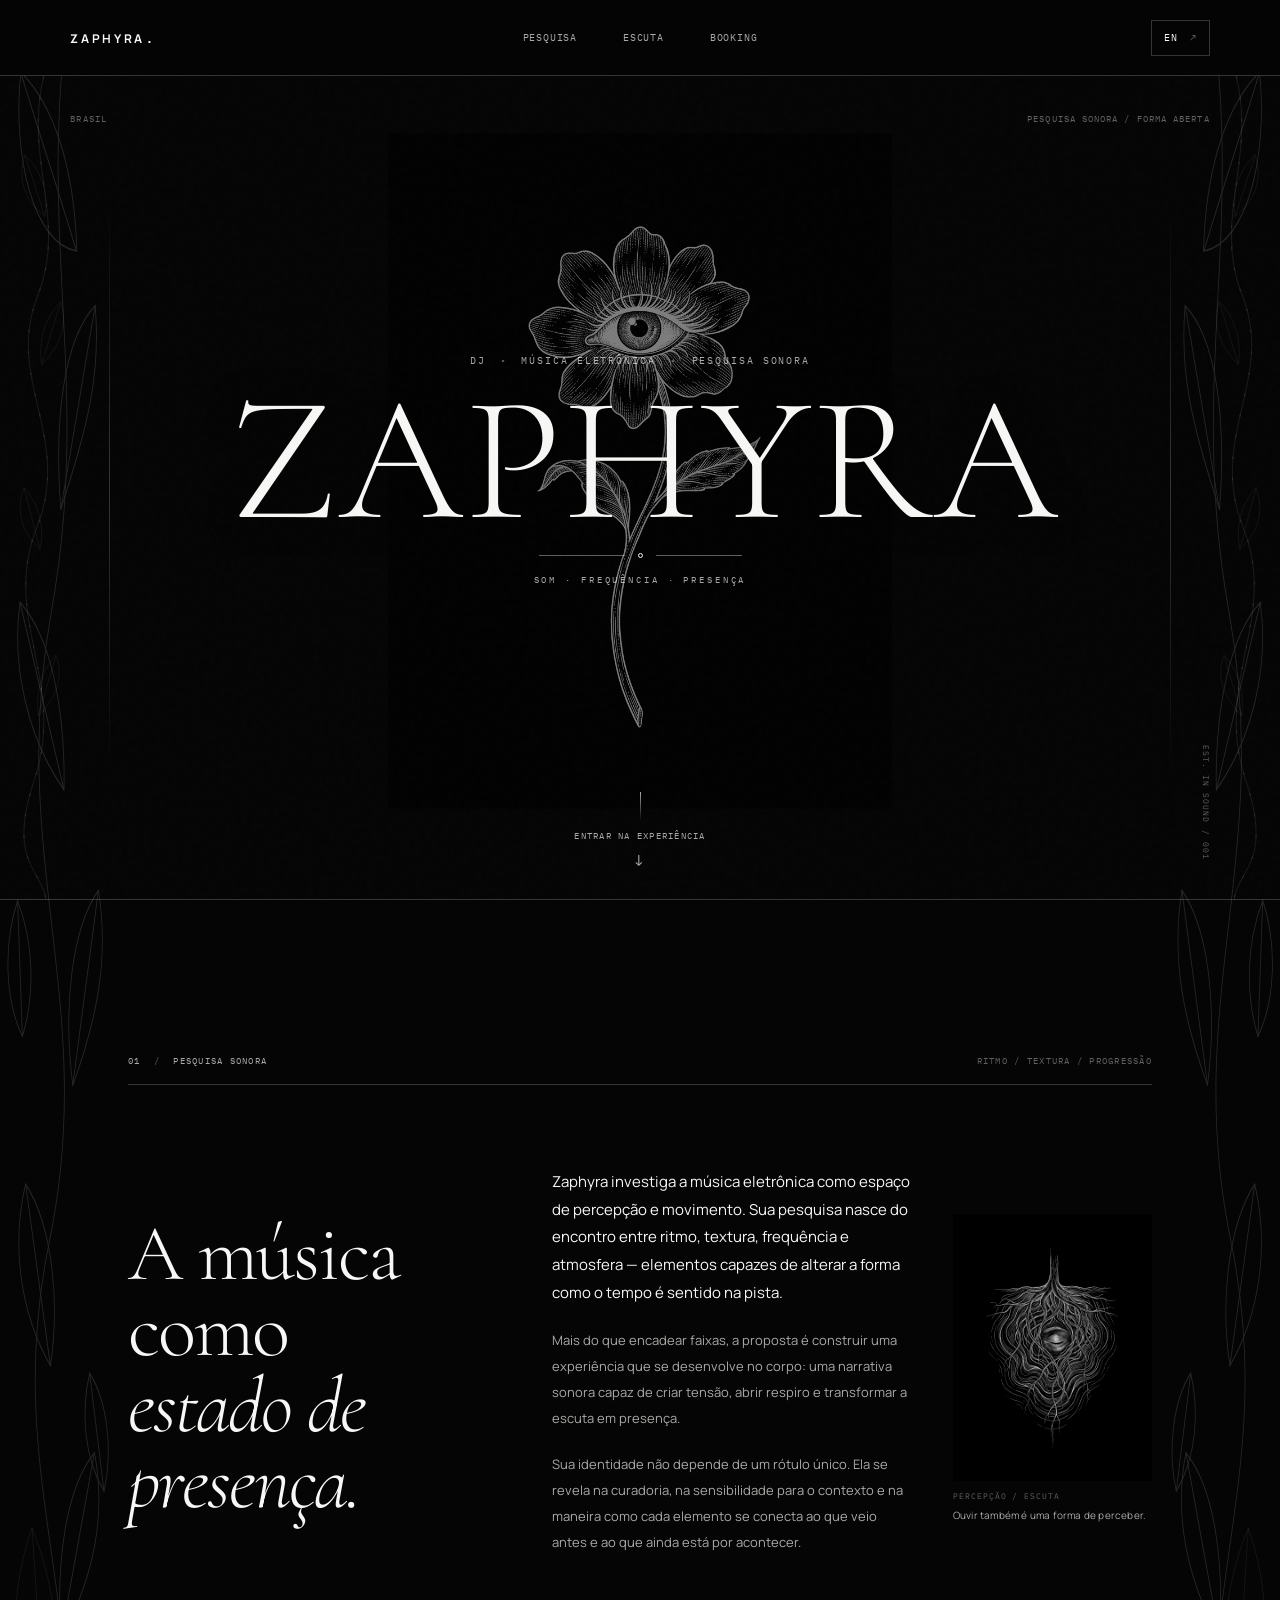
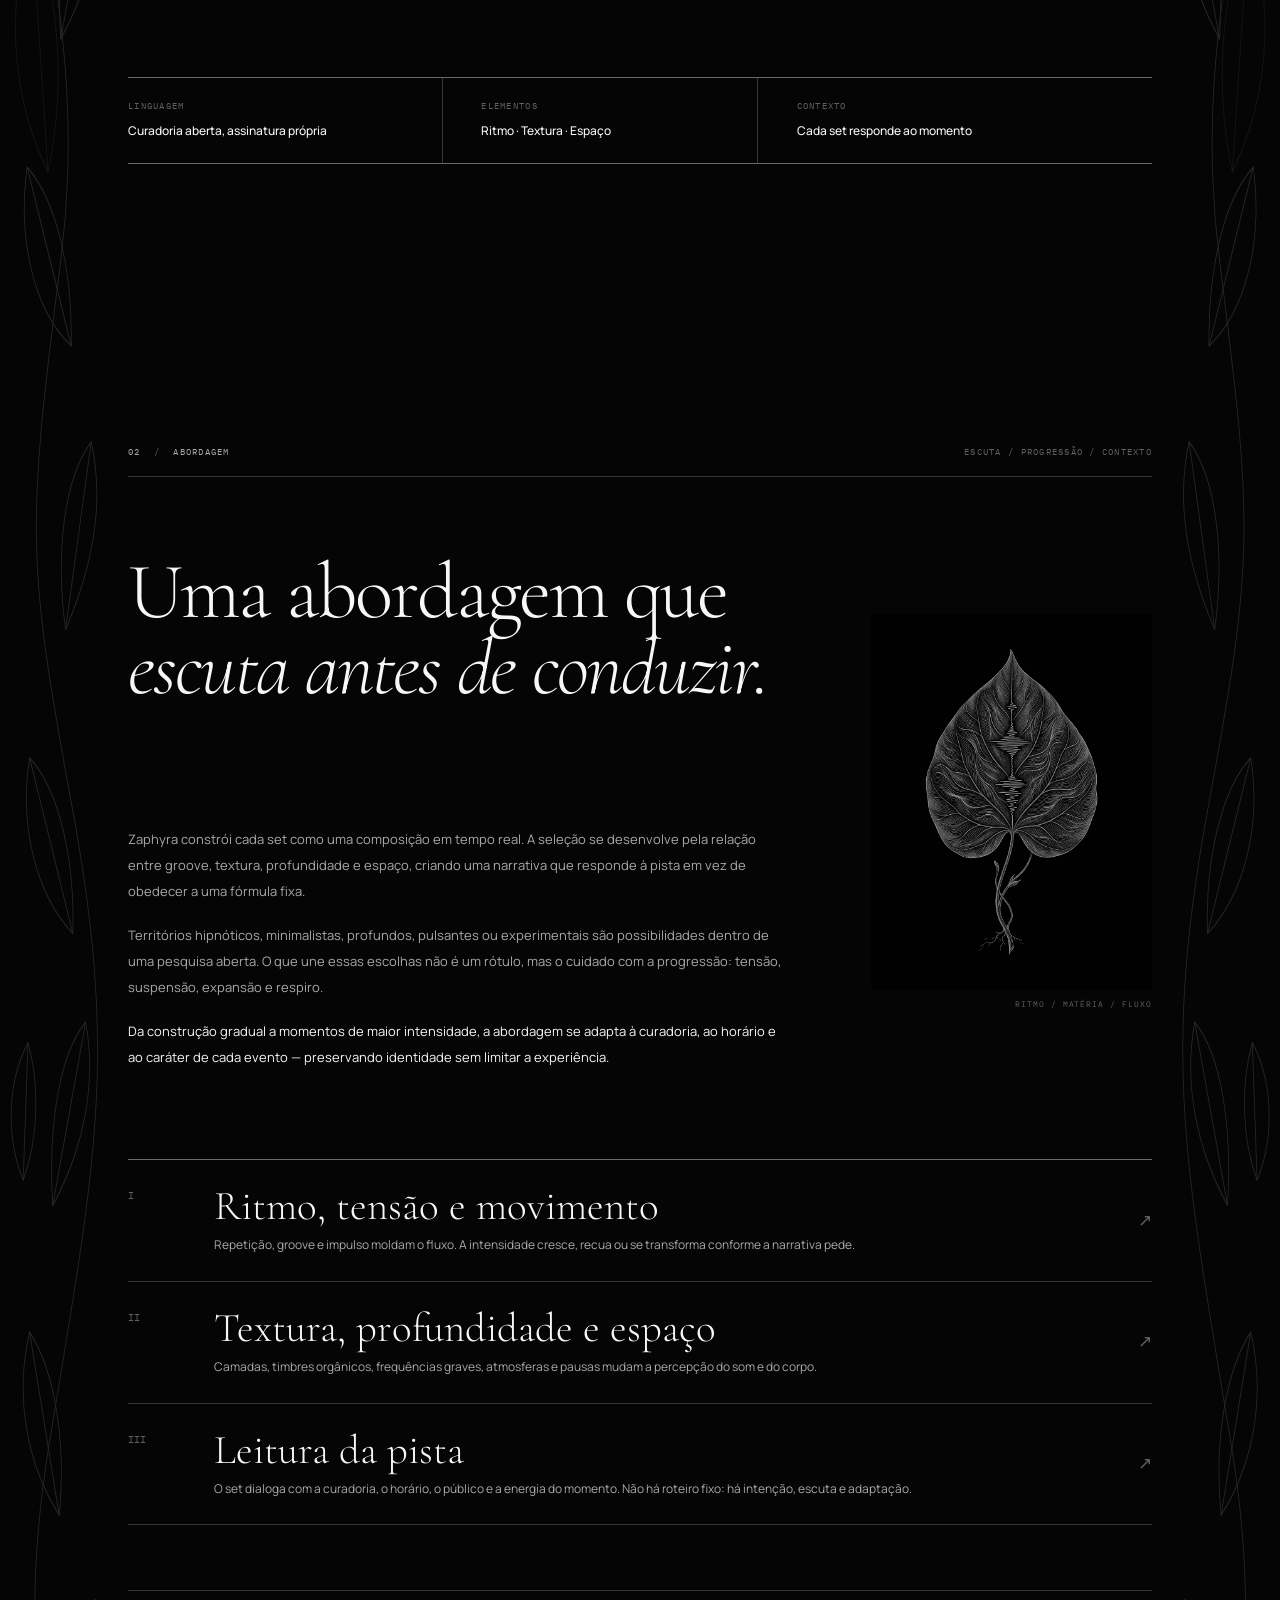
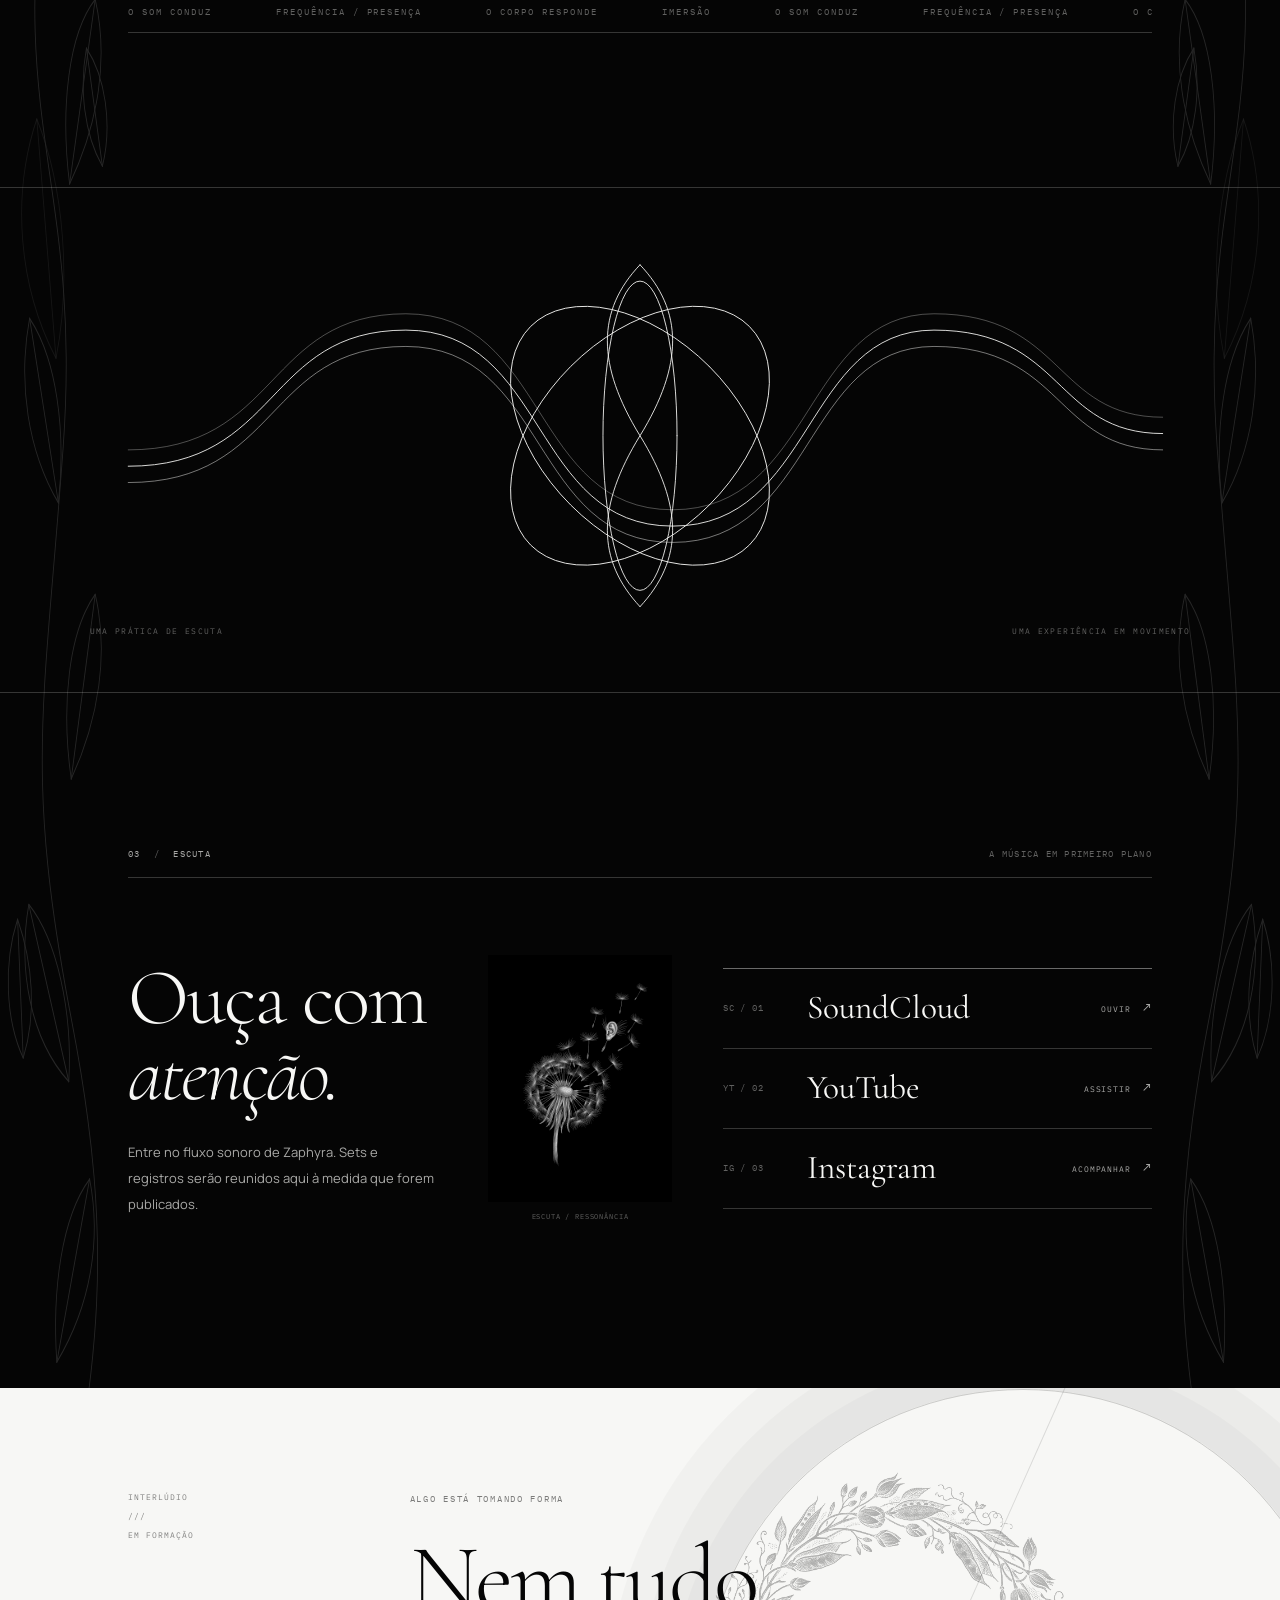
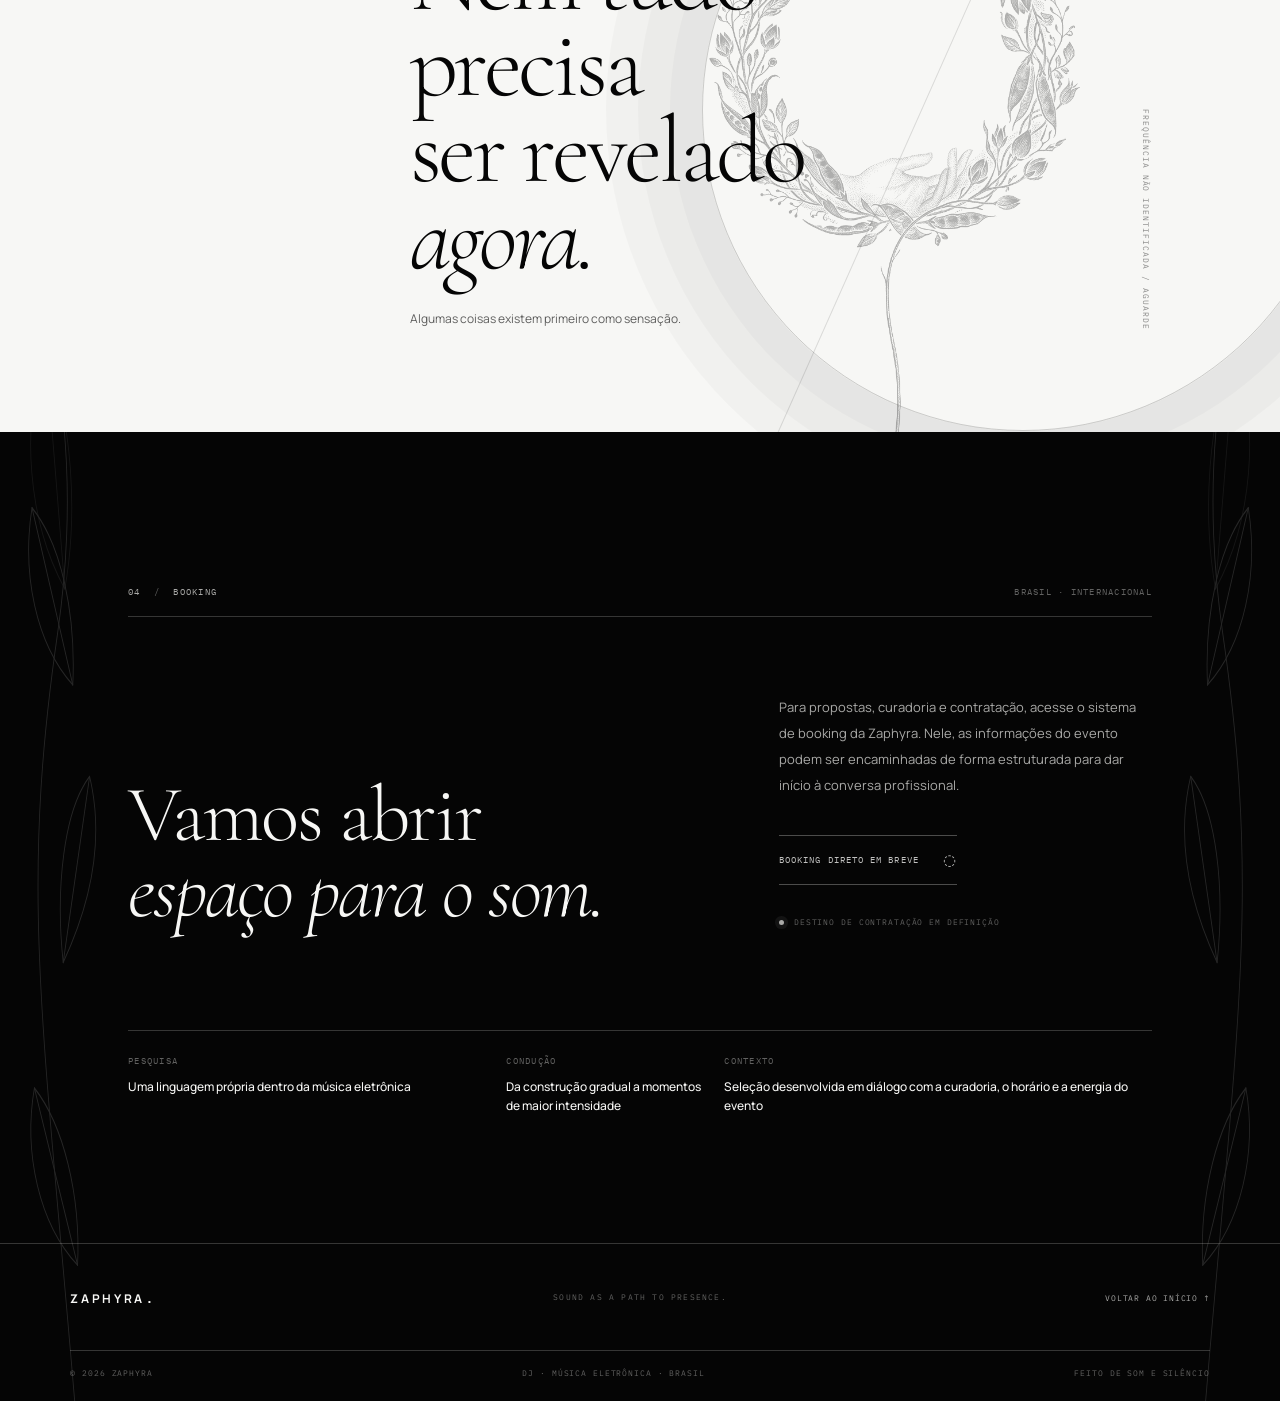
==== commit 0e9c25d8: "Add files via upload" ====
--- a/index.html
+++ b/index.html
@@ -11,14 +11,380 @@
   <meta property="og:title" content="Zaphyra — DJ & Pesquisa Sonora">
   <meta property="og:description" content="Som, frequência, presença. Uma pesquisa artística em movimento.">
   <meta property="og:locale" content="pt_BR">
-  <link rel="icon" href="favicon.svg" type="image/svg+xml">
+  <link rel="icon" href="favicon.svg?v=20261015-fix1" type="image/svg+xml">
   <link rel="alternate" hreflang="pt-BR" href="./">
   <link rel="alternate" hreflang="en" href="./en/">
   <link rel="preconnect" href="https://fonts.googleapis.com">
   <link rel="preconnect" href="https://fonts.gstatic.com" crossorigin>
   <link href="https://fonts.googleapis.com/css2?family=Cormorant+Garamond:wght@300;400;500;600&family=Manrope:wght@400;500;600;700&family=IBM+Plex+Mono:wght@400;500&display=swap" rel="stylesheet">
-  <link rel="stylesheet" href="assets/site.css">
-  <script src="assets/site.js" defer></script>
+<style id="zaphyra-inline-styles">
+:root {
+  color-scheme: dark;
+  --black: #050505;
+  --black-soft: #0a0a0a;
+  --white: #f7f7f5;
+  --white-dim: rgba(247, 247, 245, .68);
+  --white-low: rgba(247, 247, 245, .38);
+  --hairline: rgba(247, 247, 245, .2);
+  --hairline-strong: rgba(247, 247, 245, .42);
+  --display: "Cormorant Garamond", "Times New Roman", serif;
+  --sans: "Manrope", Arial, sans-serif;
+  --mono: "IBM Plex Mono", "Courier New", monospace;
+  --content: 1120px;
+}
+* { box-sizing: border-box; }
+html { background: var(--black); scroll-behavior: smooth; scroll-padding-top: 84px; }
+body { margin: 0; min-width: 320px; background: var(--black); color: var(--white); font-family: var(--sans); font-size: 14px; line-height: 1.8; overflow-x: clip; position: relative; isolation: isolate; }
+body::before, body::after { content: ""; position: absolute; z-index: -1; pointer-events: none; top: 0; bottom: 0; width: clamp(40px, 9.4vw, 142px); background-image: url("assets/botanical.svg?v=20261015-fix2"); background-repeat: no-repeat; background-position: center; background-size: 100% 100%; opacity: .13; }
+body::before { left: 0; }
+body::after { right: 0; transform: scaleX(-1); }
+a { color: inherit; text-decoration: none; }
+a:focus-visible { outline: 1px solid var(--white); outline-offset: 5px; }
+::selection { background: var(--white); color: var(--black); }
+.page-grain { position: fixed; inset: 0; pointer-events: none; z-index: 20; opacity: .035; background-image: url("data:image/svg+xml,%3Csvg viewBox='0 0 180 180' xmlns='http://www.w3.org/2000/svg'%3E%3Cfilter id='n'%3E%3CfeTurbulence type='fractalNoise' baseFrequency='.92' numOctaves='3' stitchTiles='stitch'/%3E%3C/filter%3E%3Crect width='100%25' height='100%25' filter='url(%23n)' opacity='.45'/%3E%3C/svg%3E"); }
+.skip-link { position: fixed; top: 8px; left: 8px; z-index: 100; padding: 10px 14px; background: var(--white); color: var(--black); transform: translateY(-150%); }
+.skip-link:focus { transform: translateY(0); }
+.header { height: 76px; padding: 0 clamp(22px, 5.5vw, 78px); display: grid; grid-template-columns: 1fr auto 1fr; align-items: center; gap: 28px; border-bottom: 1px solid var(--hairline); position: relative; z-index: 30; background: rgba(5,5,5,.88); backdrop-filter: blur(14px); }
+.wordmark { font-size: 12px; font-weight: 700; letter-spacing: .22em; justify-self: start; white-space: nowrap; }
+.wordmark__point, .footer__wordmark span { display: inline-block; margin-left: 2px; font-size: 16px; }
+.nav { display: flex; align-items: center; justify-content: center; gap: clamp(18px, 3.6vw, 52px); }
+.nav a, .language { font-family: var(--mono); font-size: 10px; letter-spacing: .08em; text-transform: uppercase; color: var(--white-dim); transition: color .25s ease; }
+.nav a:hover, .language:hover { color: var(--white); }
+.language { justify-self: end; color: var(--white); border: 1px solid var(--hairline); padding: 8px 12px; min-width: 52px; text-align: center; }
+.language span { margin-left: 5px; color: var(--white-low); }
+main, .footer { position: relative; z-index: 1; }
+.hero { min-height: min(850px, calc(100svh - 76px)); min-height: max(620px, calc(100svh - 76px)); position: relative; display: flex; flex-direction: column; align-items: center; justify-content: center; padding: 82px 24px 110px; overflow: hidden; border-bottom: 1px solid var(--hairline); }
+.hero::before, .hero::after { content: ""; position: absolute; top: 15%; bottom: 15%; width: 1px; background: linear-gradient(transparent, var(--hairline), transparent); }
+.hero::before { left: 8.5%; } .hero::after { right: 8.5%; }
+.hero__artwork { width: clamp(300px, 50vw, 650px); height: auto; max-height: 82%; object-fit: contain; position: absolute; left: 50%; top: 48%; transform: translate(-50%, -50%); opacity: .48; pointer-events: none; mix-blend-mode: screen; filter: grayscale(1) contrast(1.08); animation: artwork-drift 22s ease-in-out infinite alternate; }
+.hero__coordinates { position: absolute; top: 36px; left: clamp(22px, 5.5vw, 78px); right: clamp(22px, 5.5vw, 78px); display: flex; justify-content: space-between; font: 9px/1.5 var(--mono); letter-spacing: .12em; color: var(--white-low); }
+.hero__content { position: relative; z-index: 1; width: 100%; text-align: center; margin-top: -9px; }
+.eyebrow { margin: 0; font: 10px/1.7 var(--mono); letter-spacing: .19em; text-transform: uppercase; }
+.hero__eyebrow { color: var(--white-dim); }
+.hero__eyebrow span { color: var(--white-low); margin: 0 6px; }
+.hero__title { margin: 19px -0.06em 13px 0; color: var(--white); font: 300 clamp(4.4rem, 13.9vw, 12.8rem)/.82 var(--display); letter-spacing: .015em; text-transform: uppercase; text-shadow: 0 1px 32px rgba(0,0,0,.55); }
+.hero__rule { height: 18px; display: flex; justify-content: center; align-items: center; gap: 13px; }
+.hero__rule span { width: clamp(34px, 7vw, 86px); height: 1px; background: var(--white-low); }
+.hero__rule i { width: 5px; height: 5px; border: 1px solid var(--white); border-radius: 50%; }
+.hero__descriptor { margin: 8px 0 0; font: 9px/1.5 var(--mono); letter-spacing: .32em; color: var(--white-dim); }
+.scroll-cue { position: absolute; z-index: 2; bottom: 31px; display: flex; flex-direction: column; align-items: center; gap: 9px; font: 9px/1.4 var(--mono); letter-spacing: .14em; color: var(--white-dim); }
+.scroll-cue__line { display: block; height: 29px; width: 1px; background: linear-gradient(var(--white-dim), transparent); }
+.scroll-cue__arrow { font-size: 16px; line-height: 1; transition: transform .25s ease; }
+.scroll-cue:hover .scroll-cue__arrow { transform: translateY(3px); }
+.hero__folio { position: absolute; right: clamp(22px, 5.5vw, 78px); bottom: 39px; color: var(--white-low); font: 8px/1 var(--mono); letter-spacing: .13em; writing-mode: vertical-rl; }
+.section { width: min(100%, 1440px); margin: 0 auto; padding: clamp(88px, 12vw, 162px) clamp(24px, 10vw, 150px); }
+.section__head { display: flex; justify-content: space-between; gap: 20px; align-items: center; border-bottom: 1px solid var(--hairline); padding-bottom: 17px; margin-bottom: clamp(42px, 6vw, 80px); }
+.section__index, .section__aside { font: 9px/1.5 var(--mono); letter-spacing: .14em; color: var(--white-dim); margin: 0; text-transform: uppercase; }
+.section__index span { color: var(--white-low); padding: 0 7px; }
+.section__aside { color: var(--white-low); text-align: right; }
+.research-grid { display: grid; grid-template-columns: 1.1fr .8fr; gap: clamp(40px, 8vw, 126px); align-items: start; }
+.display-title { margin: 0; font: 300 clamp(2.8rem, 6.2vw, 6rem)/.96 var(--display); letter-spacing: -.025em; font-weight: 300; }
+.display-title em, .signal h2 em { font-weight: 300; }
+.copy-column { max-width: 510px; padding-top: 6px; color: var(--white-dim); font-size: 13px; line-height: 2; }
+.copy-column p { margin: 0 0 20px; }
+.copy-column .lead { color: var(--white); font-size: 15px; line-height: 1.85; }
+.artist-range { margin-top: clamp(58px, 8vw, 110px); border-top: 1px solid var(--hairline-strong); border-bottom: 1px solid var(--hairline-strong); display: grid; grid-template-columns: 1fr 1fr 1.25fr; }
+.artist-range__item { padding: 22px 20px 23px 0; display: flex; flex-direction: column; gap: 8px; border-right: 1px solid var(--hairline); }
+.artist-range__item + .artist-range__item { padding-left: clamp(18px, 3vw, 42px); }
+.artist-range__item:last-child { border-right: 0; }
+.meta-label { color: var(--white-low); font: 9px/1.4 var(--mono); letter-spacing: .14em; text-transform: uppercase; }
+.artist-range strong, .booking-specs strong { font-size: 12px; font-weight: 500; line-height: 1.6; }
+.section--language { padding-top: clamp(78px, 10vw, 128px); }
+.language-list { margin-top: clamp(50px, 7vw, 90px); border-top: 1px solid var(--hairline-strong); }
+.language-row { display: grid; grid-template-columns: 64px 1fr auto; gap: 22px; align-items: center; padding: 24px 0 25px; border-bottom: 1px solid var(--hairline); }
+.language-row__number { align-self: start; padding-top: 5px; color: var(--white-low); font: 10px/1.4 var(--mono); }
+.language-row h3 { margin: 0; font: 300 clamp(1.9rem, 3.2vw, 3.25rem)/1.1 var(--display); }
+.language-row p { margin: 5px 0 0; color: var(--white-dim); font-size: 12px; }
+.language-row__mark { color: var(--white-low); font-size: 17px; transition: transform .25s ease, color .25s ease; }
+.language-row:hover .language-row__mark { color: var(--white); transform: translate(3px,-3px); }
+
+
+.echo-line { margin-top: 65px; padding: 16px 0; overflow: hidden; color: var(--white-low); font: 9px/1 var(--mono); letter-spacing: .22em; border-top: 1px solid var(--hairline); border-bottom: 1px solid var(--hairline); }
+.echo-line__track { display: flex; width: max-content; animation: echo-travel 46s linear infinite; }
+.echo-line__group { display: flex; flex: 0 0 auto; align-items: center; gap: clamp(34px, 5vw, 76px); padding-right: clamp(34px, 5vw, 76px); }
+.echo-line__group span { white-space: nowrap; }
+.echo-line:hover .echo-line__track { animation-play-state: paused; }
+.interlude { min-height: 310px; display: flex; flex-direction: column; justify-content: center; padding: 55px clamp(24px, 7vw, 90px); border-top: 1px solid var(--hairline); border-bottom: 1px solid var(--hairline); overflow: hidden; }
+.interlude__art { width: 100%; max-width: 980px; align-self: center; color: var(--white); opacity: .62; }
+.interlude__art svg { display: block; width: 100%; height: auto; }
+.interlude__caption { display: flex; justify-content: space-between; gap: 20px; max-width: 1120px; width: 100%; align-self: center; margin: 12px auto 0; color: var(--white-low); font: 8px/1.5 var(--mono); letter-spacing: .17em; }
+.section--listening { padding-bottom: clamp(100px, 13vw, 170px); }
+.listening-grid { display: grid; grid-template-columns: .85fr 1fr; gap: clamp(45px, 8vw, 125px); align-items: start; }
+.listening-intro > p { color: var(--white-dim); max-width: 320px; margin: 26px 0 0; font-size: 13px; line-height: 2; }
+.platforms { border-top: 1px solid var(--hairline-strong); }
+.platform-link { display: grid; grid-template-columns: 66px 1fr auto; gap: 18px; min-height: 80px; align-items: center; border-bottom: 1px solid var(--hairline); transition: padding .25s ease; }
+.platform-link:hover { padding-left: 8px; }
+.platform-link__code { color: var(--white-low); font: 9px/1.4 var(--mono); letter-spacing: .08em; }
+.platform-link__name { font: 400 clamp(1.55rem, 2.6vw, 2.4rem)/1.2 var(--display); }
+.platform-link__action { font: 8px/1.4 var(--mono); letter-spacing: .1em; color: var(--white-dim); white-space: nowrap; }
+.platform-link__action b { margin-left: 7px; font-size: 13px; font-weight: 400; }
+.signal { min-height: 550px; background: var(--white); color: var(--black); display: grid; grid-template-columns: minmax(100px, .55fr) 1fr minmax(70px, .45fr); align-items: center; padding: clamp(50px, 8vw, 112px) clamp(24px, 10vw, 150px); position: relative; overflow: hidden; }
+.signal::before { content: ""; position: absolute; width: clamp(320px, 50vw, 680px); aspect-ratio: 1; border: 1px solid rgba(0,0,0,.18); border-radius: 50%; right: -5%; top: 50%; transform: translateY(-50%); box-shadow: 0 0 0 32px rgba(0,0,0,.025), 0 0 0 64px rgba(0,0,0,.025), 0 0 0 96px rgba(0,0,0,.025); }
+.signal::after { content: ""; position: absolute; height: 125%; width: 1px; top: -12.5%; right: 28%; background: rgba(0,0,0,.12); transform: rotate(24deg); }
+.signal__index { align-self: start; display: flex; flex-direction: column; gap: 7px; color: rgba(0,0,0,.48); font: 8px/1.5 var(--mono); letter-spacing: .12em; }
+.signal__body { position: relative; z-index: 1; }
+.signal__body .eyebrow { color: rgba(0,0,0,.5); font-size: 9px; margin-bottom: 30px; }
+.signal h2 { font: 300 clamp(3.4rem, 7.4vw, 7.3rem)/.91 var(--display); letter-spacing: -.035em; margin: 0; }
+.signal__body > p:last-child { margin: 27px 0 0; font-size: 12px; color: rgba(0,0,0,.62); }
+.signal__coordinates { align-self: end; justify-self: end; writing-mode: vertical-rl; font: 8px/1.5 var(--mono); letter-spacing: .12em; color: rgba(0,0,0,.45); }
+.section--booking { padding-top: clamp(94px, 12vw, 160px); padding-bottom: clamp(84px, 10vw, 130px); }
+.booking-layout { display: grid; grid-template-columns: 1fr .68fr; gap: clamp(40px, 8vw, 120px); align-items: end; }
+.booking-copy { color: var(--white-dim); max-width: 380px; font-size: 13px; line-height: 2; }
+.booking-copy > p:first-child { margin-top: 0; }
+.booking-action { display: inline-flex; align-items: center; gap: 24px; margin-top: 24px; padding: 13px 0; border-top: 1px solid var(--white-low); border-bottom: 1px solid var(--white-low); color: var(--white); font: 9px/1.5 var(--mono); letter-spacing: .12em; text-transform: uppercase; transition: gap .35s ease, border-color .35s ease; }
+.booking-action:hover, .booking-action:focus-visible { gap: 34px; border-color: var(--white); }
+.booking-action span:last-child { font-size: 15px; }
+
+.booking-copy__status { display: flex; align-items: center; gap: 10px; margin: 30px 0 0; color: var(--white-low); font: 8px/1.8 var(--mono); letter-spacing: .11em; }
+.status-dot { display: inline-block; width: 5px; height: 5px; border-radius: 50%; background: var(--white-dim); box-shadow: 0 0 0 4px rgba(255,255,255,.06); }
+.booking-specs { display: grid; grid-template-columns: 1fr .55fr 1.2fr; gap: 22px; margin-top: clamp(55px, 8vw, 100px); padding: 24px 0 0; border-top: 1px solid var(--hairline); }
+.booking-specs > div { display: flex; flex-direction: column; gap: 10px; }
+.footer { padding: 39px clamp(24px, 5.5vw, 78px) 22px; border-top: 1px solid var(--hairline); background: transparent; }
+.footer__top { display: grid; grid-template-columns: 1fr 1fr 1fr; align-items: center; gap: 18px; padding-bottom: 38px; }
+.footer__wordmark { font-size: 12px; font-weight: 700; letter-spacing: .22em; }
+.footer__top > p { text-align: center; margin: 0; color: var(--white-low); font: 8px/1.7 var(--mono); letter-spacing: .15em; }
+.back-top { justify-self: end; font: 8px/1.5 var(--mono); letter-spacing: .1em; color: var(--white-dim); }
+.back-top:hover { color: var(--white); }
+.footer__bottom { display: flex; align-items: center; justify-content: space-between; gap: 16px; padding-top: 16px; border-top: 1px solid var(--hairline); color: var(--white-low); font: 8px/1.5 var(--mono); letter-spacing: .11em; }
+.js .reveal { opacity: 0; transform: translateY(18px); transition: opacity .8s ease, transform .8s cubic-bezier(.2,.65,.25,1); }
+.js .reveal.is-visible { opacity: 1; transform: translateY(0); }
+@keyframes artwork-drift { from { transform: translate(-50%,-49%) scale(1); } to { transform: translate(-50%,-51%) scale(1.025); } }
+@media (min-width: 1500px) { .hero__title { font-size: 13rem; } }
+@media (max-width: 900px) {
+  body::before, body::after { width: 42px; opacity: .14; }
+  .header { padding-inline: 24px; }
+  .section { padding-inline: clamp(28px, 7vw, 68px); }
+  .research-grid, .listening-grid { grid-template-columns: 1fr; gap: 32px; }
+  .copy-column { max-width: 650px; }
+  .signal { grid-template-columns: 95px 1fr 28px; padding-inline: clamp(26px, 7vw, 70px); }
+  .signal::before { right: -26%; }
+  .signal::after { right: 20%; }
+  .booking-layout { grid-template-columns: 1fr; gap: 31px; }
+  .booking-copy { max-width: 510px; }
+}
+@media (max-width: 600px) {
+  html { scroll-padding-top: 70px; }
+  body::before, body::after { width: 23px; opacity: .10; }
+  .site-current { top: 68px; height: calc(100vh - 68px); height: calc(100svh - 68px); opacity: .15; }
+  .header { height: 68px; grid-template-columns: 1fr auto auto; gap: 16px; padding-inline: 19px; }
+  .wordmark { font-size: 10px; letter-spacing: .17em; }
+  .nav { gap: 14px; }
+  .nav a { font-size: 8px; letter-spacing: .02em; }
+  .language { padding: 7px 8px; min-width: auto; font-size: 8px; }
+  .hero { min-height: max(600px, calc(91svh - 68px)); padding: 82px 18px 105px; }
+  .hero__coordinates { top: 24px; left: 20px; right: 20px; font-size: 8px; }
+  .hero__artwork { width: 108vw; max-width: 570px; opacity: .38; }
+  .hero__title { font-size: clamp(3.55rem, 15vw, 6.2rem); letter-spacing: -.005em; }
+  .hero__eyebrow { font-size: 8px; letter-spacing: .12em; }
+  .hero__eyebrow span { margin-inline: 3px; }
+  .hero__descriptor { letter-spacing: .2em; font-size: 8px; }
+  .hero::before { left: 7%; } .hero::after { right: 7%; }
+  .scroll-cue { bottom: 26px; font-size: 8px; }
+  .hero__folio { right: 18px; bottom: 36px; font-size: 7px; }
+  .section { padding: 82px 26px; }
+  .section__head { align-items: flex-start; margin-bottom: 42px; }
+  .section__index, .section__aside { font-size: 8px; letter-spacing: .08em; }
+  .section__aside { max-width: 42%; }
+  .display-title { font-size: clamp(2.7rem, 12vw, 4.3rem); }
+  .copy-column .lead { font-size: 14px; }
+  .artist-range { grid-template-columns: 1fr 1fr; }
+  .artist-range__item { padding: 18px 10px 18px 0; }
+  .artist-range__item + .artist-range__item { padding-left: 15px; }
+  .artist-range__item:nth-child(2) { border-right: 0; }
+  .artist-range__item:nth-child(3) { grid-column: 1 / -1; border-top: 1px solid var(--hairline); border-right: 0; padding-left: 0; }
+  .artist-range strong, .booking-specs strong { font-size: 11px; }
+  .language-row { grid-template-columns: 28px 1fr auto; gap: 12px; padding-block: 21px; }
+  .language-row h3 { font-size: 2rem; }
+  .language-row p { max-width: 260px; font-size: 11px; line-height: 1.8; }
+  .echo-line { gap: 30px; white-space: nowrap; margin-top: 48px; }
+  .echo-line span:last-child { display: none; }
+  .interlude { min-height: 230px; padding: 42px 20px; }
+  .interlude__caption { font-size: 7px; letter-spacing: .08em; }
+  .platform-link { grid-template-columns: 48px 1fr auto; gap: 10px; min-height: 72px; }
+  .platform-link__code { font-size: 8px; }
+  .platform-link__name { font-size: 1.8rem; }
+  .platform-link__action { font-size: 7px; letter-spacing: .03em; }
+  .platform-link__action b { margin-left: 3px; }
+  .signal { min-height: 510px; grid-template-columns: 1fr 24px; gap: 12px; padding: 55px 26px; }
+  .signal__index { grid-column: 1 / -1; flex-direction: row; justify-content: space-between; }
+  .signal__body { align-self: center; }
+  .signal h2 { font-size: clamp(3.2rem, 13vw, 5rem); }
+  .signal__coordinates { grid-column: 2; grid-row: 2; align-self: end; font-size: 7px; }
+  .signal::before { width: 380px; right: -230px; opacity: .75; }
+  .signal::after { right: 14%; }
+  .booking-specs { grid-template-columns: 1fr 1fr; gap: 24px 15px; }
+  .booking-specs > div:last-child { grid-column: 1 / -1; }
+  .booking-copy__status { font-size: 7px; }
+  .footer { padding: 30px 22px 18px; }
+  .footer__top { grid-template-columns: 1fr auto; row-gap: 19px; padding-bottom: 25px; }
+  .footer__top > p { grid-column: 1 / -1; grid-row: 2; text-align: left; }
+  .back-top { grid-column: 2; grid-row: 1; font-size: 7px; }
+  .footer__bottom { display: grid; grid-template-columns: 1fr auto; gap: 9px; font-size: 7px; }
+  .footer__bottom span:last-child { grid-column: 1 / -1; }
+}
+@media (prefers-reduced-motion: reduce) {
+  *, *::before, *::after { scroll-behavior: auto !important; animation-duration: .01ms !important; animation-iteration-count: 1 !important; transition-duration: .01ms !important; }
+  .js .reveal { opacity: 1; transform: none; }
+}
+
+
+/* Integrated artwork: each supplied engraving belongs to a different movement of the page. */
+.research-grid { grid-template-columns: 1fr .94fr .52fr; gap: clamp(24px, 3.2vw, 46px); align-items: center; }
+.section-artwork, .approach-artwork, .listening-artwork { margin: 0; min-width: 0; }
+.section-artwork img, .approach-artwork img, .listening-artwork img { display: block; width: 100%; height: auto; object-fit: contain; filter: grayscale(1) contrast(1.08); mix-blend-mode: screen; }
+.section-artwork--roots img { max-height: 350px; opacity: .82; }
+.section-artwork figcaption, .approach-artwork figcaption, .listening-artwork figcaption { margin-top: 9px; color: var(--white-low); font: 8px/1.6 var(--mono); letter-spacing: .12em; text-transform: uppercase; }
+.section-artwork figcaption { display: flex; flex-direction: column; gap: 4px; }
+.section-artwork figcaption span:last-child { text-transform: none; letter-spacing: .02em; font-family: var(--sans); font-size: 10px; line-height: 1.6; color: var(--white-dim); }
+.language-heading { display: grid; grid-template-columns: minmax(0, 1fr) minmax(220px, .43fr); gap: clamp(34px, 7vw, 100px); align-items: center; }
+.approach-copy { max-width: 720px; margin-top: 30px; color: var(--white-dim); font-size: 13px; line-height: 2; }
+.approach-copy p { margin: 0 0 18px; }
+.approach-copy p:last-child { margin-bottom: 0; color: var(--white); }
+.approach-artwork { align-self: stretch; display: flex; flex-direction: column; justify-content: center; max-width: 330px; width: 100%; justify-self: end; }
+.approach-artwork img { max-height: 510px; opacity: .7; }
+.approach-artwork figcaption { text-align: right; }
+.language-list { margin-top: clamp(54px, 7vw, 92px); }
+.listening-grid { grid-template-columns: .72fr .43fr 1fr; gap: clamp(25px, 4vw, 58px); align-items: center; }
+.listening-artwork { align-self: center; max-width: 245px; justify-self: center; }
+.listening-artwork img { max-height: 390px; opacity: .83; }
+.listening-artwork figcaption { text-align: center; font-size: 7px; }
+.signal__artwork { position: absolute; z-index: 0; right: clamp(5%, 10vw, 15%); top: 50%; transform: translateY(-50%); height: 118%; max-height: 690px; width: auto; max-width: 48%; object-fit: contain; opacity: .34; pointer-events: none; mix-blend-mode: multiply; }
+.signal__index, .signal__body, .signal__coordinates { z-index: 1; }
+.signal__body { max-width: 620px; }
+@media (max-width: 1100px) {
+  .research-grid { grid-template-columns: 1fr .92fr; gap: 34px; }
+  .section-artwork--roots { grid-column: 1 / -1; display: flex; align-items: center; justify-content: center; gap: 22px; padding-top: 4px; }
+  .section-artwork--roots img { width: clamp(110px, 20vw, 190px); max-height: 235px; }
+  .section-artwork--roots figcaption { max-width: 210px; }
+  .language-heading { grid-template-columns: minmax(0, 1fr) minmax(190px, .42fr); gap: 28px; }
+  .listening-grid { grid-template-columns: minmax(0, 1fr) minmax(130px, .42fr); gap: 26px; }
+  .listening-artwork { grid-column: 2; grid-row: 1; width: 100%; }
+  .platforms { grid-column: 1 / -1; }
+}
+@media (max-width: 600px) {
+  .research-grid { grid-template-columns: 1fr; gap: 27px; }
+  .section-artwork--roots { grid-column: auto; justify-content: flex-start; padding-top: 6px; }
+  .section-artwork--roots img { width: 112px; max-height: 154px; }
+  .section-artwork--roots figcaption span:last-child { font-size: 9px; }
+  .language-heading { grid-template-columns: minmax(0, 1fr) 104px; gap: 8px 14px; align-items: start; }
+  .approach-artwork { grid-column: 2; grid-row: 1 / span 2; width: 104px; align-self: center; padding-top: 8px; }
+  .approach-artwork img { max-height: 205px; }
+  .approach-artwork figcaption { font-size: 6px; letter-spacing: .04em; }
+  .approach-copy { grid-column: 1 / -1; margin-top: 26px; font-size: 12px; line-height: 1.9; }
+  .approach-copy p { margin-bottom: 15px; }
+  .language-list { margin-top: 43px; }
+  .listening-grid { grid-template-columns: minmax(0, 1fr) 104px; gap: 18px 12px; align-items: start; }
+  .listening-intro { grid-column: 1; }
+  .listening-intro > p { margin-top: 18px; font-size: 12px; }
+  .listening-artwork { grid-column: 2; grid-row: 1; width: 104px; justify-self: end; align-self: center; }
+  .listening-artwork img { max-height: 220px; }
+  .listening-artwork figcaption { font-size: 6px; letter-spacing: .04em; }
+  .platforms { grid-column: 1 / -1; }
+  .signal { isolation: isolate; }
+  .signal__artwork { right: -8px; max-width: 57%; height: 78%; opacity: .2; }
+  .signal__body { max-width: 100%; }
+}
+
+/* Refined approach composition: editorial title and copy share the left field, artwork anchors the right. */
+.language-heading { grid-template-columns: minmax(0, 1fr) minmax(220px, .43fr); grid-template-rows: auto 1fr; align-items: start; }
+.language-heading > .display-title { grid-column: 1; grid-row: 1; }
+.language-heading > .approach-copy { grid-column: 1; grid-row: 2; }
+.language-heading > .approach-artwork { grid-column: 2; grid-row: 1 / span 2; }
+@media (max-width: 600px) {
+  .language-heading { grid-template-columns: minmax(0, 1fr) 104px; grid-template-rows: auto auto; gap: 8px 14px; }
+  .language-heading > .display-title { grid-column: 1; grid-row: 1; font-size: clamp(2.35rem, 10.5vw, 3.6rem); }
+  .language-heading > .approach-copy { grid-column: 1 / -1; grid-row: 2; margin-top: 26px; }
+  .language-heading > .approach-artwork { grid-column: 2; grid-row: 1; width: 104px; align-self: center; padding-top: 8px; }
+}
+
+
+/* Corrente gráfica contínua: a linha percorre visualmente a página inteira, sem competir com o conteúdo. */
+.site-current { position: fixed; z-index: 0; pointer-events: none; top: 76px; left: 0; right: 0; height: calc(100vh - 76px); height: calc(100svh - 76px); overflow: hidden; color: var(--white); opacity: .21; mix-blend-mode: screen; }
+.site-current svg { width: 100%; height: 100%; display: block; overflow: visible; }
+.site-current__rail { opacity: .56; animation: current-breath 19s ease-in-out infinite alternate; }
+.site-current__branches { opacity: .40; transform-box: fill-box; transform-origin: center; animation: branch-breath 27s ease-in-out infinite alternate; }
+.site-current__trace { stroke-dasharray: 2 24; stroke-dashoffset: 0; opacity: .66; animation: trace-travel 34s linear infinite; }
+
+/* Sutileza em movimento: gravura desenhada, não interface animada em excesso. */
+.scroll-cue__line { transform-origin: top center; animation: cue-breath 5.5s ease-in-out infinite; }
+.hero__rule i { animation: center-mark-breath 7s ease-in-out infinite; }
+
+/* Gravuras de cada seção flutuam apenas alguns pixels quando estão na viewport. */
+.motion-art img { transform-origin: center; }
+.motion-art.is-active img { animation: engraving-breath 23s ease-in-out infinite alternate; }
+.signal__artwork.is-active { animation: signal-breath 27s ease-in-out infinite alternate; }
+
+/* A linha horizontal se revela em sequência e depois respira em conjunto. */
+.interlude__art { overflow: visible; }
+.interlude__art svg { overflow: visible; }
+.interlude__wave-group,
+.interlude__geometry,
+.interlude__spine { transform-box: view-box; transform-origin: 50% 52%; }
+.interlude__art .wave-line { stroke-dasharray: 1600 1600; stroke-dashoffset: 1600; }
+.interlude__art .geometry-line { stroke-dasharray: 920 920; stroke-dashoffset: 920; }
+.interlude__art .spine-line { stroke-dasharray: 640 640; stroke-dashoffset: 640; }
+.interlude__art.is-active .wave-line { animation: line-draw 4.8s cubic-bezier(.4,0,.2,1) forwards; }
+.interlude__art.is-active .wave-line--secondary { animation-delay: .24s; }
+.interlude__art.is-active .wave-line--tertiary { animation-delay: .48s; }
+.interlude__art.is-active .geometry-line { animation: line-draw 4.6s cubic-bezier(.4,0,.2,1) forwards; }
+.interlude__art.is-active .geometry-line--one { animation-delay: .55s; }
+.interlude__art.is-active .geometry-line--two { animation-delay: .82s; }
+.interlude__art.is-active .geometry-line--three { animation-delay: 1.1s; }
+.interlude__art.is-active .spine-line { animation: line-draw 3.5s cubic-bezier(.4,0,.2,1) .8s forwards; }
+.interlude__art.is-active .interlude__wave-group { animation: wave-flow 19s ease-in-out 5s infinite alternate; }
+.interlude__art.is-active .interlude__geometry { animation: geometry-breath 24s ease-in-out 5.4s infinite alternate; }
+.interlude__art.is-active .interlude__spine { animation: spine-breath 10s ease-in-out 4.2s infinite alternate; }
+
+@keyframes line-draw { to { stroke-dashoffset: 0; } }
+@keyframes echo-travel { from { transform: translateX(0); } to { transform: translateX(-50%); } }
+@keyframes trace-travel { to { stroke-dashoffset: -520; } }
+@keyframes current-breath { 0% { opacity: .36; } 100% { opacity: .72; } }
+@keyframes branch-breath { 0% { opacity: .25; transform: translateX(-1px); } 100% { opacity: .48; transform: translateX(1px); } }
+@keyframes wave-flow {
+  0% { transform: translateX(-3px) scaleY(.995); }
+  100% { transform: translateX(3px) scaleY(1.005); }
+}
+@keyframes geometry-breath {
+  0% { transform: rotate(-.35deg) scale(.997); }
+  100% { transform: rotate(.35deg) scale(1.008); }
+}
+@keyframes spine-breath {
+  0% { opacity: .62; }
+  100% { opacity: .95; }
+}
+@keyframes engraving-breath {
+  0% { transform: translateY(3px) scale(1); }
+  100% { transform: translateY(-3px) scale(1.012); }
+}
+@keyframes signal-breath {
+  0% { transform: translateY(calc(-50% + 4px)) scale(.995); opacity: .30; }
+  100% { transform: translateY(calc(-50% - 4px)) scale(1.012); opacity: .38; }
+}
+@keyframes cue-breath {
+  0%, 100% { opacity: .55; transform: scaleY(.82); }
+  50% { opacity: .95; transform: scaleY(1); }
+}
+@keyframes center-mark-breath {
+  0%, 100% { transform: scale(.85); opacity: .55; }
+  50% { transform: scale(1.12); opacity: 1; }
+}
+
+@media (prefers-reduced-motion: reduce) {
+  *, *::before, *::after { animation: none !important; transition: none !important; scroll-behavior: auto !important; }
+  .js .reveal { opacity: 1; transform: none; }
+  .site-current__rail, .site-current__branches, .site-current__trace { animation: none !important; }
+  .echo-line__track { animation: none !important; transform: none !important; }
+  .echo-line__group[aria-hidden="true"] { display: none; }
+  .interlude__art .wave-line,
+  .interlude__art .geometry-line,
+  .interlude__art .spine-line { stroke-dasharray: none; stroke-dashoffset: 0; }
+}
+
+/* Booking stays intentionally inactive until the published application URL is known. */
+.booking-action--pending { cursor: default; opacity: .78; }
+.booking-action--pending:hover { gap: 24px; border-color: var(--white-low); }
+
+</style>
 </head>
 <body class="site site--pt">
   <a class="skip-link" href="#conteudo">Pular para o conteúdo</a>
@@ -58,7 +424,7 @@
   <main id="conteudo">
     <section class="hero" id="inicio" aria-labelledby="hero-title">
       <div class="hero__coordinates" aria-hidden="true"><span>BRASIL</span><span>PESQUISA SONORA / FORMA ABERTA</span></div>
-      <img class="hero__artwork" src="assets/art-flower-eye.webp" alt="" width="896" height="1200" fetchpriority="high">
+      <img class="hero__artwork" src="assets/art-flower-eye.webp?v=20261015-fix2" alt="" width="896" height="1200" fetchpriority="high">
       <div class="hero__content">
         <p class="eyebrow hero__eyebrow">DJ <span>•</span> MÚSICA ELETRÔNICA <span>•</span> PESQUISA SONORA</p>
         <h1 class="hero__title" id="hero-title">Zaphyra</h1>
@@ -82,7 +448,7 @@
           <p>Sua identidade não depende de um rótulo único. Ela se revela na curadoria, na sensibilidade para o contexto e na maneira como cada elemento se conecta ao que veio antes e ao que ainda está por acontecer.</p>
         </div>
         <figure class="section-artwork section-artwork--roots reveal motion-art" aria-label="Gravura sobre percepção e escuta">
-          <img src="assets/art-roots-eye.webp" alt="" width="896" height="1200" loading="lazy">
+          <img src="assets/art-roots-eye.webp?v=20261015-fix2" alt="" width="896" height="1200" loading="lazy">
           <figcaption><span>PERCEPÇÃO / ESCUTA</span><span>Ouvir também é uma forma de perceber.</span></figcaption>
         </figure>
       </div>
@@ -106,7 +472,7 @@
           <p>Da construção gradual a momentos de maior intensidade, a abordagem se adapta à curadoria, ao horário e ao caráter de cada evento — preservando identidade sem limitar a experiência.</p>
         </div>
         <figure class="approach-artwork reveal motion-art" aria-label="Gravura botânica atravessada por uma onda de frequência">
-          <img src="assets/art-leaf-frequency.webp" alt="" width="896" height="1200" loading="lazy">
+          <img src="assets/art-leaf-frequency.webp?v=20261015-fix2" alt="" width="896" height="1200" loading="lazy">
           <figcaption>RITMO / MATÉRIA / FLUXO</figcaption>
         </figure>
       </div>
@@ -155,7 +521,7 @@
           <p>Entre no fluxo sonoro de Zaphyra. Sets e registros serão reunidos aqui à medida que forem publicados.</p>
         </div>
         <figure class="listening-artwork reveal motion-art" aria-label="Gravura sobre escuta e ressonância">
-          <img src="assets/art-dandelion-ear.webp" alt="" width="896" height="1200" loading="lazy">
+          <img src="assets/art-dandelion-ear.webp?v=20261015-fix2" alt="" width="896" height="1200" loading="lazy">
           <figcaption>ESCUTA / RESSONÂNCIA</figcaption>
         </figure>
         <div class="platforms reveal">
@@ -173,7 +539,7 @@
     </section>
 
     <section class="signal" aria-labelledby="signal-title">
-      <img class="signal__artwork motion-art" src="assets/art-wreath-ink.png" alt="" aria-hidden="true" width="896" height="1200" loading="lazy">
+      <img class="signal__artwork motion-art" src="assets/art-wreath-ink.png?v=20261015-fix2" alt="" aria-hidden="true" width="896" height="1200" loading="lazy">
       <div class="signal__index reveal"><span>INTERLÚDIO</span><span>///</span><span>EM FORMAÇÃO</span></div>
       <div class="signal__body reveal">
         <p class="eyebrow">ALGO ESTÁ TOMANDO FORMA</p>
@@ -192,7 +558,7 @@
         <h2 class="display-title reveal" id="booking-title">Vamos abrir<br><em>espaço para o som.</em></h2>
         <div class="booking-copy reveal">
           <p>Para propostas, curadoria e contratação, acesse o sistema de booking da Zaphyra. Nele, as informações do evento podem ser encaminhadas de forma estruturada para dar início à conversa profissional.</p>
-          <a class="booking-action" href="https://github.com/SantiagoLigorio/zaphyra-booking" target="_blank" rel="noopener noreferrer"><span>Iniciar uma proposta</span><span aria-hidden="true">↗</span></a>
+          <span class="booking-action booking-action--pending" aria-disabled="true"><span>Booking direto em breve</span><span aria-hidden="true">◌</span></span><p class="booking-copy__status"><span class="status-dot" aria-hidden="true"></span> DESTINO DE CONTRATAÇÃO EM DEFINIÇÃO</p>
         </div>
       </div>
       <div class="booking-specs reveal">
@@ -211,5 +577,58 @@
     </div>
     <div class="footer__bottom"><span>© <span data-year>2026</span> ZAPHYRA</span><span>DJ · MÚSICA ELETRÔNICA · BRASIL</span><span>FEITO DE SOM E SILÊNCIO</span></div>
   </footer>
+<script id="zaphyra-inline-script">
+(() => {
+  const root = document.documentElement;
+  root.classList.add('js');
+
+  const year = String(new Date().getFullYear());
+  document.querySelectorAll('[data-year]').forEach((node) => { node.textContent = year; });
+
+  const revealItems = document.querySelectorAll('.reveal');
+  const reduceMotion = window.matchMedia('(prefers-reduced-motion: reduce)').matches;
+
+  if ('IntersectionObserver' in window && !reduceMotion) {
+    const observer = new IntersectionObserver((entries, activeObserver) => {
+      entries.forEach((entry) => {
+        if (entry.isIntersecting) {
+          entry.target.classList.add('is-visible');
+          activeObserver.unobserve(entry.target);
+        }
+      });
+    }, { threshold: 0.12, rootMargin: '0px 0px -40px 0px' });
+    revealItems.forEach((item) => observer.observe(item));
+  } else {
+    revealItems.forEach((item) => item.classList.add('is-visible'));
+  }
+
+  // Motion is activated only while its artwork is visible, keeping idle work low.
+  const motionItems = document.querySelectorAll('.motion-art');
+  if ('IntersectionObserver' in window && !reduceMotion) {
+    const motionObserver = new IntersectionObserver((entries, activeObserver) => {
+      entries.forEach((entry) => {
+        // Start each engraving on first approach, then keep its motion alive
+        // so the visual system feels continuous rather than restarting on scroll.
+        if (entry.isIntersecting) {
+          entry.target.classList.add('is-active');
+          activeObserver.unobserve(entry.target);
+        }
+      });
+    }, { threshold: 0.08, rootMargin: '80px 0px 80px 0px' });
+    motionItems.forEach((item) => motionObserver.observe(item));
+  } else {
+    motionItems.forEach((item) => item.classList.add('is-active'));
+  }
+
+  // Keep the page usable if script runs late or an observer is unavailable.
+  window.addEventListener('pageshow', () => {
+    revealItems.forEach((item) => {
+      const rect = item.getBoundingClientRect();
+      if (rect.top < window.innerHeight * 0.92) item.classList.add('is-visible');
+    });
+  }, { once: true });
+})();
+
+</script>
 </body>
 </html>
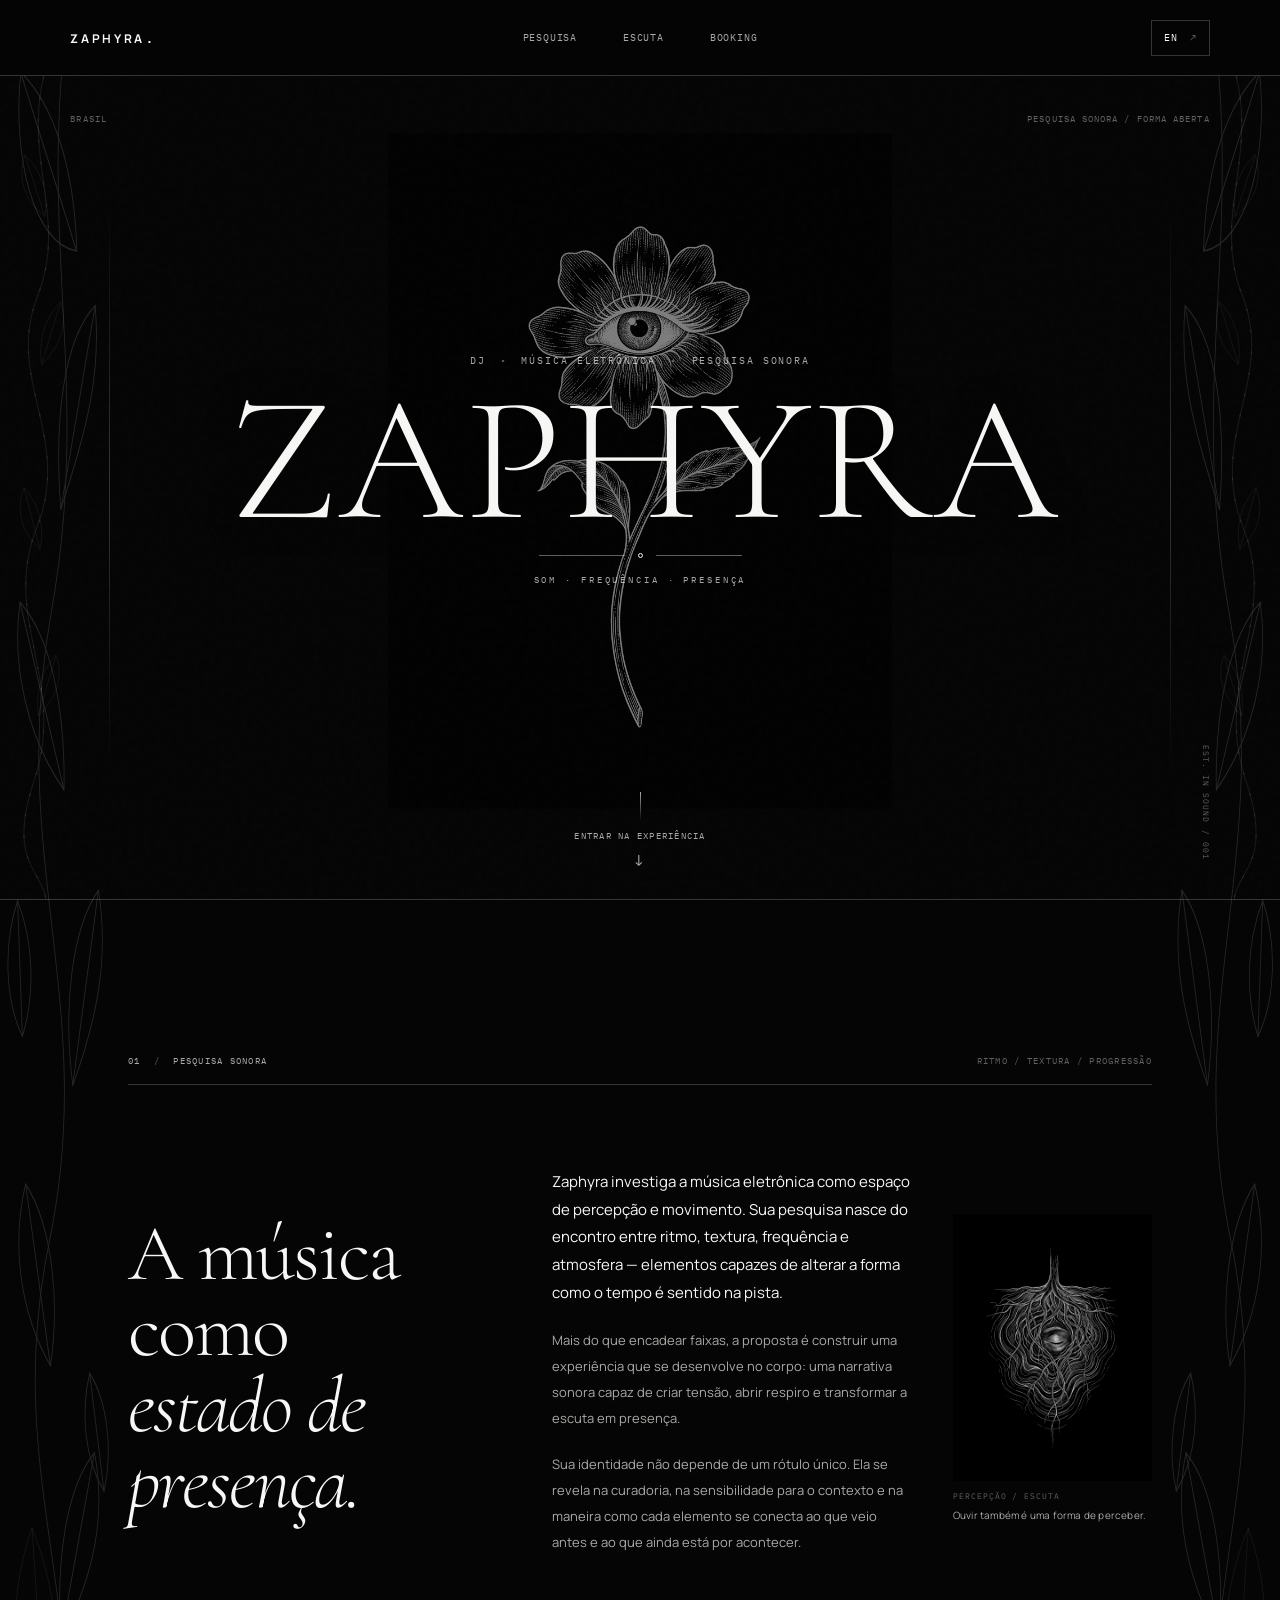
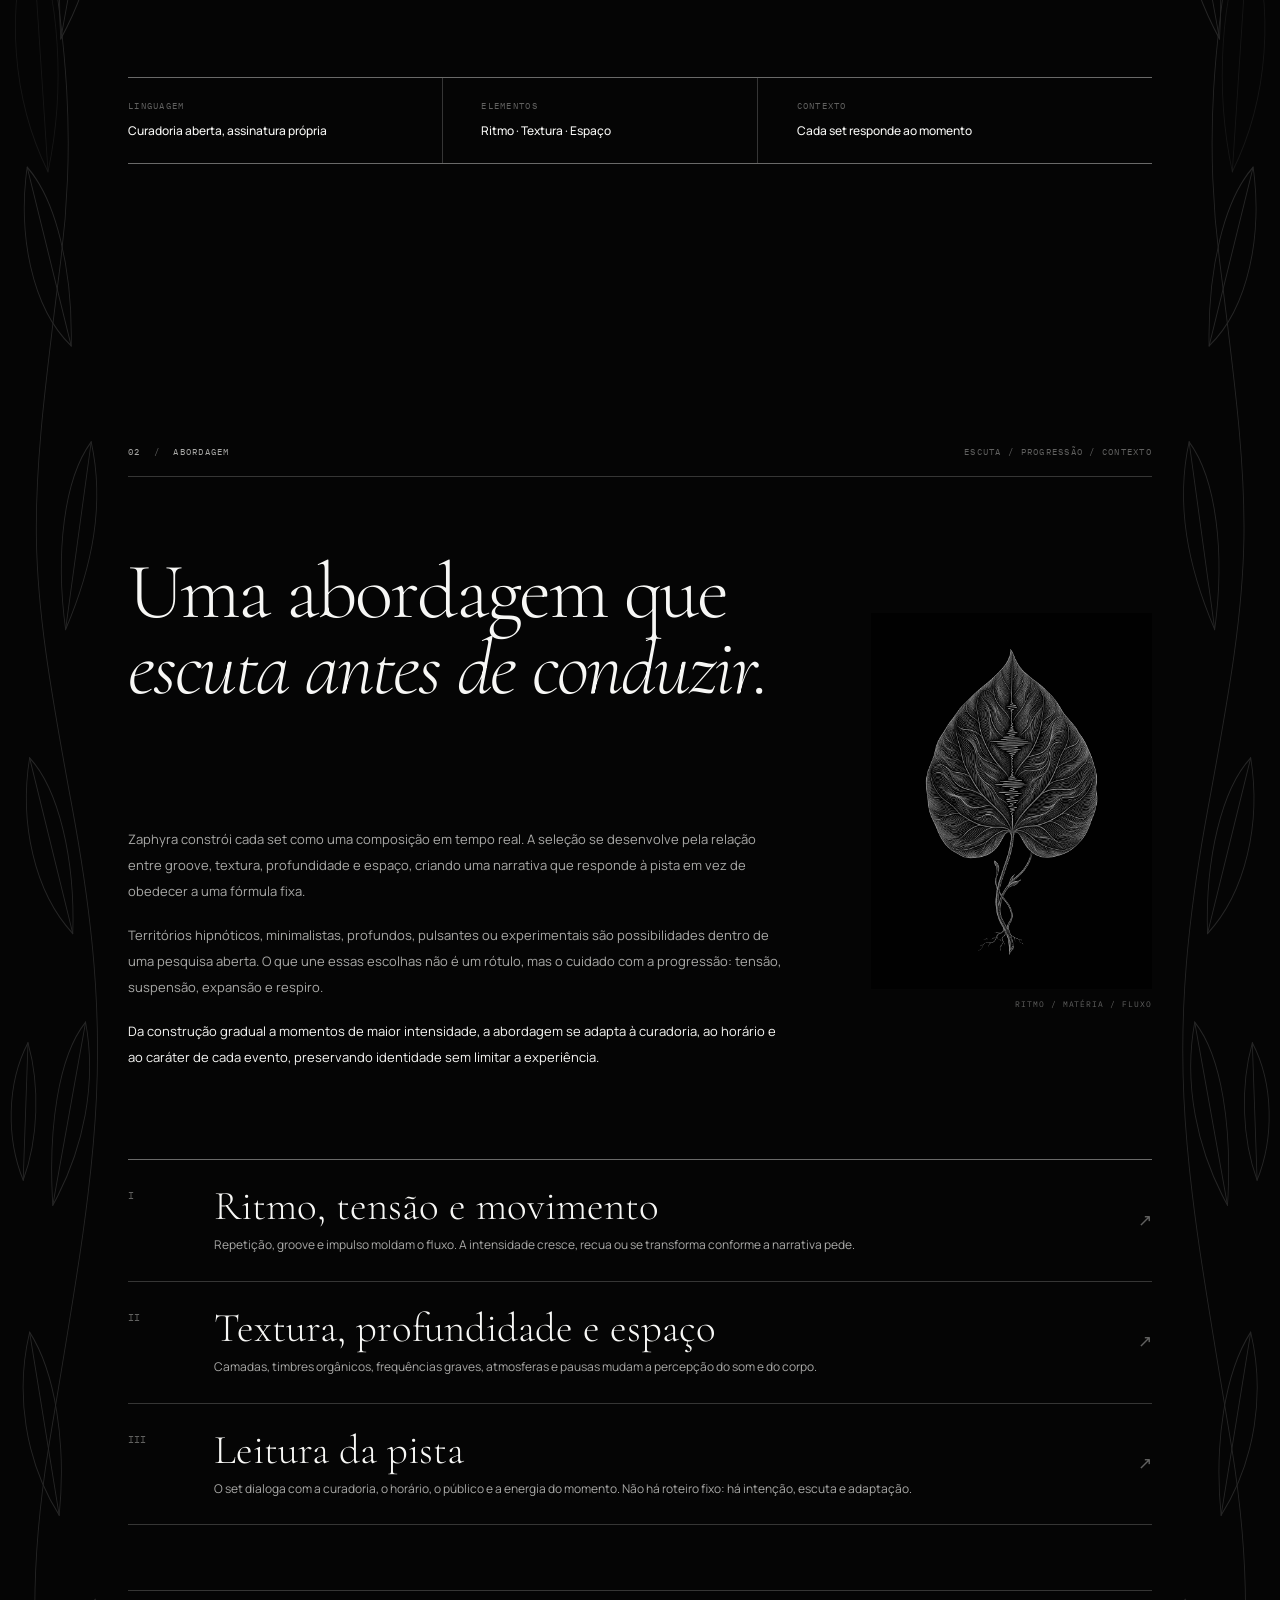
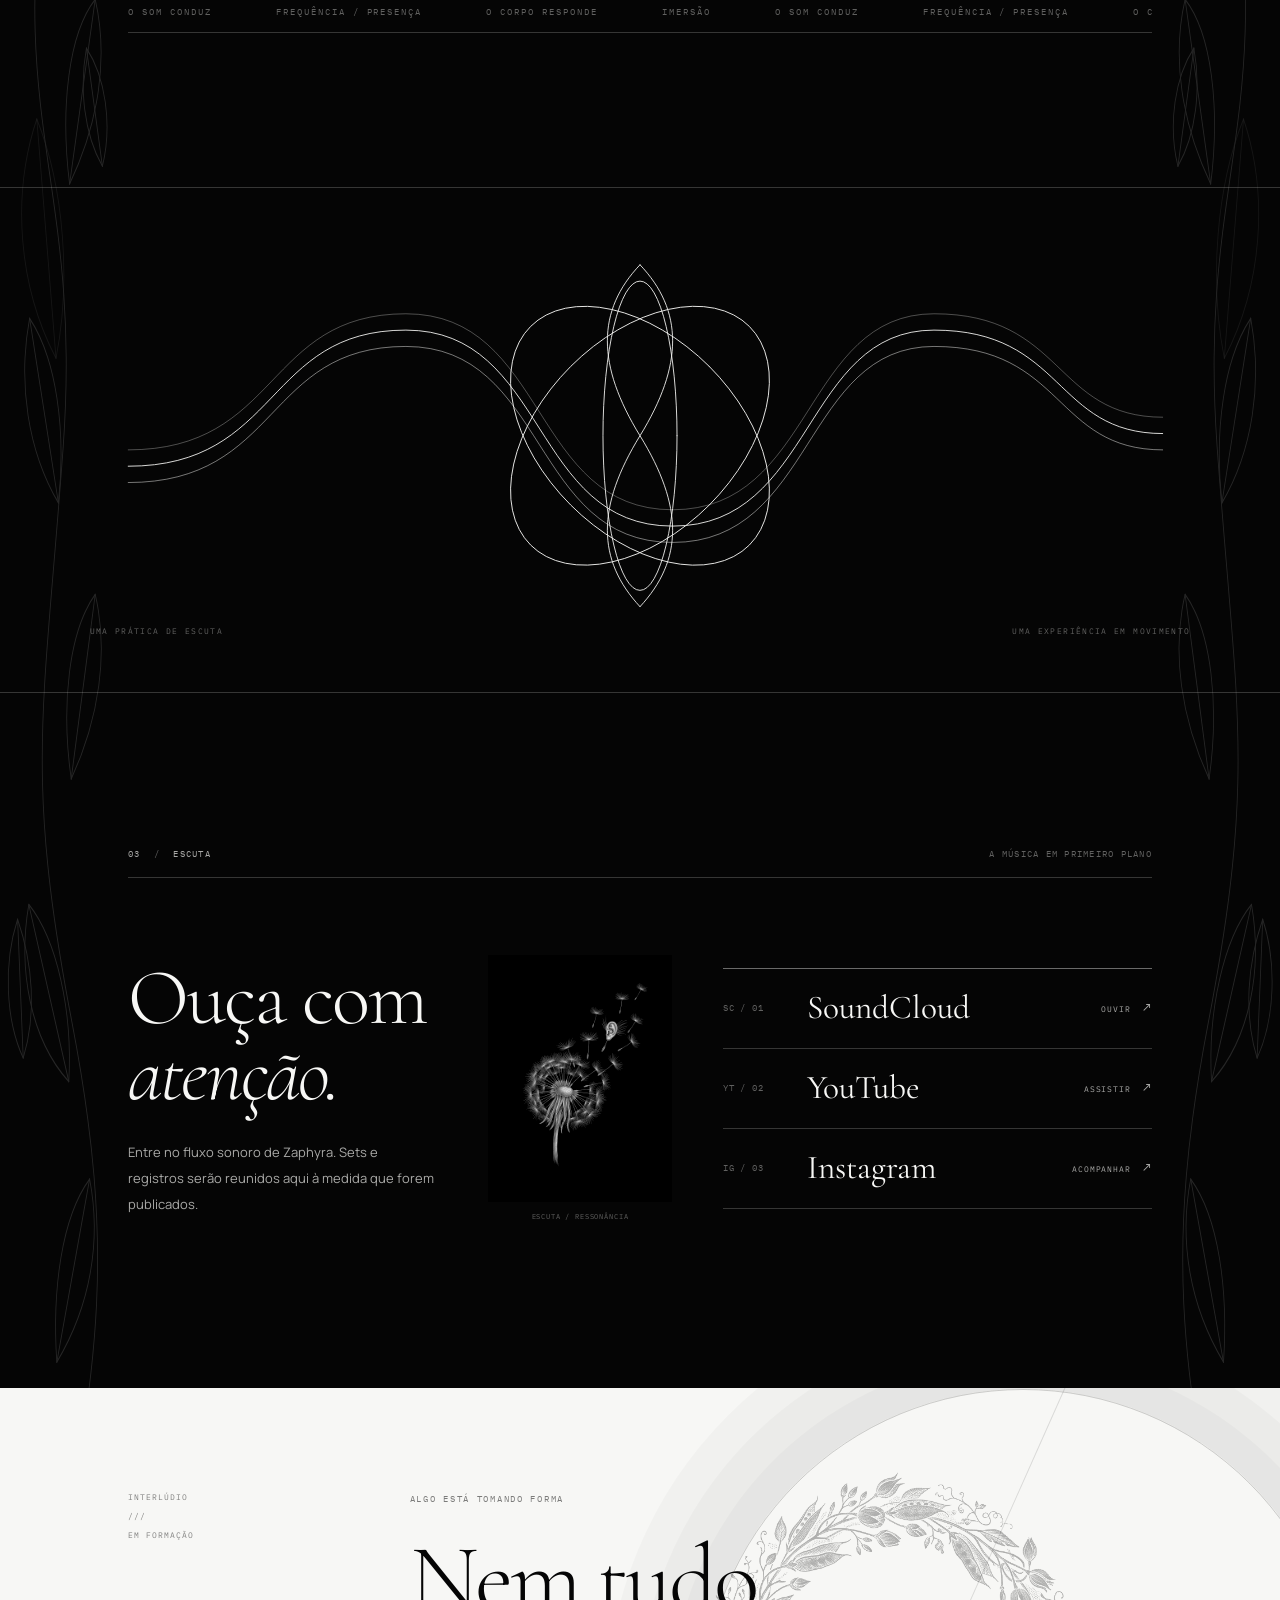
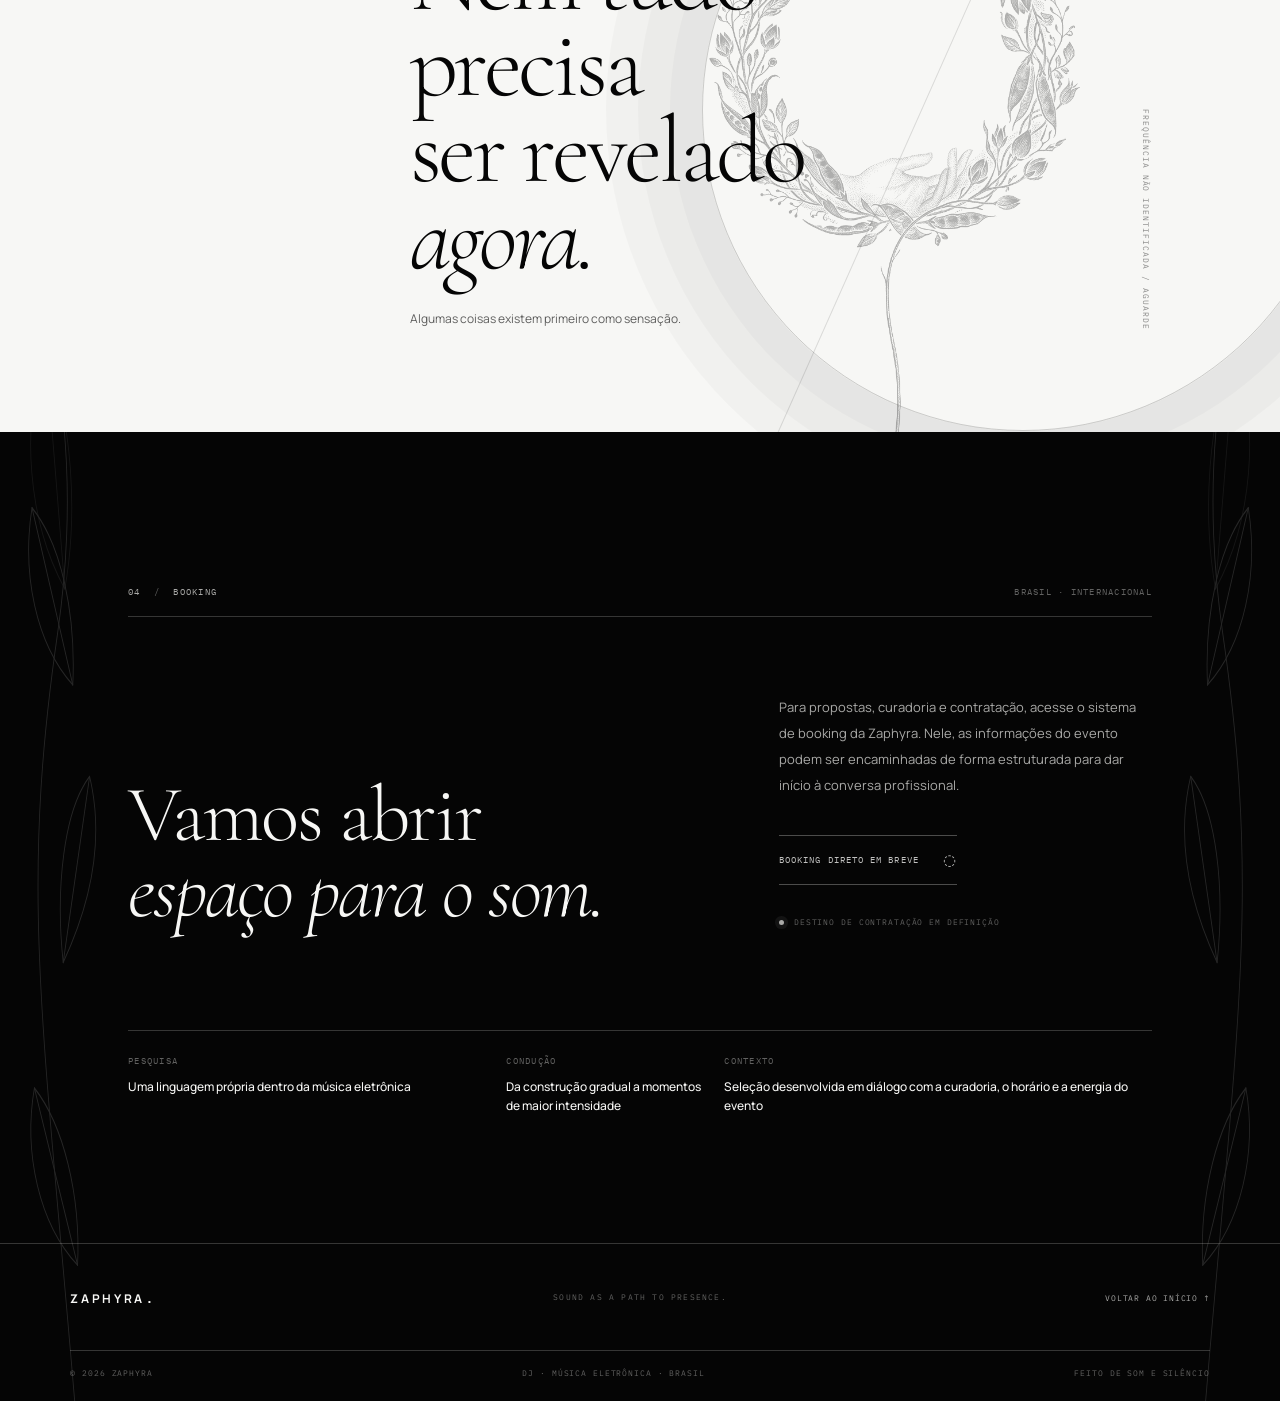
==== commit 2c8bdb2a: "Update index.html" ====
--- a/index.html
+++ b/index.html
@@ -11,7 +11,7 @@
   <meta property="og:title" content="Zaphyra — DJ & Pesquisa Sonora">
   <meta property="og:description" content="Som, frequência, presença. Uma pesquisa artística em movimento.">
   <meta property="og:locale" content="pt_BR">
-  <link rel="icon" href="favicon.svg?v=20261015-fix1" type="image/svg+xml">
+  <link rel="icon" href="favicon.svg" type="image/svg+xml">
   <link rel="alternate" hreflang="pt-BR" href="./">
   <link rel="alternate" hreflang="en" href="./en/">
   <link rel="preconnect" href="https://fonts.googleapis.com">
@@ -35,7 +35,7 @@
 * { box-sizing: border-box; }
 html { background: var(--black); scroll-behavior: smooth; scroll-padding-top: 84px; }
 body { margin: 0; min-width: 320px; background: var(--black); color: var(--white); font-family: var(--sans); font-size: 14px; line-height: 1.8; overflow-x: clip; position: relative; isolation: isolate; }
-body::before, body::after { content: ""; position: absolute; z-index: -1; pointer-events: none; top: 0; bottom: 0; width: clamp(40px, 9.4vw, 142px); background-image: url("assets/botanical.svg?v=20261015-fix2"); background-repeat: no-repeat; background-position: center; background-size: 100% 100%; opacity: .13; }
+body::before, body::after { content: ""; position: absolute; z-index: -1; pointer-events: none; top: 0; bottom: 0; width: clamp(40px, 9.4vw, 142px); background-image: url("[data-uri]"); background-repeat: no-repeat; background-position: center; background-size: 100% 100%; opacity: .13; }
 body::before { left: 0; }
 body::after { right: 0; transform: scaleX(-1); }
 a { color: inherit; text-decoration: none; }
@@ -424,7 +424,7 @@
   <main id="conteudo">
     <section class="hero" id="inicio" aria-labelledby="hero-title">
       <div class="hero__coordinates" aria-hidden="true"><span>BRASIL</span><span>PESQUISA SONORA / FORMA ABERTA</span></div>
-      <img class="hero__artwork" src="assets/art-flower-eye.webp?v=20261015-fix2" alt="" width="896" height="1200" fetchpriority="high">
+      <img class="hero__artwork" src="[data-uri]" alt="" width="896" height="1200" fetchpriority="high">
       <div class="hero__content">
         <p class="eyebrow hero__eyebrow">DJ <span>•</span> MÚSICA ELETRÔNICA <span>•</span> PESQUISA SONORA</p>
         <h1 class="hero__title" id="hero-title">Zaphyra</h1>
@@ -448,7 +448,7 @@
           <p>Sua identidade não depende de um rótulo único. Ela se revela na curadoria, na sensibilidade para o contexto e na maneira como cada elemento se conecta ao que veio antes e ao que ainda está por acontecer.</p>
         </div>
         <figure class="section-artwork section-artwork--roots reveal motion-art" aria-label="Gravura sobre percepção e escuta">
-          <img src="assets/art-roots-eye.webp?v=20261015-fix2" alt="" width="896" height="1200" loading="lazy">
+          <img src="[data-uri]" alt="" width="896" height="1200" loading="lazy">
           <figcaption><span>PERCEPÇÃO / ESCUTA</span><span>Ouvir também é uma forma de perceber.</span></figcaption>
         </figure>
       </div>
@@ -469,10 +469,10 @@
         <div class="approach-copy">
           <p>Zaphyra constrói cada set como uma composição em tempo real. A seleção se desenvolve pela relação entre groove, textura, profundidade e espaço, criando uma narrativa que responde à pista em vez de obedecer a uma fórmula fixa.</p>
           <p>Territórios hipnóticos, minimalistas, profundos, pulsantes ou experimentais são possibilidades dentro de uma pesquisa aberta. O que une essas escolhas não é um rótulo, mas o cuidado com a progressão: tensão, suspensão, expansão e respiro.</p>
-          <p>Da construção gradual a momentos de maior intensidade, a abordagem se adapta à curadoria, ao horário e ao caráter de cada evento — preservando identidade sem limitar a experiência.</p>
+          <p>Da construção gradual a momentos de maior intensidade, a abordagem se adapta à curadoria, ao horário e ao caráter de cada evento, preservando identidade sem limitar a experiência.</p>
         </div>
         <figure class="approach-artwork reveal motion-art" aria-label="Gravura botânica atravessada por uma onda de frequência">
-          <img src="assets/art-leaf-frequency.webp?v=20261015-fix2" alt="" width="896" height="1200" loading="lazy">
+          <img src="[data-uri]